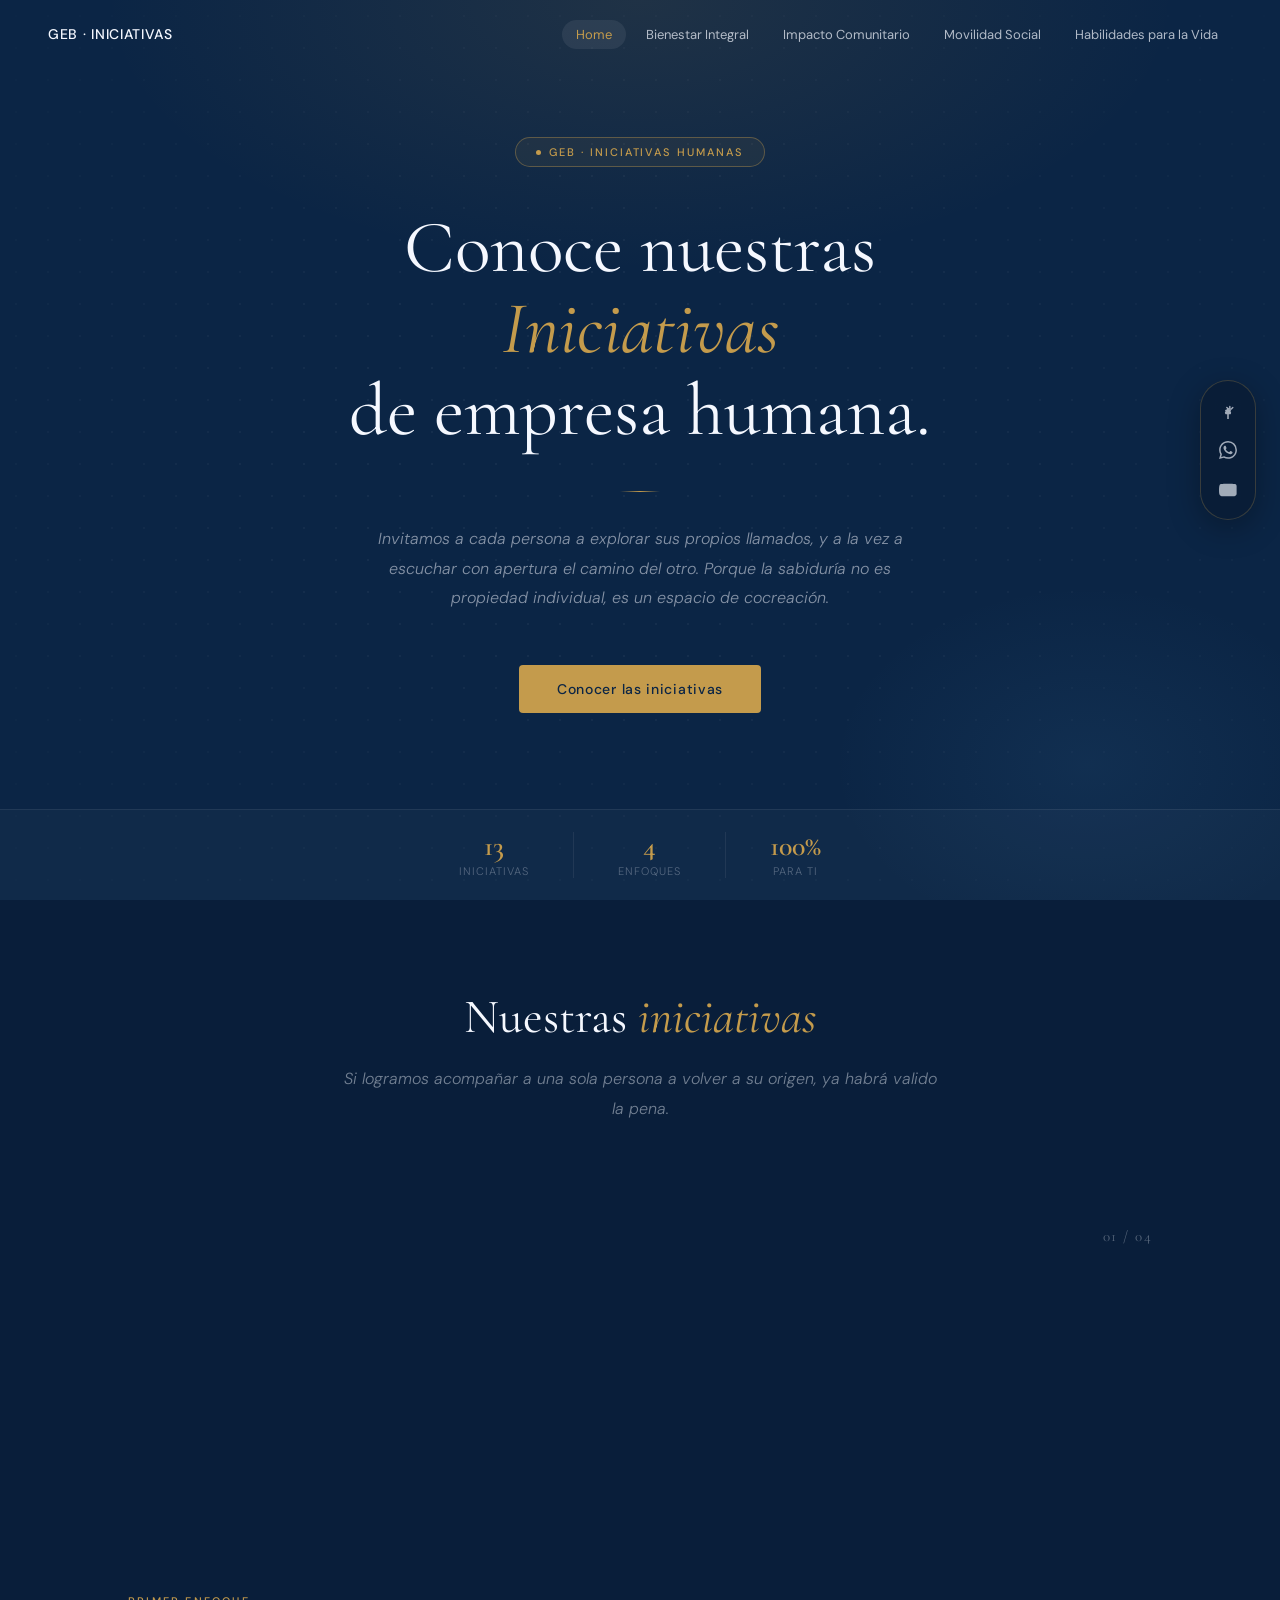
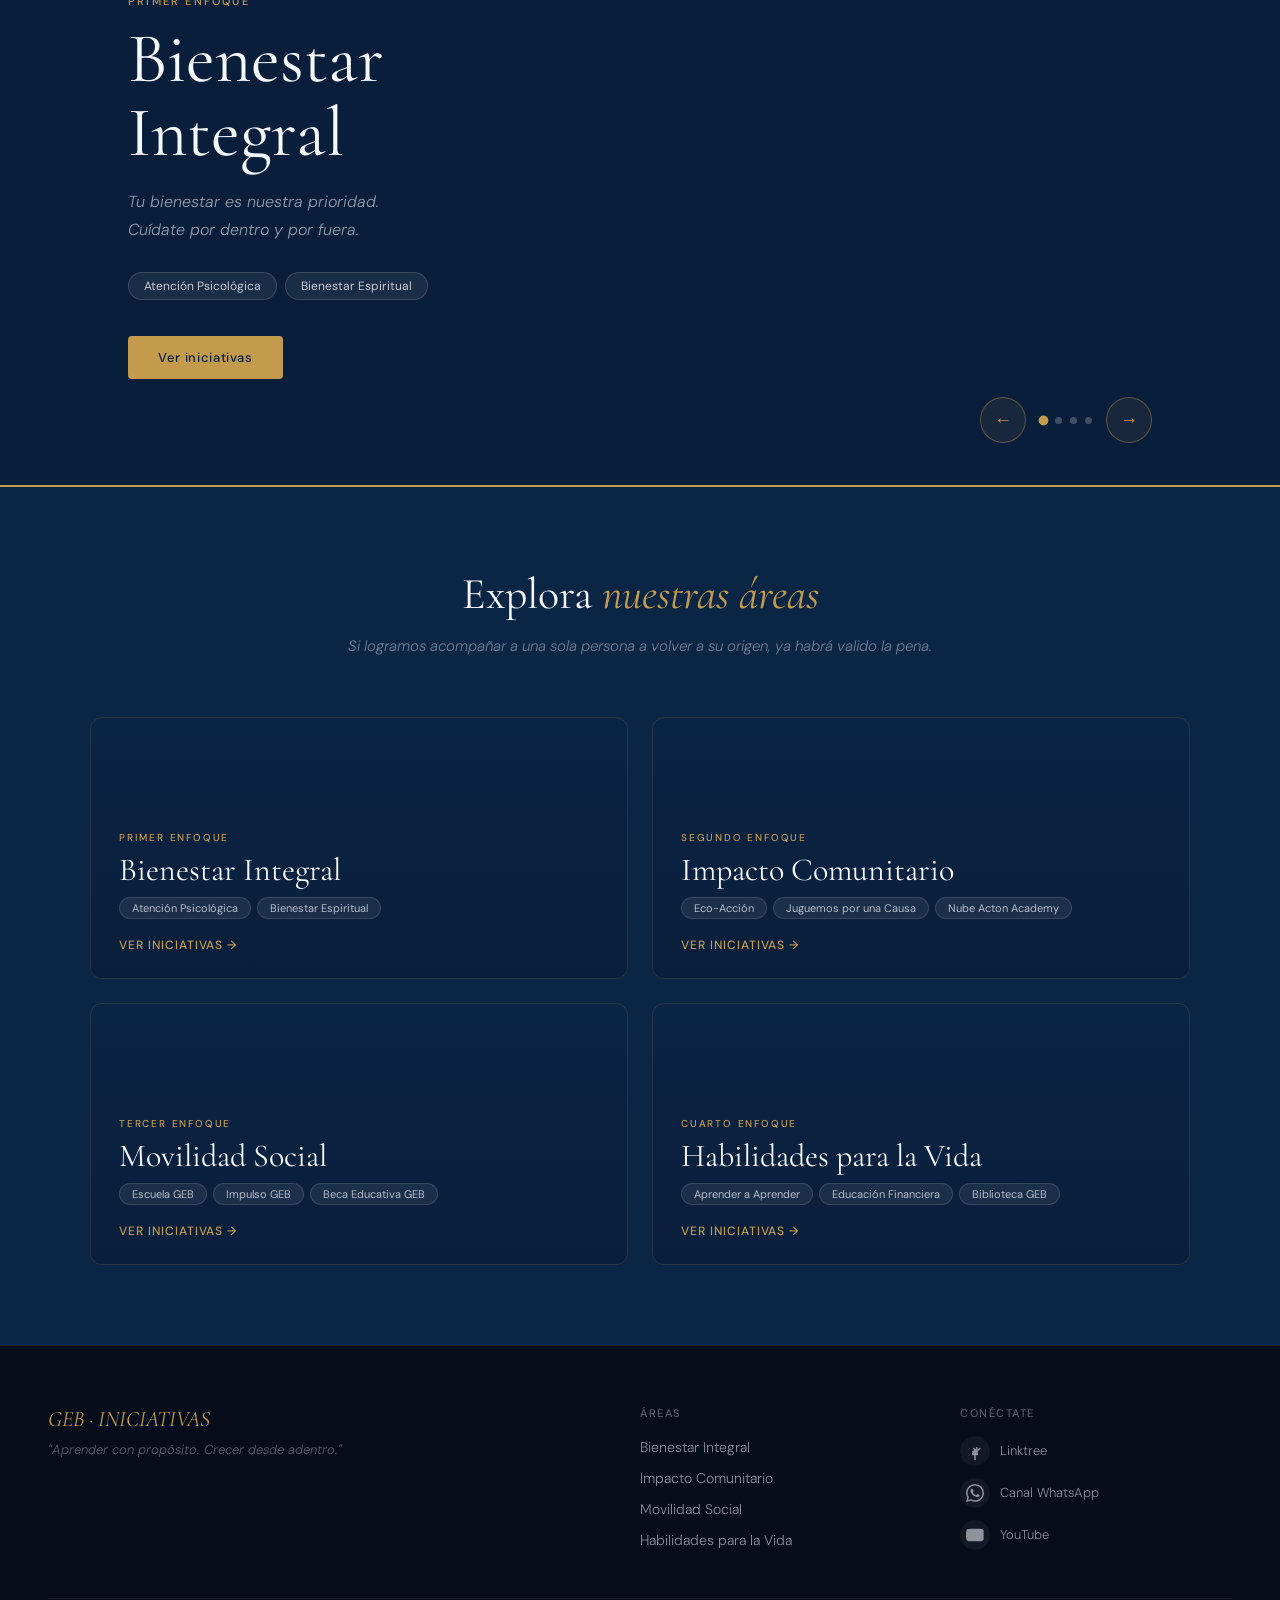
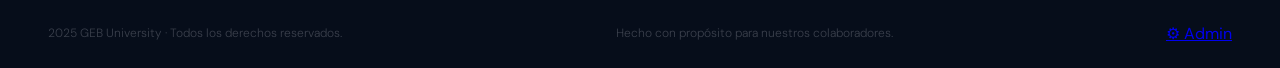
==== index.html @ c319c5b5 "Add files via upload" ====
<!DOCTYPE html>
<html lang="es">
<head>
<meta charset="UTF-8">
<meta name="viewport" content="width=device-width, initial-scale=1.0">
<title>GEB · Iniciativas Humanas</title>
<link href="https://fonts.googleapis.com/css2?family=Cormorant+Garamond:ital,wght@0,400;0,600;1,400&family=DM+Sans:wght@300;400;500&display=swap" rel="stylesheet">
<style>/* ── RESET & BASE ─────────────────────────────────────────── */
*{margin:0;padding:0;box-sizing:border-box}
html{scroll-behavior:smooth}
body{font-family:"DM Sans",sans-serif;background:#0B2545;color:#F5F8FF;overflow-x:hidden}

/* ── NAVBAR ───────────────────────────────────────────────── */
.navbar{position:fixed;top:0;left:0;right:0;z-index:100;padding:0 48px;height:68px;display:flex;align-items:center;justify-content:space-between;background:transparent;border-bottom:.5px solid transparent;transition:background .4s,border-color .4s,transform .35s}
.navbar.scrolled{background:rgba(9,25,48,.96);backdrop-filter:blur(12px);border-bottom-color:rgba(196,155,76,.15)}
.navbar.hidden{transform:translateY(-100%)}
.navbar.visible{transform:translateY(0)}
.nav-logo{display:flex;align-items:center;text-decoration:none}
.nav-logo img{height:44px;width:auto;display:block}
.nav-logo-text{font-size:14px;font-weight:500;color:#F5F8FF;letter-spacing:.05em;text-decoration:none}
.nav-links{display:flex;align-items:center;gap:6px;list-style:none}
.nav-links a{font-size:13px;font-weight:400;color:rgba(245,248,255,.7);text-decoration:none;padding:6px 14px;border-radius:100px;transition:color .2s,background .2s;white-space:nowrap}
.nav-links a:hover,.nav-links a.active{color:#F5F8FF;background:rgba(255,255,255,.07)}
.nav-links a.active{color:#C49B4C}
.nav-toggle{display:none;flex-direction:column;gap:5px;cursor:pointer;padding:4px;background:none;border:none}
.nav-toggle span{display:block;width:22px;height:1.5px;background:rgba(245,248,255,.8);transition:transform .3s,opacity .3s}
.nav-toggle.open span:nth-child(1){transform:translateY(6.5px) rotate(45deg)}
.nav-toggle.open span:nth-child(2){opacity:0}
.nav-toggle.open span:nth-child(3){transform:translateY(-6.5px) rotate(-45deg)}
@media(max-width:860px){
  .navbar{padding:0 24px}
  .nav-toggle{display:flex}
  .nav-links{position:fixed;top:68px;left:0;right:0;background:rgba(9,25,48,.98);backdrop-filter:blur(12px);flex-direction:column;align-items:flex-start;padding:20px 24px 28px;gap:4px;border-bottom:.5px solid rgba(196,155,76,.15);transform:translateY(-110%);opacity:0;transition:transform .35s,opacity .3s;pointer-events:none}
  .nav-links.open{transform:translateY(0);opacity:1;pointer-events:all}
  .nav-links a{padding:10px 16px;width:100%;font-size:15px}
}

/* ── SOCIAL SIDEBAR ───────────────────────────────────────── */
.social-side-bar{position:absolute;right:24px;top:50%;transform:translateY(-50%);z-index:5;display:flex;flex-direction:column;align-items:center;gap:6px;background:rgba(9,25,48,.6);backdrop-filter:blur(12px);border:.5px solid rgba(196,155,76,.25);border-radius:40px;padding:12px 10px;box-shadow:0 8px 32px rgba(0,0,0,.3)}
.side-link{width:34px;height:34px;border-radius:50%;display:flex;align-items:center;justify-content:center;font-size:13px;font-weight:500;color:rgba(245,248,255,.65);text-decoration:none;transition:background .2s,color .2s}
.side-link:hover{background:rgba(196,155,76,.2);color:#C49B4C}
@media(max-width:768px){.social-side-bar{right:8px}}

/* ── HERO ─────────────────────────────────────────────────── */
.hero{position:relative;min-height:100vh;display:flex;flex-direction:column;justify-content:center;align-items:center;text-align:center;padding:80px 32px 130px;overflow:hidden}
.hero::before{content:"";position:absolute;inset:0;background:radial-gradient(ellipse 70% 50% at 50% 0%,rgba(196,155,76,.11) 0%,transparent 60%),radial-gradient(ellipse 40% 40% at 85% 85%,rgba(99,179,237,.07) 0%,transparent 50%);pointer-events:none}
.hero::after{content:"";position:absolute;inset:0;background-image:radial-gradient(circle,rgba(255,255,255,.045) 1px,transparent 1px);background-size:32px 32px;pointer-events:none;mask-image:radial-gradient(ellipse 80% 80% at 50% 50%,black 30%,transparent 100%)}
.hero-content{position:relative;z-index:1;display:flex;flex-direction:column;align-items:center}
.badge{display:inline-flex;align-items:center;gap:8px;border:.5px solid rgba(196,155,76,.38);background:rgba(196,155,76,.07);color:#C49B4C;font-size:11px;font-weight:500;letter-spacing:.18em;text-transform:uppercase;padding:7px 20px;border-radius:100px;margin-bottom:40px;animation:fadeUp .7s ease both}
.badge-dot{width:5px;height:5px;border-radius:50%;background:#C49B4C;animation:pulse 2.2s infinite}
@keyframes pulse{0%,100%{opacity:1}50%{opacity:.3}}
.headline{font-family:"Cormorant Garamond",serif;font-size:clamp(38px,6.5vw,74px);font-weight:400;line-height:1.1;color:#F5F8FF;margin-bottom:40px;max-width:700px;animation:fadeUp .7s .1s ease both}
.headline em{font-style:italic;color:#C49B4C}
.divider{width:40px;height:1px;background:linear-gradient(to right,transparent,#C49B4C,transparent);margin:0 auto 32px;animation:fadeUp .7s .18s ease both}
.description{font-size:16px;font-weight:300;line-height:1.85;font-style:italic;color:rgba(245,248,255,.52);max-width:580px;margin:0 auto 52px;animation:fadeUp .7s .24s ease both}
.cta-primary{background:#C49B4C;color:#0B2545;font-family:"DM Sans",sans-serif;font-size:14px;font-weight:500;letter-spacing:.05em;padding:15px 38px;border:none;border-radius:4px;cursor:pointer;text-decoration:none;display:inline-block;transition:background .2s,transform .15s;animation:fadeUp .7s .3s ease both}
.cta-primary:hover{background:#D4AB5C;transform:translateY(-2px)}
.stats-bar{position:absolute;bottom:0;left:0;right:0;border-top:.5px solid rgba(255,255,255,.07);background:rgba(255,255,255,.025);display:flex;justify-content:center;padding:22px 32px;z-index:1}
.stat{text-align:center;padding:0 44px;border-right:.5px solid rgba(255,255,255,.07)}
.stat:last-child{border-right:none}
.stat-number{font-family:"Cormorant Garamond",serif;font-size:28px;font-weight:600;color:#C49B4C;line-height:1;margin-bottom:4px}
.stat-label{font-size:11px;font-weight:300;color:rgba(245,248,255,.3);letter-spacing:.09em;text-transform:uppercase}
@keyframes fadeUp{from{opacity:0;transform:translateY(20px)}to{opacity:1;transform:translateY(0)}}
@media(max-width:600px){.stats-bar{flex-wrap:wrap;gap:16px;padding:16px}.stat{border-right:none;padding:0 20px}}

/* ── AREAS INTRO ──────────────────────────────────────────── */
.areas-intro{background:#091E3A;padding:88px 48px 64px;text-align:center}
.areas-intro h2{font-family:"Cormorant Garamond",serif;font-size:clamp(30px,4vw,48px);font-weight:400;color:#F5F8FF;margin-bottom:18px}
.areas-intro h2 em{font-style:italic;color:#C49B4C}
.areas-intro p{font-size:16px;font-weight:300;font-style:italic;color:rgba(245,248,255,.45);max-width:600px;margin:0 auto;line-height:1.85}
@media(max-width:600px){.areas-intro{padding:56px 24px 40px}}

/* ── FULLSCREEN CAROUSEL ──────────────────────────────────── */
.fullscreen-carousel{position:relative;width:100%;height:100vh;overflow:hidden;background:#091E3A}
.slides-wrapper{display:flex;width:400%;height:100%;transition:transform .8s cubic-bezier(.77,0,.175,1)}
.slide{position:relative;width:25%;height:100%;flex-shrink:0}
.slide-bg{position:absolute;inset:0;background-size:cover;background-position:center;transition:transform 8s ease}
.slide.is-active .slide-bg{transform:scale(1.06)}
.slide-overlay{position:absolute;inset:0;background:linear-gradient(to top,rgba(9,30,58,.97) 0%,rgba(9,30,58,.72) 35%,rgba(9,30,58,.22) 65%,rgba(9,30,58,.04) 100%)}
.slide-content{position:absolute;bottom:0;left:0;right:0;padding:0 10% 108px;z-index:2;opacity:0;transform:translateY(24px);transition:opacity .6s .3s ease,transform .6s .3s ease}
.slide.is-active .slide-content{opacity:1;transform:translateY(0)}
.slide-area-label{font-size:11px;font-weight:500;letter-spacing:.2em;text-transform:uppercase;color:#C49B4C;margin-bottom:14px;display:block}
.slide-title{font-family:"Cormorant Garamond",serif;font-size:clamp(40px,5.5vw,72px);font-weight:400;line-height:1.05;color:#F5F8FF;margin-bottom:18px}
.slide-phrase{font-size:16px;font-weight:300;font-style:italic;color:rgba(245,248,255,.58);margin-bottom:28px;line-height:1.75;max-width:520px}
.initiatives-list{display:flex;flex-wrap:wrap;gap:8px;margin-bottom:36px}
.init-pill{font-size:12px;font-weight:400;color:rgba(245,248,255,.78);background:rgba(255,255,255,.07);border:.5px solid rgba(255,255,255,.14);padding:5px 15px;border-radius:100px}
.slide-btn{display:inline-block;background:#C49B4C;color:#091E3A;font-family:"DM Sans",sans-serif;font-size:13px;font-weight:500;letter-spacing:.05em;padding:13px 30px;border-radius:4px;text-decoration:none;border:none;cursor:pointer;transition:background .2s,transform .15s}
.slide-btn:hover{background:#D4AB5C;transform:translateY(-1px)}
.carousel-nav{position:absolute;bottom:44px;right:10%;display:flex;align-items:center;gap:14px;z-index:10}
.nav-arrow{width:46px;height:46px;border-radius:50%;border:.5px solid rgba(196,155,76,.4);background:rgba(196,155,76,.08);color:#C49B4C;font-size:18px;cursor:pointer;display:flex;align-items:center;justify-content:center;transition:background .2s,border-color .2s}
.nav-arrow:hover{background:rgba(196,155,76,.22);border-color:rgba(196,155,76,.7)}
.nav-dots{display:flex;gap:8px;align-items:center}
.nav-dot{width:7px;height:7px;border-radius:50%;background:rgba(255,255,255,.22);cursor:pointer;transition:background .25s,transform .25s}
.nav-dot.active{background:#C49B4C;transform:scale(1.4)}
.slide-counter{position:absolute;top:40px;right:10%;font-family:"Cormorant Garamond",serif;font-size:15px;color:rgba(245,248,255,.32);z-index:10;letter-spacing:.1em}
.progress-bar{position:absolute;bottom:0;left:0;height:2px;background:#C49B4C;z-index:10}
@media(max-width:768px){
  .slide-content{padding:0 6% 90px}
  .slide-title{font-size:clamp(32px,9vw,52px)}
  .slide-phrase{font-size:14px}
  .carousel-nav{right:6%;bottom:36px}
  .slide-counter{right:6%;top:32px;font-size:13px}
}

/* ── HOME AREAS GRID ──────────────────────────────────────── */
.home-areas{background:#0B2545;padding:80px 48px}
.home-areas-header{text-align:center;margin-bottom:56px}
.home-areas-header h2{font-family:"Cormorant Garamond",serif;font-size:clamp(28px,3.5vw,44px);font-weight:400;color:#F5F8FF;margin-bottom:12px}
.home-areas-header h2 em{font-style:italic;color:#C49B4C}
.home-areas-header p{font-size:15px;font-weight:300;font-style:italic;color:rgba(245,248,255,.42);line-height:1.85}
.areas-grid{display:grid;grid-template-columns:repeat(2,1fr);gap:24px;max-width:1100px;margin:0 auto}
.area-card{position:relative;border-radius:12px;overflow:hidden;text-decoration:none;display:block;border:.5px solid rgba(196,155,76,.15);transition:transform .3s,border-color .3s,box-shadow .3s}
.area-card:hover{transform:translateY(-4px);border-color:rgba(196,155,76,.4);box-shadow:0 20px 48px rgba(0,0,0,.35)}
.area-card-img{width:100%;height:260px;background-size:cover;background-position:center;position:relative}
.area-card-overlay{position:absolute;inset:0;background:linear-gradient(to top,rgba(9,30,58,.95) 0%,rgba(9,30,58,.45) 55%,rgba(9,30,58,.1) 100%)}
.area-card-content{position:absolute;bottom:0;left:0;right:0;padding:28px 28px 24px}
.area-card-label{font-size:10px;font-weight:500;letter-spacing:.18em;text-transform:uppercase;color:#C49B4C;margin-bottom:8px;display:block}
.area-card-title{font-family:"Cormorant Garamond",serif;font-size:clamp(22px,2.5vw,32px);font-weight:400;color:#F5F8FF;margin-bottom:8px;line-height:1.15}
.area-card-pills{display:flex;flex-wrap:wrap;gap:6px;margin-bottom:14px}
.area-card-pill{font-size:11px;color:rgba(245,248,255,.7);background:rgba(255,255,255,.07);border:.5px solid rgba(255,255,255,.12);padding:3px 12px;border-radius:100px}
.area-card-arrow{display:inline-flex;align-items:center;gap:8px;font-size:12px;font-weight:500;color:#C49B4C;letter-spacing:.08em;text-transform:uppercase}
@media(max-width:860px){.areas-grid{grid-template-columns:1fr}.home-areas{padding:56px 24px}}
@media(max-width:600px){.area-card-img{height:220px}}

/* ── AREA PAGE HERO ───────────────────────────────────────── */
.area-page-hero{position:relative;height:55vh;min-height:340px;display:flex;align-items:flex-end;padding:0 10% 60px;overflow:hidden}
.area-page-hero-bg{position:absolute;inset:0;background-size:cover;background-position:center}
.area-page-hero-overlay{position:absolute;inset:0;background:linear-gradient(to top,rgba(11,37,69,1) 0%,rgba(9,30,58,.8) 40%,rgba(9,30,58,.25) 100%)}
.area-page-hero-content{position:relative;z-index:2}
.area-label-tag{font-size:11px;font-weight:500;letter-spacing:.2em;text-transform:uppercase;color:#C49B4C;margin-bottom:12px;display:block}
.area-title{font-family:"Cormorant Garamond",serif;font-size:clamp(36px,5vw,64px);font-weight:400;color:#F5F8FF;margin-bottom:14px;border-left:3px solid #C49B4C;padding-left:20px;line-height:1.1}
.area-title em{font-style:italic;color:rgba(245,248,255,.5)}
.area-phrase{font-size:15px;font-weight:300;font-style:italic;color:rgba(245,248,255,.42);padding-left:23px;line-height:1.7;max-width:560px}
.back-link{display:inline-flex;align-items:center;gap:8px;font-size:13px;color:rgba(245,248,255,.5);text-decoration:none;padding-left:23px;margin-bottom:20px;transition:color .2s}
.back-link:hover{color:#C49B4C}
@media(max-width:768px){
  .area-page-hero{height:auto;min-height:280px;padding:80px 6% 40px}
  .area-title{font-size:clamp(28px,7vw,44px)}
}

/* ── CARDS SECTION ────────────────────────────────────────── */
.cards-section{background:#091E3A;padding:80px 10%}
.cards-section:nth-of-type(even){background:#0B2545}
.cards-grid{display:grid;gap:24px;justify-content:center;width:100%}
.cards-grid.cols-1{grid-template-columns:minmax(0,500px)}
.cards-grid.cols-2{grid-template-columns:repeat(2,minmax(0,480px))}
/* Última tarjeta sola en su fila → se centra abarcando las 2 columnas */
.cards-grid.cols-2>*:last-child:nth-child(odd){grid-column:1/-1;justify-self:center;max-width:480px;width:100%}
.section-divider{height:.5px;background:linear-gradient(to right,transparent,rgba(196,155,76,.2),transparent)}
.new-initiative-label{text-align:center;padding:40px 0 0;font-size:11px;font-weight:500;letter-spacing:.2em;text-transform:uppercase;color:#C49B4C;display:flex;align-items:center;justify-content:center;gap:16px}
.new-initiative-label::before,.new-initiative-label::after{content:"";height:.5px;width:60px;background:rgba(196,155,76,.3)}
@media(max-width:768px){
  .cards-grid.cols-1,.cards-grid.cols-2{grid-template-columns:1fr}
  .cards-grid.cols-2>*:last-child:nth-child(odd){grid-column:auto;justify-self:auto;max-width:none}
}
@media(max-width:600px){.cards-section{padding:56px 6%}}

/* ── CARD ─────────────────────────────────────────────────── */
.card{background:rgba(255,255,255,.03);border:.5px solid rgba(255,255,255,.08);border-radius:12px;overflow:hidden;transition:transform .3s,box-shadow .3s,border-color .3s}
.card:hover{transform:translateY(-6px);box-shadow:0 20px 48px rgba(0,0,0,.35);border-color:rgba(196,155,76,.25)}
.card.is-new{border-color:rgba(196,155,76,.3);background:rgba(196,155,76,.04)}
.card-img{width:100%;height:200px;background-size:cover;background-position:center;position:relative}
.card-img-overlay{position:absolute;inset:0;background:linear-gradient(to top,rgba(9,30,58,.6) 0%,transparent 60%)}
.card-body{padding:28px 28px 24px}
.card-tag{font-size:10px;font-weight:500;letter-spacing:.14em;text-transform:uppercase;color:#C49B4C;border:.5px solid rgba(196,155,76,.35);padding:3px 11px;border-radius:100px;margin-bottom:14px;display:inline-block}
.card-title{font-family:"Cormorant Garamond",serif;font-size:24px;font-weight:600;color:#F5F8FF;line-height:1.2;margin-bottom:14px}
.card-desc{font-size:14px;font-weight:300;color:rgba(245,248,255,.6);line-height:1.75;margin-bottom:20px;white-space:pre-line}
.card-stats{display:flex;gap:0;margin-bottom:20px;border:.5px solid rgba(196,155,76,.15);border-radius:8px;overflow:hidden}
.card-stat{flex:1;text-align:center;padding:14px 10px;border-right:.5px solid rgba(196,155,76,.15);background:rgba(196,155,76,.04)}
.card-stat:last-child{border-right:none}
.card-stat-num{font-family:"Cormorant Garamond",serif;font-size:20px;font-weight:600;color:#C49B4C;line-height:1;margin-bottom:4px}
.card-stat-label{font-size:10px;font-weight:300;color:rgba(245,248,255,.4);letter-spacing:.06em;text-transform:uppercase;line-height:1.3}
.card-details{margin-bottom:20px;display:flex;flex-direction:column;gap:8px}
.card-detail{display:flex;align-items:flex-start;gap:10px;font-size:13px;font-weight:300;color:rgba(245,248,255,.6);line-height:1.5}
.card-detail::before{content:"—";color:#C49B4C;flex-shrink:0}
.modalidades{margin-bottom:20px;display:flex;flex-direction:column;gap:10px}
.modalidad{background:rgba(255,255,255,.03);border:.5px solid rgba(255,255,255,.08);border-radius:8px;padding:14px 16px}
.modalidad-name{font-size:13px;font-weight:500;color:#C49B4C;margin-bottom:6px}
.modalidad-desc{font-size:13px;font-weight:300;color:rgba(245,248,255,.55);line-height:1.6}
.logros{margin-bottom:20px}
.logros-title{font-size:11px;font-weight:500;letter-spacing:.14em;text-transform:uppercase;color:#C49B4C;margin-bottom:10px}
.logros-grid{display:flex;flex-wrap:wrap;gap:8px}
.logro-pill{font-size:12px;font-weight:300;color:rgba(245,248,255,.65);background:rgba(255,255,255,.04);border:.5px solid rgba(255,255,255,.1);padding:5px 13px;border-radius:100px}
.niveles{margin-bottom:20px}
.niveles-title{font-size:11px;font-weight:500;letter-spacing:.14em;text-transform:uppercase;color:rgba(245,248,255,.4);margin-bottom:10px}
.niveles-grid{display:flex;flex-wrap:wrap;gap:8px}
.nivel-pill{font-size:12px;font-weight:300;color:rgba(245,248,255,.65);background:rgba(255,255,255,.04);border:.5px solid rgba(255,255,255,.1);padding:5px 13px;border-radius:100px}
.nivel-pill.coming{color:rgba(196,155,76,.7);border-color:rgba(196,155,76,.2);background:rgba(196,155,76,.05);font-style:italic}
.objetivos{margin-bottom:20px;display:flex;flex-direction:column;gap:10px}
.objetivo{display:flex;align-items:flex-start;gap:12px;padding:12px 0;border-bottom:.5px solid rgba(255,255,255,.05)}
.objetivo:last-child{border-bottom:none}
.objetivo-num{font-family:"Cormorant Garamond",serif;font-size:20px;font-weight:600;color:rgba(196,155,76,.4);flex-shrink:0;line-height:1.2}
.objetivo-text{font-size:13px;font-weight:300;color:rgba(245,248,255,.65);line-height:1.55;padding-top:3px}
.highlight-phrase{border-left:2px solid #C49B4C;padding:10px 16px;margin-bottom:18px;background:rgba(196,155,76,.05);border-radius:0 6px 6px 0}
.highlight-phrase p{font-family:"Cormorant Garamond",serif;font-size:18px;font-style:italic;color:rgba(245,248,255,.75);line-height:1.5}
.pilares{margin-bottom:20px;display:flex;flex-direction:column;gap:12px}
.pilar{display:flex;gap:14px;padding:12px 0;border-bottom:.5px solid rgba(255,255,255,.05)}
.pilar:last-child{border-bottom:none}
.pilar-num{font-family:"Cormorant Garamond",serif;font-size:22px;font-weight:600;color:rgba(196,155,76,.35);flex-shrink:0;line-height:1.1}
.pilar-name{font-size:13px;font-weight:500;color:#F5F8FF;margin-bottom:2px}
.pilar-desc{font-size:12px;font-weight:300;color:rgba(245,248,255,.45)}
.libros{margin-bottom:20px}
.libros-title{font-size:11px;font-weight:500;letter-spacing:.14em;text-transform:uppercase;color:#C49B4C;margin-bottom:10px}
.libros-grid{display:flex;flex-wrap:wrap;gap:8px}
.libro-pill{font-size:12px;font-weight:300;color:rgba(245,248,255,.65);background:rgba(255,255,255,.04);border:.5px solid rgba(255,255,255,.1);padding:5px 13px;border-radius:100px}
.libro-pill.pronto{color:rgba(196,155,76,.7);border-color:rgba(196,155,76,.2);background:rgba(196,155,76,.05);font-style:italic}
.convenio-badge{display:flex;align-items:center;gap:8px;padding:8px 14px;background:rgba(196,155,76,.08);border:.5px solid rgba(196,155,76,.25);border-radius:6px;margin-bottom:16px;font-size:13px;flex-wrap:wrap}
.convenio-badge strong{color:#C49B4C;font-weight:500}
.convenio-badge span{color:rgba(245,248,255,.5);font-weight:300}
.reto-banner{background:rgba(255,255,255,.03);border:.5px solid rgba(196,155,76,.18);border-radius:10px;padding:20px}
.reto-title{font-size:11px;font-weight:500;letter-spacing:.14em;text-transform:uppercase;color:#C49B4C;margin-bottom:8px}
.reto-meta{font-family:"Cormorant Garamond",serif;font-size:22px;font-weight:600;color:#C49B4C;margin-bottom:6px}
.reto-desc{font-size:13px;font-weight:300;color:rgba(245,248,255,.55);line-height:1.6;margin-bottom:14px}
.masterclass-titulo{font-family:"Cormorant Garamond",serif;font-size:18px;font-weight:400;color:#F5F8FF;margin-bottom:4px}
.masterclass-subtitulo{font-size:12px;font-weight:300;font-style:italic;color:rgba(245,248,255,.45);margin-bottom:12px}
.masterclass-detalles{display:flex;flex-direction:column;gap:6px;margin-bottom:12px}
.masterclass-detalle{font-size:12px;font-weight:300;color:rgba(245,248,255,.55);padding-left:14px;position:relative;line-height:1.5}
.masterclass-detalle::before{content:"—";color:#C49B4C;position:absolute;left:0}
.masterclass-fecha{font-size:12px;font-weight:500;color:#C49B4C;letter-spacing:.04em}

/* ── ESPIRITUAL SUBCARDS ──────────────────────────────────── */
.espiritual-quote{border-left:2px solid #C49B4C;padding-left:12px;margin-bottom:20px}
.espiritual-quote em{font-size:13px;color:rgba(245,248,255,.75);line-height:1.6;display:block;font-style:italic}
.espiritual-quote span{font-size:11px;color:#C49B4C;letter-spacing:.08em;font-weight:500}
.sub-cards{border-top:.5px solid rgba(255,255,255,.08);padding-top:16px;display:flex;gap:16px}
.sub-card{flex:1;background:rgba(255,255,255,.03);border:.5px solid rgba(255,255,255,.08);border-radius:10px;padding:16px;display:flex;flex-direction:column;gap:10px}
.sub-card-label{font-size:10px;font-weight:500;letter-spacing:.12em;text-transform:uppercase;color:#C49B4C}
.sub-card-num{font-family:"Cormorant Garamond",serif;font-size:28px;font-weight:600;color:#C49B4C;line-height:1}
.sub-card-num-label{font-size:10px;color:rgba(245,248,255,.4);text-transform:uppercase;letter-spacing:.06em}
.sub-card-desc{font-size:12px;font-weight:300;color:rgba(245,248,255,.6);line-height:1.65;flex:1}
@media(max-width:500px){.sub-cards{flex-direction:column}}

/* ── PILLS CARD (Nube) ────────────────────────────────────── */
.card-pills{display:flex;flex-wrap:wrap;gap:8px;margin-bottom:20px}
.card-pill{font-size:12px;font-weight:300;color:rgba(245,248,255,.65);background:rgba(255,255,255,.04);border:.5px solid rgba(255,255,255,.1);padding:5px 13px;border-radius:100px}
.instagram-row{display:flex;align-items:center;gap:10px;padding:12px 0 0;border-top:.5px solid rgba(255,255,255,.06);font-size:13px;color:rgba(245,248,255,.5);text-decoration:none;transition:color .2s;margin-top:8px}
.instagram-row:hover{color:#C49B4C}
.instagram-row svg{flex-shrink:0;opacity:.65}

/* ── CONVENIOS CARD (Beca) ────────────────────────────────── */
.convenios-list{display:flex;flex-direction:column;gap:12px;margin-bottom:20px}
.convenio-item{background:rgba(255,255,255,.03);border:.5px solid rgba(255,255,255,.08);border-radius:8px;padding:14px 16px}
.convenio-item-name{font-size:11px;font-weight:500;letter-spacing:.1em;text-transform:uppercase;color:#C49B4C;margin-bottom:4px}
.convenio-item-desc{font-size:13px;font-weight:300;color:rgba(245,248,255,.55);line-height:1.55;margin-bottom:8px}
.convenio-carreras{display:flex;flex-wrap:wrap;gap:6px}
.convenio-carrera{font-size:10px;color:rgba(245,248,255,.45);background:rgba(255,255,255,.04);border:.5px solid rgba(255,255,255,.08);padding:2px 10px;border-radius:100px}

/* ── BIBLIOTECA CARD ──────────────────────────────────────── */
.biblio-modalidades{display:flex;flex-direction:column;gap:12px;margin-bottom:20px}
.biblio-modalidad{background:rgba(255,255,255,.03);border:.5px solid rgba(255,255,255,.08);border-radius:8px;padding:16px}
.biblio-modalidad-name{font-size:11px;font-weight:500;letter-spacing:.1em;text-transform:uppercase;color:#C49B4C;margin-bottom:6px}
.biblio-modalidad-desc{font-size:13px;font-weight:300;color:rgba(245,248,255,.55);line-height:1.55;margin-bottom:12px}

/* ── BUTTONS ──────────────────────────────────────────────── */
.btn-gold{display:block;background:#C49B4C;color:#091E3A;font-family:"DM Sans",sans-serif;font-size:14px;font-weight:500;letter-spacing:.05em;padding:14px 24px;border-radius:4px;text-decoration:none;text-align:center;transition:background .2s,transform .15s;border:none;cursor:pointer;width:100%}
.btn-gold:hover{background:#D4AB5C;transform:translateY(-1px)}
.btn-ghost{display:block;background:transparent;color:#C49B4C;font-family:"DM Sans",sans-serif;font-size:14px;font-weight:500;letter-spacing:.05em;padding:13px 24px;border-radius:4px;text-decoration:none;text-align:center;border:.5px solid rgba(196,155,76,.45);transition:background .2s,border-color .2s;width:100%}
.btn-ghost:hover{background:rgba(196,155,76,.1);border-color:rgba(196,155,76,.7)}
.btn-row-2{display:grid;grid-template-columns:1fr 1fr;gap:12px;margin-top:0}
@media(max-width:400px){.btn-row-2{grid-template-columns:1fr}}

/* ── FOOTER ───────────────────────────────────────────────── */
.footer{background:#060D1A;border-top:.5px solid rgba(196,155,76,.12);padding:60px 48px 0}
.footer-top{display:grid;grid-template-columns:2fr 1fr 1fr;gap:48px;padding-bottom:48px;border-bottom:.5px solid rgba(255,255,255,.06)}
.footer-brand{}
.footer-logo-text{font-family:"Cormorant Garamond",serif;font-size:22px;font-style:italic;color:#C49B4C;margin-bottom:8px}
.footer-tagline{font-size:13px;font-weight:300;font-style:italic;color:rgba(245,248,255,.35);line-height:1.6}
.footer-nav h4,.footer-social h4{font-size:11px;font-weight:500;letter-spacing:.14em;text-transform:uppercase;color:rgba(245,248,255,.35);margin-bottom:16px}
.footer-nav ul{list-style:none;display:flex;flex-direction:column;gap:10px}
.footer-nav a{font-size:14px;font-weight:300;color:rgba(245,248,255,.55);text-decoration:none;transition:color .2s}
.footer-nav a:hover{color:#C49B4C}
.social-links{display:flex;flex-direction:column;gap:12px}
.social-link{display:flex;align-items:center;gap:10px;font-size:13px;font-weight:300;color:rgba(245,248,255,.55);text-decoration:none;transition:color .2s}
.social-link:hover{color:#C49B4C}
.social-icon{width:30px;height:30px;border-radius:50%;background:rgba(255,255,255,.05);display:flex;align-items:center;justify-content:center;flex-shrink:0}
.footer-bottom{padding:24px 0;display:flex;justify-content:space-between;align-items:center;flex-wrap:wrap;gap:8px}
.footer-copy{font-size:12px;font-weight:300;color:rgba(245,248,255,.22)}
.footer-copy span{color:rgba(196,155,76,.6)}
@media(max-width:860px){
  .footer{padding:48px 24px 0}
  .footer-top{grid-template-columns:1fr 1fr;gap:32px}
  .footer-brand{grid-column:1/-1}
}
@media(max-width:500px){.footer-top{grid-template-columns:1fr}}
</style>
</head>
<body><nav class="navbar" id="navbar"><a href="index.html" class="nav-logo-text">GEB · INICIATIVAS</a><button class="nav-toggle" id="navToggle" aria-label="Abrir menú"><span></span><span></span><span></span></button><ul class="nav-links" id="navLinks"><li><a href="index.html" class="active">Home</a></li><li><a href="bienestar.html">Bienestar Integral</a></li><li><a href="comunidad.html">Impacto Comunitario</a></li><li><a href="movilidad.html">Movilidad Social</a></li><li><a href="habilidades.html">Habilidades para la Vida</a></li></ul></nav><section class="hero" id="inicio"><div class="social-side-bar"><a href="https://linktr.ee/gebuniversity" target="_blank" class="side-link" title="Linktree"><svg width="18" height="18" viewBox="0 0 24 24" fill="currentColor"><path d="M7.953 15.066c-.08.163-.08.324-.08.486.08.517.528.897 1.052.897h2.024V24h2.103v-7.551h2.025c.523 0 .971-.38 1.052-.897.08-.163 0-.324-.08-.486l-3.05-5.58a1.008 1.008 0 0 0-1.762-.08zm8.728-3.251l2.347-2.38a.977.977 0 0 0 .08-1.382.985.985 0 0 0-1.375-.08l-2.347 2.38V7.459a.98.98 0 0 0-.972-.98.98.98 0 0 0-.97.98v2.894l-2.348-2.38a.985.985 0 0 0-1.375.08.977.977 0 0 0 .08 1.381l2.347 2.38H9.08a.98.98 0 0 0-.971.98c0 .543.434.98.971.98h2.023v1.866H9.08a.98.98 0 0 0-.971.98c0 .543.434.98.971.98h2.023V24h1.945v-6.38h2.023a.98.98 0 0 0 .971-.98.98.98 0 0 0-.971-.98h-2.023V13.794h2.023a.98.98 0 0 0 .971-.98.98.98 0 0 0-.971-.98h-3.049z"/></svg></a><a href="https://whatsapp.com/channel/0029VbBkSBjISTkDvjKCpf2n" target="_blank" class="side-link" title="Canal WhatsApp"><svg width="18" height="18" viewBox="0 0 24 24" fill="currentColor"><path d="M17.472 14.382c-.297-.149-1.758-.867-2.03-.967-.273-.099-.471-.148-.67.15-.197.297-.767.966-.94 1.164-.173.199-.347.223-.644.075-.297-.15-1.255-.463-2.39-1.475-.883-.788-1.48-1.761-1.653-2.059-.173-.297-.018-.458.13-.606.134-.133.298-.347.446-.52.149-.174.198-.298.298-.497.099-.198.05-.371-.025-.52-.075-.149-.669-1.612-.916-2.207-.242-.579-.487-.5-.669-.51-.173-.008-.371-.01-.57-.01-.198 0-.52.074-.792.372-.272.297-1.04 1.016-1.04 2.479 0 1.462 1.065 2.875 1.213 3.074.149.198 2.096 3.2 5.077 4.487.709.306 1.262.489 1.694.625.712.227 1.36.195 1.871.118.571-.085 1.758-.719 2.006-1.413.248-.694.248-1.289.173-1.413-.074-.124-.272-.198-.57-.347m-5.421 7.403h-.004a9.87 9.87 0 0 1-5.031-1.378l-.361-.214-3.741.982.998-3.648-.235-.374a9.86 9.86 0 0 1-1.51-5.26c.001-5.45 4.436-9.884 9.888-9.884 2.64 0 5.122 1.03 6.988 2.898a9.825 9.825 0 0 1 2.893 6.994c-.003 5.45-4.437 9.884-9.885 9.884m8.413-18.297A11.815 11.815 0 0 0 12.05 0C5.495 0 .16 5.335.157 11.892c0 2.096.547 4.142 1.588 5.945L.057 24l6.305-1.654a11.882 11.882 0 0 0 5.683 1.448h.005c6.554 0 11.89-5.335 11.893-11.893a11.821 11.821 0 0 0-3.48-8.413Z"/></svg></a><a href="https://www.youtube.com/@gebuniversity" target="_blank" class="side-link" title="YouTube"><svg width="18" height="18" viewBox="0 0 24 24" fill="currentColor"><path d="M23.498 6.186a3.016 3.016 0 0 0-2.122-2.136C19.505 3.545 12 3.545 12 3.545s-7.505 0-9.377.505A3.017 3.017 0 0 0 .502 6.186C0 8.07 0 12 0 12s0 3.93.502 5.814a3.016 3.016 0 0 0 2.122 2.136c1.871.505 9.376.505 9.376.505s7.505 0 9.377-.505a3.015 3.015 0 0 0 2.122-2.136C24 15.93 24 12 12s0-3.93-.502-5.814zM9.545 15.568V8.432L15.818 12l-6.273 3.568z"/></svg></a></div><div class="hero-content"><span class="badge"><span class="badge-dot"></span>GEB · Iniciativas Humanas</span><h1 class="headline" data-edit="home.headline">Conoce nuestras <em>Iniciativas</em><br>de empresa humana.</h1><div class="divider"></div><p class="description" data-edit="home.desc">Invitamos a cada persona a explorar sus propios llamados, y a la vez a escuchar con apertura el camino del otro. Porque la sabiduría no es propiedad individual, es un espacio de cocreación.</p><a href="#carousel" class="cta-primary" data-edit="home.cta">Conocer las iniciativas</a></div><div class="stats-bar"><div class="stat"><div class="stat-number" data-edit="home.stat1n">13</div><div class="stat-label" data-edit="home.stat1l">Iniciativas</div></div><div class="stat"><div class="stat-number" data-edit="home.stat2n">4</div><div class="stat-label" data-edit="home.stat2l">Enfoques</div></div><div class="stat"><div class="stat-number" data-edit="home.stat3n">100%</div><div class="stat-label" data-edit="home.stat3l">Para ti</div></div></div></section><div class="areas-intro"><h2>Nuestras <em>iniciativas</em></h2><p>Si logramos acompañar a una sola persona a volver a su origen, ya habrá valido la pena.</p></div><div class="fullscreen-carousel" id="carousel"><div class="slide-counter" id="counter">01 / 04</div><div class="progress-bar" id="progressBar" style="width:0%"></div><div class="slides-wrapper" id="slidesWrapper"><div class="slide is-active"><div class="slide-bg" style="background-image:url('https://images.unsplash.com/photo-1723375386512-2ec2fd44e157?w=1600&amp;q=80');background-position:center 60%;"></div><div class="slide-overlay"></div><div class="slide-content"><span class="slide-area-label">Primer Enfoque</span><h2 class="slide-title" data-edit="sl1.title">Bienestar<br>Integral</h2><p class="slide-phrase" data-edit="sl1.phrase">Tu bienestar es nuestra prioridad.<br>Cuídate por dentro y por fuera.</p><div class="initiatives-list" data-edit-pills="sl1.pills"><span class="init-pill">Atención Psicológica</span><span class="init-pill">Bienestar Espiritual</span></div><a href="bienestar.html" class="slide-btn" data-edit="sl1.btn">Ver iniciativas</a></div></div><div class="slide"><div class="slide-bg" style="background-image:url('https://images.unsplash.com/photo-1582213782179-e0d53f98f2ca?w=1600&amp;q=80');background-position:center;"></div><div class="slide-overlay"></div><div class="slide-content"><span class="slide-area-label">Segundo Enfoque</span><h2 class="slide-title" data-edit="sl2.title">Impacto<br>Comunitario</h2><p class="slide-phrase" data-edit="sl2.phrase">Juntos podemos transformar<br>el mundo que nos rodea.</p><div class="initiatives-list" data-edit-pills="sl2.pills"><span class="init-pill">Eco-Acción</span><span class="init-pill">Juguemos por una Causa</span><span class="init-pill">Nube Acton Academy</span></div><a href="comunidad.html" class="slide-btn" data-edit="sl2.btn">Ver iniciativas</a></div></div><div class="slide"><div class="slide-bg" style="background-image:url('https://images.unsplash.com/photo-1663535022469-6420fa0815b7?w=1600&amp;q=80');background-position:center;"></div><div class="slide-overlay"></div><div class="slide-content"><span class="slide-area-label">Tercer Enfoque</span><h2 class="slide-title" data-edit="sl3.title">Movilidad<br>Social</h2><p class="slide-phrase" data-edit="sl3.phrase">Tu crecimiento es el nuestro.<br>Aquí hay un camino para ti.</p><div class="initiatives-list" data-edit-pills="sl3.pills"><span class="init-pill">Escuela GEB</span><span class="init-pill">Impulso GEB</span><span class="init-pill">Beca Educativa GEB</span></div><a href="movilidad.html" class="slide-btn" data-edit="sl3.btn">Ver iniciativas</a></div></div><div class="slide"><div class="slide-bg" style="background-image:url('https://images.unsplash.com/photo-1434030216411-0b793f4b4173?w=1600&amp;q=80');background-position:center;"></div><div class="slide-overlay"></div><div class="slide-content"><span class="slide-area-label">Cuarto Enfoque</span><h2 class="slide-title" data-edit="sl4.title">Habilidades<br>para la Vida</h2><p class="slide-phrase" data-edit="sl4.phrase">El conocimiento que adquieres hoy<br>transforma tu mañana.</p><div class="initiatives-list" data-edit-pills="sl4.pills"><span class="init-pill">Aprender a Aprender</span><span class="init-pill">Educación Financiera</span><span class="init-pill">Biblioteca GEB</span></div><a href="habilidades.html" class="slide-btn" data-edit="sl4.btn">Ver iniciativas</a></div></div></div><div class="carousel-nav"><button class="nav-arrow" id="prevBtn">&#8592;</button><div class="nav-dots" id="navDots"></div><button class="nav-arrow" id="nextBtn">&#8594;</button></div></div><section class="home-areas"><div class="home-areas-header"><h2>Explora <em>nuestras áreas</em></h2><p>Si logramos acompañar a una sola persona a volver a su origen, ya habrá valido la pena.</p></div><div class="areas-grid"><a href="bienestar.html" class="area-card"><div class="area-card-img" style="background-image:url('https://images.unsplash.com/photo-1723375386512-2ec2fd44e157?w=1600&amp;q=80');background-position:center 60%;"></div><div class="area-card-overlay"></div><div class="area-card-content"><span class="area-card-label">Primer Enfoque</span><h3 class="area-card-title">Bienestar Integral</h3><div class="area-card-pills" data-edit-pills="ac1.pills"><span class="area-card-pill">Atención Psicológica</span><span class="area-card-pill">Bienestar Espiritual</span></div><span class="area-card-arrow">Ver iniciativas →</span></div></a><a href="comunidad.html" class="area-card"><div class="area-card-img" style="background-image:url('https://images.unsplash.com/photo-1582213782179-e0d53f98f2ca?w=1600&amp;q=80');background-position:center;"></div><div class="area-card-overlay"></div><div class="area-card-content"><span class="area-card-label">Segundo Enfoque</span><h3 class="area-card-title">Impacto Comunitario</h3><div class="area-card-pills" data-edit-pills="ac2.pills"><span class="area-card-pill">Eco-Acción</span><span class="area-card-pill">Juguemos por una Causa</span><span class="area-card-pill">Nube Acton Academy</span></div><span class="area-card-arrow">Ver iniciativas →</span></div></a><a href="movilidad.html" class="area-card"><div class="area-card-img" style="background-image:url('https://images.unsplash.com/photo-1663535022469-6420fa0815b7?w=1600&amp;q=80');background-position:center;"></div><div class="area-card-overlay"></div><div class="area-card-content"><span class="area-card-label">Tercer Enfoque</span><h3 class="area-card-title">Movilidad Social</h3><div class="area-card-pills" data-edit-pills="ac3.pills"><span class="area-card-pill">Escuela GEB</span><span class="area-card-pill">Impulso GEB</span><span class="area-card-pill">Beca Educativa GEB</span></div><span class="area-card-arrow">Ver iniciativas →</span></div></a><a href="habilidades.html" class="area-card"><div class="area-card-img" style="background-image:url('https://images.unsplash.com/photo-1434030216411-0b793f4b4173?w=1600&amp;q=80');background-position:center;"></div><div class="area-card-overlay"></div><div class="area-card-content"><span class="area-card-label">Cuarto Enfoque</span><h3 class="area-card-title">Habilidades para la Vida</h3><div class="area-card-pills" data-edit-pills="ac4.pills"><span class="area-card-pill">Aprender a Aprender</span><span class="area-card-pill">Educación Financiera</span><span class="area-card-pill">Biblioteca GEB</span></div><span class="area-card-arrow">Ver iniciativas →</span></div></a></div></section><footer class="footer"><div class="footer-top"><div class="footer-brand"><div class="footer-logo-text">GEB · INICIATIVAS</div><p class="footer-tagline">"Aprender con propósito. Crecer desde adentro."</p></div><div class="footer-nav"><h4>Áreas</h4><ul><li><a href="bienestar.html">Bienestar Integral</a></li><li><a href="comunidad.html">Impacto Comunitario</a></li><li><a href="movilidad.html">Movilidad Social</a></li><li><a href="habilidades.html">Habilidades para la Vida</a></li></ul></div><div class="footer-social"><h4>Conéctate</h4><div class="social-links"><a href="https://linktr.ee/gebuniversity" target="_blank" class="social-link"><span class="social-icon"><svg width="18" height="18" viewBox="0 0 24 24" fill="currentColor"><path d="M7.953 15.066c-.08.163-.08.324-.08.486.08.517.528.897 1.052.897h2.024V24h2.103v-7.551h2.025c.523 0 .971-.38 1.052-.897.08-.163 0-.324-.08-.486l-3.05-5.58a1.008 1.008 0 0 0-1.762-.08zm8.728-3.251l2.347-2.38a.977.977 0 0 0 .08-1.382.985.985 0 0 0-1.375-.08l-2.347 2.38V7.459a.98.98 0 0 0-.972-.98.98.98 0 0 0-.97.98v2.894l-2.348-2.38a.985.985 0 0 0-1.375.08.977.977 0 0 0 .08 1.381l2.347 2.38H9.08a.98.98 0 0 0-.971.98c0 .543.434.98.971.98h2.023v1.866H9.08a.98.98 0 0 0-.971.98c0 .543.434.98.971.98h2.023V24h1.945v-6.38h2.023a.98.98 0 0 0 .971-.98.98.98 0 0 0-.971-.98h-2.023V13.794h2.023a.98.98 0 0 0 .971-.98.98.98 0 0 0-.971-.98h-3.049z"/></svg></span>Linktree</a><a href="https://whatsapp.com/channel/0029VbBkSBjISTkDvjKCpf2n" target="_blank" class="social-link"><span class="social-icon"><svg width="18" height="18" viewBox="0 0 24 24" fill="currentColor"><path d="M17.472 14.382c-.297-.149-1.758-.867-2.03-.967-.273-.099-.471-.148-.67.15-.197.297-.767.966-.94 1.164-.173.199-.347.223-.644.075-.297-.15-1.255-.463-2.39-1.475-.883-.788-1.48-1.761-1.653-2.059-.173-.297-.018-.458.13-.606.134-.133.298-.347.446-.52.149-.174.198-.298.298-.497.099-.198.05-.371-.025-.52-.075-.149-.669-1.612-.916-2.207-.242-.579-.487-.5-.669-.51-.173-.008-.371-.01-.57-.01-.198 0-.52.074-.792.372-.272.297-1.04 1.016-1.04 2.479 0 1.462 1.065 2.875 1.213 3.074.149.198 2.096 3.2 5.077 4.487.709.306 1.262.489 1.694.625.712.227 1.36.195 1.871.118.571-.085 1.758-.719 2.006-1.413.248-.694.248-1.289.173-1.413-.074-.124-.272-.198-.57-.347m-5.421 7.403h-.004a9.87 9.87 0 0 1-5.031-1.378l-.361-.214-3.741.982.998-3.648-.235-.374a9.86 9.86 0 0 1-1.51-5.26c.001-5.45 4.436-9.884 9.888-9.884 2.64 0 5.122 1.03 6.988 2.898a9.825 9.825 0 0 1 2.893 6.994c-.003 5.45-4.437 9.884-9.885 9.884m8.413-18.297A11.815 11.815 0 0 0 12.05 0C5.495 0 .16 5.335.157 11.892c0 2.096.547 4.142 1.588 5.945L.057 24l6.305-1.654a11.882 11.882 0 0 0 5.683 1.448h.005c6.554 0 11.89-5.335 11.893-11.893a11.821 11.821 0 0 0-3.48-8.413Z"/></svg></span>Canal WhatsApp</a><a href="https://www.youtube.com/@gebuniversity" target="_blank" class="social-link"><span class="social-icon"><svg width="18" height="18" viewBox="0 0 24 24" fill="currentColor"><path d="M23.498 6.186a3.016 3.016 0 0 0-2.122-2.136C19.505 3.545 12 3.545 12 3.545s-7.505 0-9.377.505A3.017 3.017 0 0 0 .502 6.186C0 8.07 0 12 0 12s0 3.93.502 5.814a3.016 3.016 0 0 0 2.122 2.136c1.871.505 9.376.505 9.376.505s7.505 0 9.377-.505a3.015 3.015 0 0 0 2.122-2.136C24 15.93 24 12 12s0-3.93-.502-5.814zM9.545 15.568V8.432L15.818 12l-6.273 3.568z"/></svg></span>YouTube</a></div></div></div><div class="footer-bottom"><p class="footer-copy">2025 GEB University · Todos los derechos reservados.</p><p class="footer-copy">Hecho con propósito para nuestros colaboradores.</p><a href="admin.html" class="admin-btn">⚙ Admin</a></div></footer><script>// ── NAVBAR ──────────────────────────────────────────────────
const navbar = document.getElementById("navbar");
const navToggle = document.getElementById("navToggle");
const navLinks = document.getElementById("navLinks");
let lastY = 0;

window.addEventListener("scroll", () => {
  const y = window.scrollY;
  if (y > 80) {
    navbar.classList.add("scrolled");
    if (y > lastY + 8) { navbar.classList.add("hidden"); navbar.classList.remove("visible"); }
    else if (y < lastY - 4) { navbar.classList.remove("hidden"); navbar.classList.add("visible"); }
  } else {
    navbar.classList.remove("scrolled", "hidden", "visible");
  }
  lastY = y;
});

if (navToggle) {
  navToggle.addEventListener("click", () => {
    navToggle.classList.toggle("open");
    navLinks.classList.toggle("open");
  });
}

// Mark active nav link
document.querySelectorAll(".nav-links a").forEach(a => {
  if (a.getAttribute("href") === window.location.pathname.split("/").pop() ||
      (window.location.pathname.endsWith("/") && a.getAttribute("href") === "index.html")) {
    a.classList.add("active");
  }
});

// ── FULLSCREEN CAROUSEL ─────────────────────────────────────
const carousel = document.getElementById("carousel");
if (carousel) {
  const wrapper   = document.getElementById("slidesWrapper");
  const dotsWrap  = document.getElementById("navDots");
  const prevBtn   = document.getElementById("prevBtn");
  const nextBtn   = document.getElementById("nextBtn");
  const counter   = document.getElementById("counter");
  const progress  = document.getElementById("progressBar");
  const slides    = document.querySelectorAll(".slide");
  const total     = slides.length;
  let current     = 0;
  let autoTimer   = null;
  const AUTO_MS   = 5500;

  // Build dots
  slides.forEach((_, i) => {
    const d = document.createElement("div");
    d.className = "nav-dot" + (i === 0 ? " active" : "");
    d.addEventListener("click", () => goTo(i));
    dotsWrap.appendChild(d);
  });

  function goTo(n) {
    slides[current].classList.remove("is-active");
    dotsWrap.children[current].classList.remove("active");
    current = (n + total) % total;
    slides[current].classList.add("is-active");
    dotsWrap.children[current].classList.add("active");
    wrapper.style.transform = `translateX(-${current * (100 / total)}%)`;
    counter.textContent = String(current + 1).padStart(2, "0") + " / " + String(total).padStart(2, "0");
    animateProgress();
  }

  function animateProgress() {
    progress.style.transition = "none";
    progress.style.width = "0%";
    requestAnimationFrame(() => {
      requestAnimationFrame(() => {
        progress.style.transition = `width ${AUTO_MS}ms linear`;
        progress.style.width = "100%";
      });
    });
  }

  function startAuto() {
    clearInterval(autoTimer);
    autoTimer = setInterval(() => goTo(current + 1), AUTO_MS);
  }

  prevBtn.addEventListener("click", () => { goTo(current - 1); startAuto(); });
  nextBtn.addEventListener("click", () => { goTo(current + 1); startAuto(); });

  // Touch / swipe
  let touchX = 0;
  carousel.addEventListener("touchstart", e => { touchX = e.touches[0].clientX; }, { passive: true });
  carousel.addEventListener("touchend", e => {
    const dx = e.changedTouches[0].clientX - touchX;
    if (Math.abs(dx) > 50) { goTo(dx < 0 ? current + 1 : current - 1); startAuto(); }
  }, { passive: true });

  goTo(0);
  startAuto();
}
</script><script>
(function(){
  var S=localStorage.getItem('geb_edit');
  if(!S)return;
  var d;try{d=JSON.parse(S);}catch(e){return;}

  // Textos simples
  document.querySelectorAll('[data-edit]').forEach(function(el){
    var k=el.getAttribute('data-edit');
    if(d[k]!==undefined)el.innerHTML=d[k];
  });

  // Pills
  document.querySelectorAll('[data-edit-pills]').forEach(function(el){
    var k=el.getAttribute('data-edit-pills');
    if(d[k]===undefined)return;
    var cls='init-pill';
    if(el.classList.contains('area-card-pills'))cls='area-card-pill';
    else if(el.classList.contains('convenio-carreras'))cls='convenio-carrera';
    else if(el.classList.contains('libros-grid'))cls='libro-pill';
    el.innerHTML=d[k].split(',').map(function(t){
      return'<span class="'+cls+'">'+t.trim()+'</span>';
    }).join('');
  });

  // Botones: texto + href
  // Para botones que arrancan con display:none (presentación convenios):
  // se muestran si tienen URL configurada
  document.querySelectorAll('[data-edit-id]').forEach(function(el){
    var bk=el.getAttribute('data-edit-id');
    var hk=el.getAttribute('data-edit-href');
    if(d[bk]!==undefined)el.innerHTML=d[bk];
    if(hk&&d[hk])el.setAttribute('href',d[hk]);
    // Si el botón arranca oculto y ahora tiene URL → mostrarlo
    if(el.style.display==='none'&&hk&&d[hk]&&d[hk]!=='#'){
      el.style.removeProperty('display');
    }
  });
})();
</script>
</body></html>
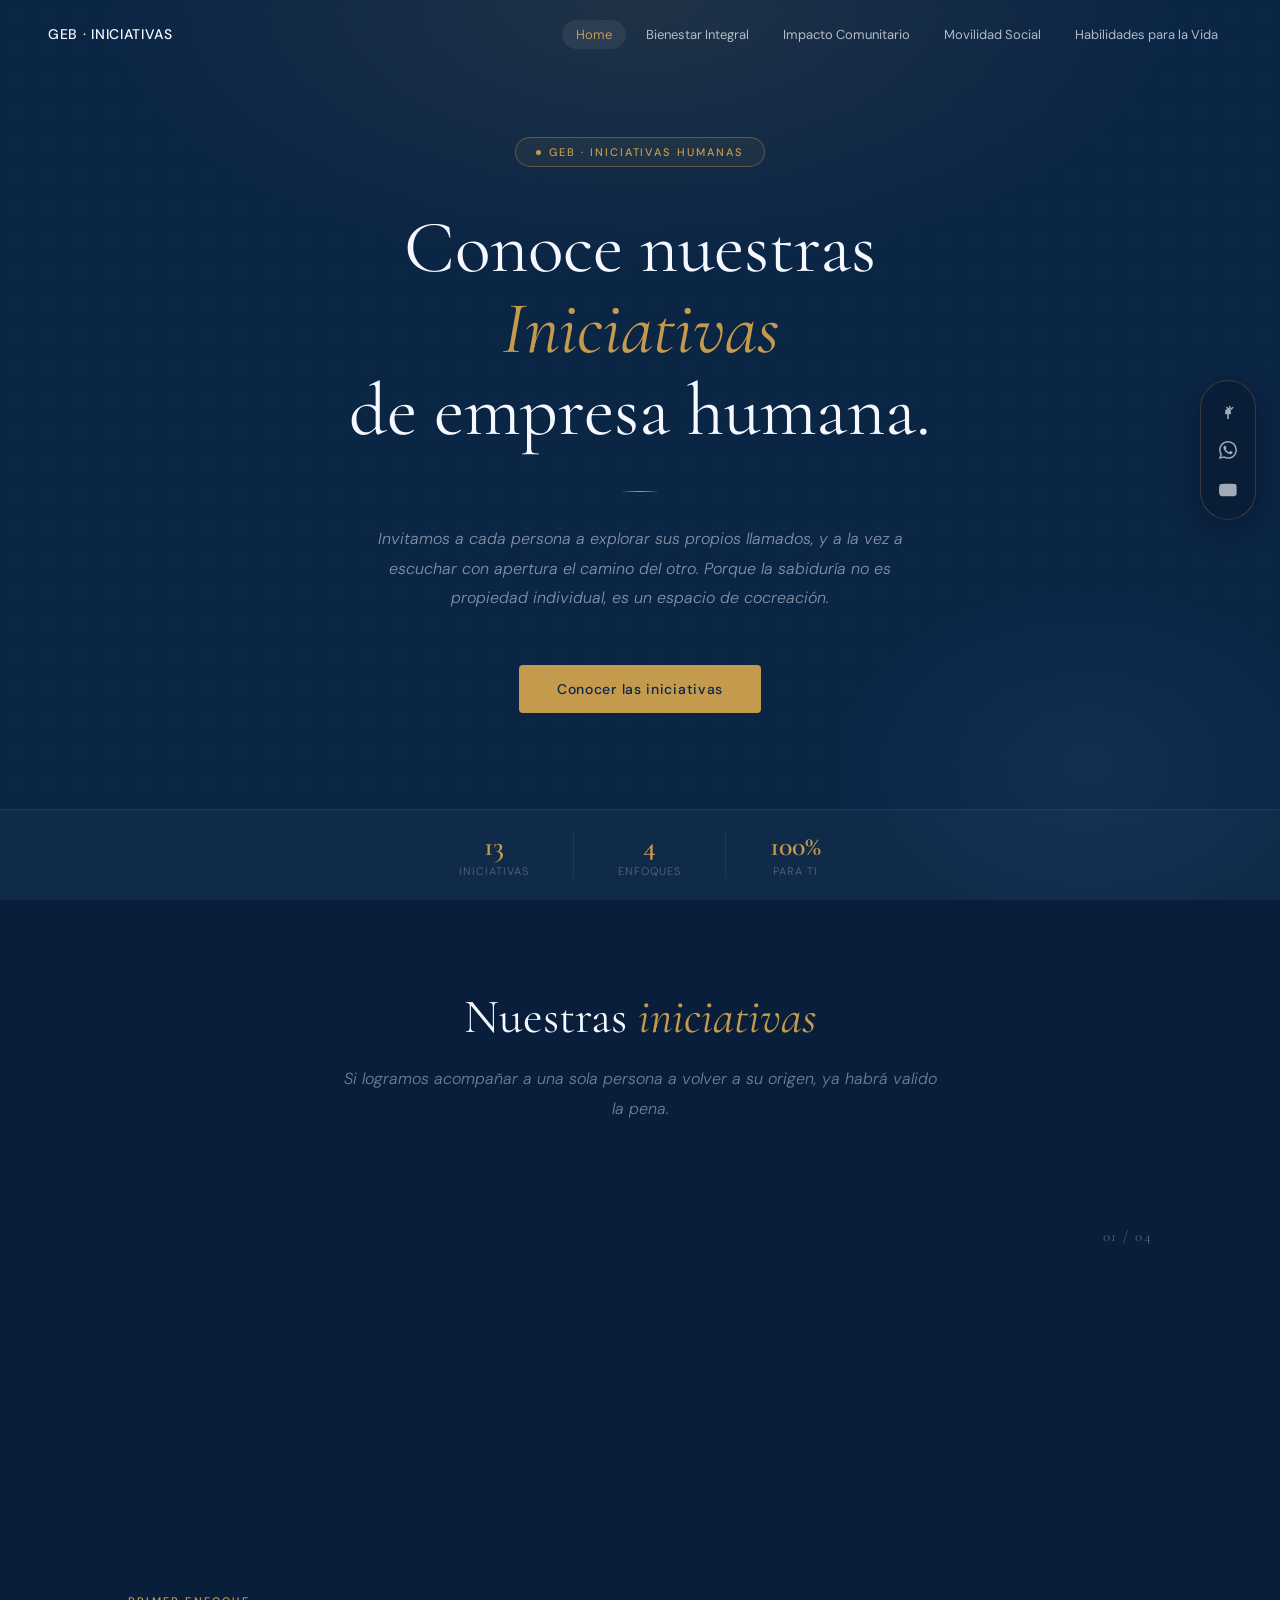
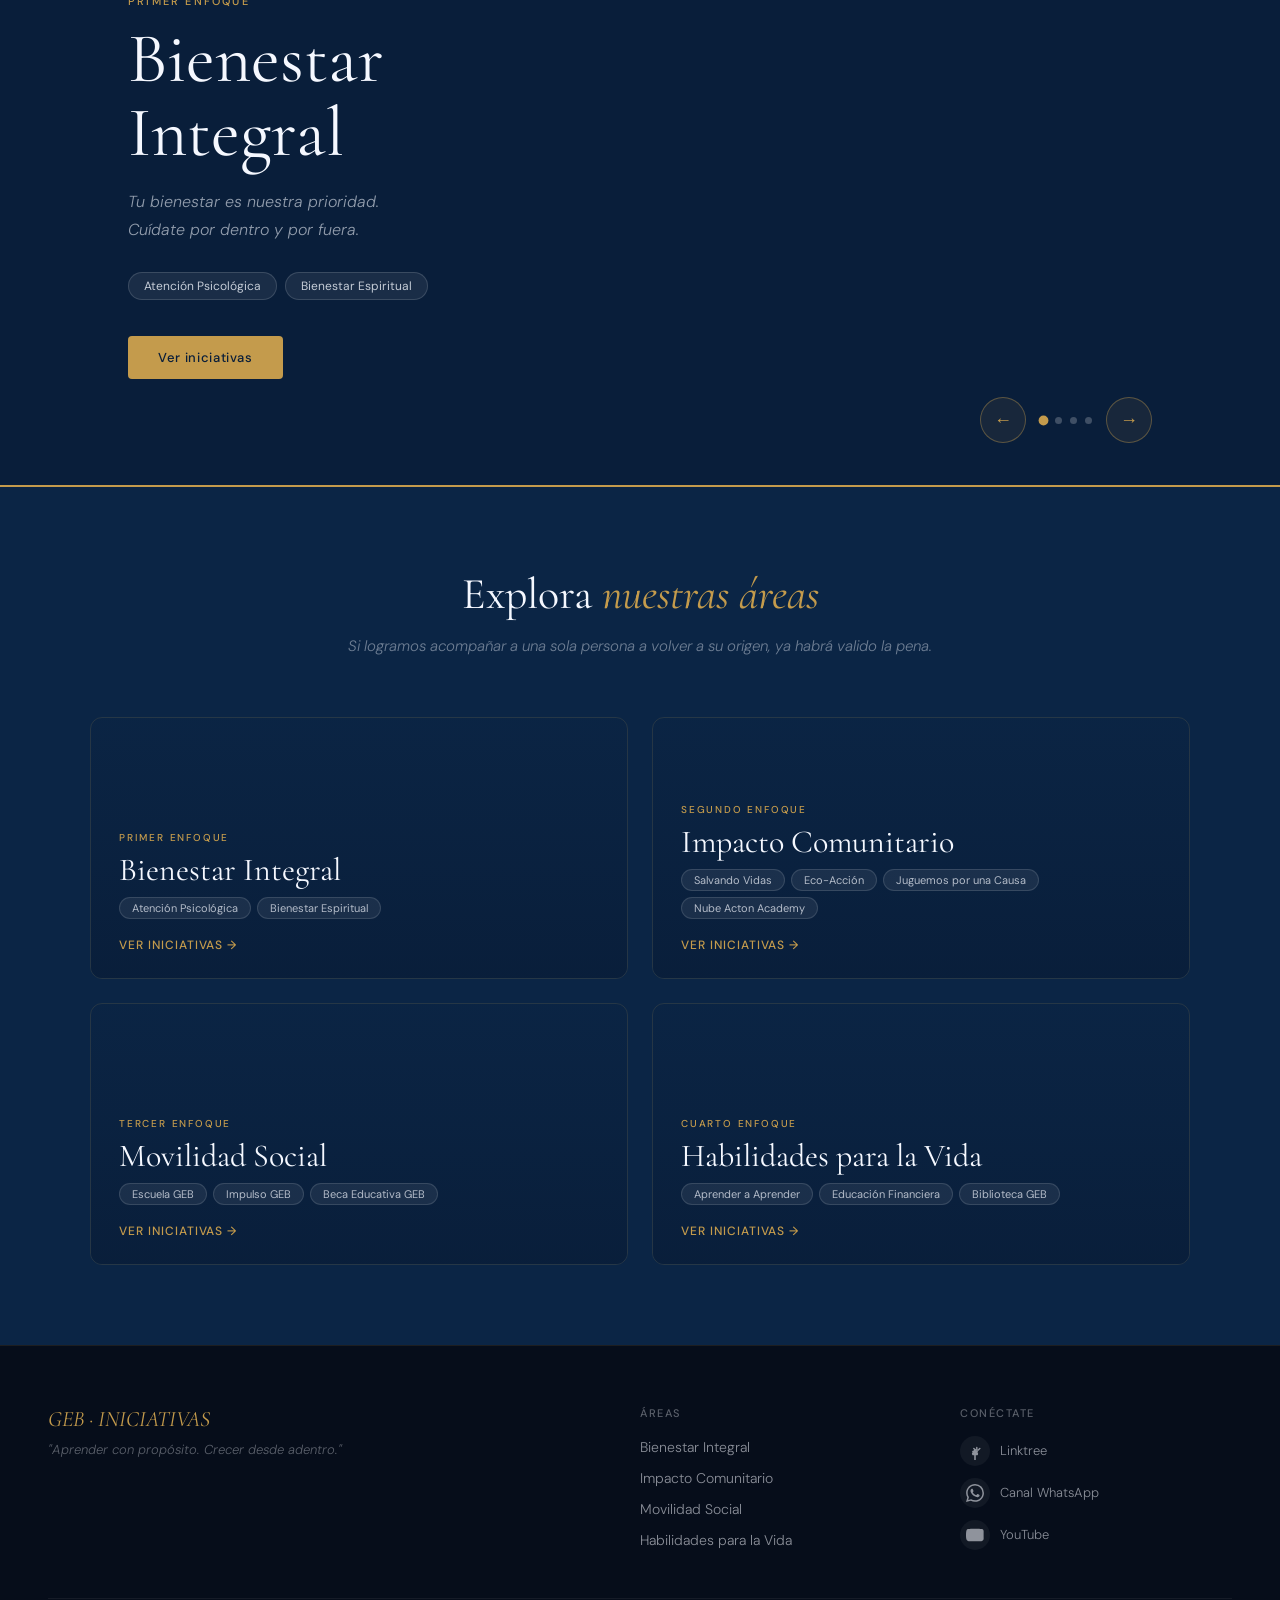
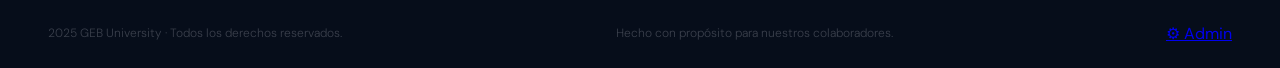
==== commit 57b2695b: "Add Salvando Vidas to home pills, update biblioteca digital link, add admin export button - index.ht" ====
--- a/index.html
+++ b/index.html
@@ -284,7 +284,7 @@
 @media(max-width:500px){.footer-top{grid-template-columns:1fr}}
 </style>
 </head>
-<body><nav class="navbar" id="navbar"><a href="index.html" class="nav-logo-text">GEB · INICIATIVAS</a><button class="nav-toggle" id="navToggle" aria-label="Abrir menú"><span></span><span></span><span></span></button><ul class="nav-links" id="navLinks"><li><a href="index.html" class="active">Home</a></li><li><a href="bienestar.html">Bienestar Integral</a></li><li><a href="comunidad.html">Impacto Comunitario</a></li><li><a href="movilidad.html">Movilidad Social</a></li><li><a href="habilidades.html">Habilidades para la Vida</a></li></ul></nav><section class="hero" id="inicio"><div class="social-side-bar"><a href="https://linktr.ee/gebuniversity" target="_blank" class="side-link" title="Linktree"><svg width="18" height="18" viewBox="0 0 24 24" fill="currentColor"><path d="M7.953 15.066c-.08.163-.08.324-.08.486.08.517.528.897 1.052.897h2.024V24h2.103v-7.551h2.025c.523 0 .971-.38 1.052-.897.08-.163 0-.324-.08-.486l-3.05-5.58a1.008 1.008 0 0 0-1.762-.08zm8.728-3.251l2.347-2.38a.977.977 0 0 0 .08-1.382.985.985 0 0 0-1.375-.08l-2.347 2.38V7.459a.98.98 0 0 0-.972-.98.98.98 0 0 0-.97.98v2.894l-2.348-2.38a.985.985 0 0 0-1.375.08.977.977 0 0 0 .08 1.381l2.347 2.38H9.08a.98.98 0 0 0-.971.98c0 .543.434.98.971.98h2.023v1.866H9.08a.98.98 0 0 0-.971.98c0 .543.434.98.971.98h2.023V24h1.945v-6.38h2.023a.98.98 0 0 0 .971-.98.98.98 0 0 0-.971-.98h-2.023V13.794h2.023a.98.98 0 0 0 .971-.98.98.98 0 0 0-.971-.98h-3.049z"/></svg></a><a href="https://whatsapp.com/channel/0029VbBkSBjISTkDvjKCpf2n" target="_blank" class="side-link" title="Canal WhatsApp"><svg width="18" height="18" viewBox="0 0 24 24" fill="currentColor"><path d="M17.472 14.382c-.297-.149-1.758-.867-2.03-.967-.273-.099-.471-.148-.67.15-.197.297-.767.966-.94 1.164-.173.199-.347.223-.644.075-.297-.15-1.255-.463-2.39-1.475-.883-.788-1.48-1.761-1.653-2.059-.173-.297-.018-.458.13-.606.134-.133.298-.347.446-.52.149-.174.198-.298.298-.497.099-.198.05-.371-.025-.52-.075-.149-.669-1.612-.916-2.207-.242-.579-.487-.5-.669-.51-.173-.008-.371-.01-.57-.01-.198 0-.52.074-.792.372-.272.297-1.04 1.016-1.04 2.479 0 1.462 1.065 2.875 1.213 3.074.149.198 2.096 3.2 5.077 4.487.709.306 1.262.489 1.694.625.712.227 1.36.195 1.871.118.571-.085 1.758-.719 2.006-1.413.248-.694.248-1.289.173-1.413-.074-.124-.272-.198-.57-.347m-5.421 7.403h-.004a9.87 9.87 0 0 1-5.031-1.378l-.361-.214-3.741.982.998-3.648-.235-.374a9.86 9.86 0 0 1-1.51-5.26c.001-5.45 4.436-9.884 9.888-9.884 2.64 0 5.122 1.03 6.988 2.898a9.825 9.825 0 0 1 2.893 6.994c-.003 5.45-4.437 9.884-9.885 9.884m8.413-18.297A11.815 11.815 0 0 0 12.05 0C5.495 0 .16 5.335.157 11.892c0 2.096.547 4.142 1.588 5.945L.057 24l6.305-1.654a11.882 11.882 0 0 0 5.683 1.448h.005c6.554 0 11.89-5.335 11.893-11.893a11.821 11.821 0 0 0-3.48-8.413Z"/></svg></a><a href="https://www.youtube.com/@gebuniversity" target="_blank" class="side-link" title="YouTube"><svg width="18" height="18" viewBox="0 0 24 24" fill="currentColor"><path d="M23.498 6.186a3.016 3.016 0 0 0-2.122-2.136C19.505 3.545 12 3.545 12 3.545s-7.505 0-9.377.505A3.017 3.017 0 0 0 .502 6.186C0 8.07 0 12 0 12s0 3.93.502 5.814a3.016 3.016 0 0 0 2.122 2.136c1.871.505 9.376.505 9.376.505s7.505 0 9.377-.505a3.015 3.015 0 0 0 2.122-2.136C24 15.93 24 12 12s0-3.93-.502-5.814zM9.545 15.568V8.432L15.818 12l-6.273 3.568z"/></svg></a></div><div class="hero-content"><span class="badge"><span class="badge-dot"></span>GEB · Iniciativas Humanas</span><h1 class="headline" data-edit="home.headline">Conoce nuestras <em>Iniciativas</em><br>de empresa humana.</h1><div class="divider"></div><p class="description" data-edit="home.desc">Invitamos a cada persona a explorar sus propios llamados, y a la vez a escuchar con apertura el camino del otro. Porque la sabiduría no es propiedad individual, es un espacio de cocreación.</p><a href="#carousel" class="cta-primary" data-edit="home.cta">Conocer las iniciativas</a></div><div class="stats-bar"><div class="stat"><div class="stat-number" data-edit="home.stat1n">13</div><div class="stat-label" data-edit="home.stat1l">Iniciativas</div></div><div class="stat"><div class="stat-number" data-edit="home.stat2n">4</div><div class="stat-label" data-edit="home.stat2l">Enfoques</div></div><div class="stat"><div class="stat-number" data-edit="home.stat3n">100%</div><div class="stat-label" data-edit="home.stat3l">Para ti</div></div></div></section><div class="areas-intro"><h2>Nuestras <em>iniciativas</em></h2><p>Si logramos acompañar a una sola persona a volver a su origen, ya habrá valido la pena.</p></div><div class="fullscreen-carousel" id="carousel"><div class="slide-counter" id="counter">01 / 04</div><div class="progress-bar" id="progressBar" style="width:0%"></div><div class="slides-wrapper" id="slidesWrapper"><div class="slide is-active"><div class="slide-bg" style="background-image:url('https://images.unsplash.com/photo-1723375386512-2ec2fd44e157?w=1600&amp;q=80');background-position:center 60%;"></div><div class="slide-overlay"></div><div class="slide-content"><span class="slide-area-label">Primer Enfoque</span><h2 class="slide-title" data-edit="sl1.title">Bienestar<br>Integral</h2><p class="slide-phrase" data-edit="sl1.phrase">Tu bienestar es nuestra prioridad.<br>Cuídate por dentro y por fuera.</p><div class="initiatives-list" data-edit-pills="sl1.pills"><span class="init-pill">Atención Psicológica</span><span class="init-pill">Bienestar Espiritual</span></div><a href="bienestar.html" class="slide-btn" data-edit="sl1.btn">Ver iniciativas</a></div></div><div class="slide"><div class="slide-bg" style="background-image:url('https://images.unsplash.com/photo-1582213782179-e0d53f98f2ca?w=1600&amp;q=80');background-position:center;"></div><div class="slide-overlay"></div><div class="slide-content"><span class="slide-area-label">Segundo Enfoque</span><h2 class="slide-title" data-edit="sl2.title">Impacto<br>Comunitario</h2><p class="slide-phrase" data-edit="sl2.phrase">Juntos podemos transformar<br>el mundo que nos rodea.</p><div class="initiatives-list" data-edit-pills="sl2.pills"><span class="init-pill">Eco-Acción</span><span class="init-pill">Juguemos por una Causa</span><span class="init-pill">Nube Acton Academy</span></div><a href="comunidad.html" class="slide-btn" data-edit="sl2.btn">Ver iniciativas</a></div></div><div class="slide"><div class="slide-bg" style="background-image:url('https://images.unsplash.com/photo-1663535022469-6420fa0815b7?w=1600&amp;q=80');background-position:center;"></div><div class="slide-overlay"></div><div class="slide-content"><span class="slide-area-label">Tercer Enfoque</span><h2 class="slide-title" data-edit="sl3.title">Movilidad<br>Social</h2><p class="slide-phrase" data-edit="sl3.phrase">Tu crecimiento es el nuestro.<br>Aquí hay un camino para ti.</p><div class="initiatives-list" data-edit-pills="sl3.pills"><span class="init-pill">Escuela GEB</span><span class="init-pill">Impulso GEB</span><span class="init-pill">Beca Educativa GEB</span></div><a href="movilidad.html" class="slide-btn" data-edit="sl3.btn">Ver iniciativas</a></div></div><div class="slide"><div class="slide-bg" style="background-image:url('https://images.unsplash.com/photo-1434030216411-0b793f4b4173?w=1600&amp;q=80');background-position:center;"></div><div class="slide-overlay"></div><div class="slide-content"><span class="slide-area-label">Cuarto Enfoque</span><h2 class="slide-title" data-edit="sl4.title">Habilidades<br>para la Vida</h2><p class="slide-phrase" data-edit="sl4.phrase">El conocimiento que adquieres hoy<br>transforma tu mañana.</p><div class="initiatives-list" data-edit-pills="sl4.pills"><span class="init-pill">Aprender a Aprender</span><span class="init-pill">Educación Financiera</span><span class="init-pill">Biblioteca GEB</span></div><a href="habilidades.html" class="slide-btn" data-edit="sl4.btn">Ver iniciativas</a></div></div></div><div class="carousel-nav"><button class="nav-arrow" id="prevBtn">&#8592;</button><div class="nav-dots" id="navDots"></div><button class="nav-arrow" id="nextBtn">&#8594;</button></div></div><section class="home-areas"><div class="home-areas-header"><h2>Explora <em>nuestras áreas</em></h2><p>Si logramos acompañar a una sola persona a volver a su origen, ya habrá valido la pena.</p></div><div class="areas-grid"><a href="bienestar.html" class="area-card"><div class="area-card-img" style="background-image:url('https://images.unsplash.com/photo-1723375386512-2ec2fd44e157?w=1600&amp;q=80');background-position:center 60%;"></div><div class="area-card-overlay"></div><div class="area-card-content"><span class="area-card-label">Primer Enfoque</span><h3 class="area-card-title">Bienestar Integral</h3><div class="area-card-pills" data-edit-pills="ac1.pills"><span class="area-card-pill">Atención Psicológica</span><span class="area-card-pill">Bienestar Espiritual</span></div><span class="area-card-arrow">Ver iniciativas →</span></div></a><a href="comunidad.html" class="area-card"><div class="area-card-img" style="background-image:url('https://images.unsplash.com/photo-1582213782179-e0d53f98f2ca?w=1600&amp;q=80');background-position:center;"></div><div class="area-card-overlay"></div><div class="area-card-content"><span class="area-card-label">Segundo Enfoque</span><h3 class="area-card-title">Impacto Comunitario</h3><div class="area-card-pills" data-edit-pills="ac2.pills"><span class="area-card-pill">Eco-Acción</span><span class="area-card-pill">Juguemos por una Causa</span><span class="area-card-pill">Nube Acton Academy</span></div><span class="area-card-arrow">Ver iniciativas →</span></div></a><a href="movilidad.html" class="area-card"><div class="area-card-img" style="background-image:url('https://images.unsplash.com/photo-1663535022469-6420fa0815b7?w=1600&amp;q=80');background-position:center;"></div><div class="area-card-overlay"></div><div class="area-card-content"><span class="area-card-label">Tercer Enfoque</span><h3 class="area-card-title">Movilidad Social</h3><div class="area-card-pills" data-edit-pills="ac3.pills"><span class="area-card-pill">Escuela GEB</span><span class="area-card-pill">Impulso GEB</span><span class="area-card-pill">Beca Educativa GEB</span></div><span class="area-card-arrow">Ver iniciativas →</span></div></a><a href="habilidades.html" class="area-card"><div class="area-card-img" style="background-image:url('https://images.unsplash.com/photo-1434030216411-0b793f4b4173?w=1600&amp;q=80');background-position:center;"></div><div class="area-card-overlay"></div><div class="area-card-content"><span class="area-card-label">Cuarto Enfoque</span><h3 class="area-card-title">Habilidades para la Vida</h3><div class="area-card-pills" data-edit-pills="ac4.pills"><span class="area-card-pill">Aprender a Aprender</span><span class="area-card-pill">Educación Financiera</span><span class="area-card-pill">Biblioteca GEB</span></div><span class="area-card-arrow">Ver iniciativas →</span></div></a></div></section><footer class="footer"><div class="footer-top"><div class="footer-brand"><div class="footer-logo-text">GEB · INICIATIVAS</div><p class="footer-tagline">"Aprender con propósito. Crecer desde adentro."</p></div><div class="footer-nav"><h4>Áreas</h4><ul><li><a href="bienestar.html">Bienestar Integral</a></li><li><a href="comunidad.html">Impacto Comunitario</a></li><li><a href="movilidad.html">Movilidad Social</a></li><li><a href="habilidades.html">Habilidades para la Vida</a></li></ul></div><div class="footer-social"><h4>Conéctate</h4><div class="social-links"><a href="https://linktr.ee/gebuniversity" target="_blank" class="social-link"><span class="social-icon"><svg width="18" height="18" viewBox="0 0 24 24" fill="currentColor"><path d="M7.953 15.066c-.08.163-.08.324-.08.486.08.517.528.897 1.052.897h2.024V24h2.103v-7.551h2.025c.523 0 .971-.38 1.052-.897.08-.163 0-.324-.08-.486l-3.05-5.58a1.008 1.008 0 0 0-1.762-.08zm8.728-3.251l2.347-2.38a.977.977 0 0 0 .08-1.382.985.985 0 0 0-1.375-.08l-2.347 2.38V7.459a.98.98 0 0 0-.972-.98.98.98 0 0 0-.97.98v2.894l-2.348-2.38a.985.985 0 0 0-1.375.08.977.977 0 0 0 .08 1.381l2.347 2.38H9.08a.98.98 0 0 0-.971.98c0 .543.434.98.971.98h2.023v1.866H9.08a.98.98 0 0 0-.971.98c0 .543.434.98.971.98h2.023V24h1.945v-6.38h2.023a.98.98 0 0 0 .971-.98.98.98 0 0 0-.971-.98h-2.023V13.794h2.023a.98.98 0 0 0 .971-.98.98.98 0 0 0-.971-.98h-3.049z"/></svg></span>Linktree</a><a href="https://whatsapp.com/channel/0029VbBkSBjISTkDvjKCpf2n" target="_blank" class="social-link"><span class="social-icon"><svg width="18" height="18" viewBox="0 0 24 24" fill="currentColor"><path d="M17.472 14.382c-.297-.149-1.758-.867-2.03-.967-.273-.099-.471-.148-.67.15-.197.297-.767.966-.94 1.164-.173.199-.347.223-.644.075-.297-.15-1.255-.463-2.39-1.475-.883-.788-1.48-1.761-1.653-2.059-.173-.297-.018-.458.13-.606.134-.133.298-.347.446-.52.149-.174.198-.298.298-.497.099-.198.05-.371-.025-.52-.075-.149-.669-1.612-.916-2.207-.242-.579-.487-.5-.669-.51-.173-.008-.371-.01-.57-.01-.198 0-.52.074-.792.372-.272.297-1.04 1.016-1.04 2.479 0 1.462 1.065 2.875 1.213 3.074.149.198 2.096 3.2 5.077 4.487.709.306 1.262.489 1.694.625.712.227 1.36.195 1.871.118.571-.085 1.758-.719 2.006-1.413.248-.694.248-1.289.173-1.413-.074-.124-.272-.198-.57-.347m-5.421 7.403h-.004a9.87 9.87 0 0 1-5.031-1.378l-.361-.214-3.741.982.998-3.648-.235-.374a9.86 9.86 0 0 1-1.51-5.26c.001-5.45 4.436-9.884 9.888-9.884 2.64 0 5.122 1.03 6.988 2.898a9.825 9.825 0 0 1 2.893 6.994c-.003 5.45-4.437 9.884-9.885 9.884m8.413-18.297A11.815 11.815 0 0 0 12.05 0C5.495 0 .16 5.335.157 11.892c0 2.096.547 4.142 1.588 5.945L.057 24l6.305-1.654a11.882 11.882 0 0 0 5.683 1.448h.005c6.554 0 11.89-5.335 11.893-11.893a11.821 11.821 0 0 0-3.48-8.413Z"/></svg></span>Canal WhatsApp</a><a href="https://www.youtube.com/@gebuniversity" target="_blank" class="social-link"><span class="social-icon"><svg width="18" height="18" viewBox="0 0 24 24" fill="currentColor"><path d="M23.498 6.186a3.016 3.016 0 0 0-2.122-2.136C19.505 3.545 12 3.545 12 3.545s-7.505 0-9.377.505A3.017 3.017 0 0 0 .502 6.186C0 8.07 0 12 0 12s0 3.93.502 5.814a3.016 3.016 0 0 0 2.122 2.136c1.871.505 9.376.505 9.376.505s7.505 0 9.377-.505a3.015 3.015 0 0 0 2.122-2.136C24 15.93 24 12 12s0-3.93-.502-5.814zM9.545 15.568V8.432L15.818 12l-6.273 3.568z"/></svg></span>YouTube</a></div></div></div><div class="footer-bottom"><p class="footer-copy">2025 GEB University · Todos los derechos reservados.</p><p class="footer-copy">Hecho con propósito para nuestros colaboradores.</p><a href="admin.html" class="admin-btn">⚙ Admin</a></div></footer><script>// ── NAVBAR ──────────────────────────────────────────────────
+<body><nav class="navbar" id="navbar"><a href="index.html" class="nav-logo-text">GEB · INICIATIVAS</a><button class="nav-toggle" id="navToggle" aria-label="Abrir menú"><span></span><span></span><span></span></button><ul class="nav-links" id="navLinks"><li><a href="index.html" class="active">Home</a></li><li><a href="bienestar.html">Bienestar Integral</a></li><li><a href="comunidad.html">Impacto Comunitario</a></li><li><a href="movilidad.html">Movilidad Social</a></li><li><a href="habilidades.html">Habilidades para la Vida</a></li></ul></nav><section class="hero" id="inicio"><div class="social-side-bar"><a href="https://linktr.ee/gebuniversity" target="_blank" class="side-link" title="Linktree"><svg width="18" height="18" viewBox="0 0 24 24" fill="currentColor"><path d="M7.953 15.066c-.08.163-.08.324-.08.486.08.517.528.897 1.052.897h2.024V24h2.103v-7.551h2.025c.523 0 .971-.38 1.052-.897.08-.163 0-.324-.08-.486l-3.05-5.58a1.008 1.008 0 0 0-1.762-.08zm8.728-3.251l2.347-2.38a.977.977 0 0 0 .08-1.382.985.985 0 0 0-1.375-.08l-2.347 2.38V7.459a.98.98 0 0 0-.972-.98.98.98 0 0 0-.97.98v2.894l-2.348-2.38a.985.985 0 0 0-1.375.08.977.977 0 0 0 .08 1.381l2.347 2.38H9.08a.98.98 0 0 0-.971.98c0 .543.434.98.971.98h2.023v1.866H9.08a.98.98 0 0 0-.971.98c0 .543.434.98.971.98h2.023V24h1.945v-6.38h2.023a.98.98 0 0 0 .971-.98.98.98 0 0 0-.971-.98h-2.023V13.794h2.023a.98.98 0 0 0 .971-.98.98.98 0 0 0-.971-.98h-3.049z"/></svg></a><a href="https://whatsapp.com/channel/0029VbBkSBjISTkDvjKCpf2n" target="_blank" class="side-link" title="Canal WhatsApp"><svg width="18" height="18" viewBox="0 0 24 24" fill="currentColor"><path d="M17.472 14.382c-.297-.149-1.758-.867-2.03-.967-.273-.099-.471-.148-.67.15-.197.297-.767.966-.94 1.164-.173.199-.347.223-.644.075-.297-.15-1.255-.463-2.39-1.475-.883-.788-1.48-1.761-1.653-2.059-.173-.297-.018-.458.13-.606.134-.133.298-.347.446-.52.149-.174.198-.298.298-.497.099-.198.05-.371-.025-.52-.075-.149-.669-1.612-.916-2.207-.242-.579-.487-.5-.669-.51-.173-.008-.371-.01-.57-.01-.198 0-.52.074-.792.372-.272.297-1.04 1.016-1.04 2.479 0 1.462 1.065 2.875 1.213 3.074.149.198 2.096 3.2 5.077 4.487.709.306 1.262.489 1.694.625.712.227 1.36.195 1.871.118.571-.085 1.758-.719 2.006-1.413.248-.694.248-1.289.173-1.413-.074-.124-.272-.198-.57-.347m-5.421 7.403h-.004a9.87 9.87 0 0 1-5.031-1.378l-.361-.214-3.741.982.998-3.648-.235-.374a9.86 9.86 0 0 1-1.51-5.26c.001-5.45 4.436-9.884 9.888-9.884 2.64 0 5.122 1.03 6.988 2.898a9.825 9.825 0 0 1 2.893 6.994c-.003 5.45-4.437 9.884-9.885 9.884m8.413-18.297A11.815 11.815 0 0 0 12.05 0C5.495 0 .16 5.335.157 11.892c0 2.096.547 4.142 1.588 5.945L.057 24l6.305-1.654a11.882 11.882 0 0 0 5.683 1.448h.005c6.554 0 11.89-5.335 11.893-11.893a11.821 11.821 0 0 0-3.48-8.413Z"/></svg></a><a href="https://www.youtube.com/@gebuniversity" target="_blank" class="side-link" title="YouTube"><svg width="18" height="18" viewBox="0 0 24 24" fill="currentColor"><path d="M23.498 6.186a3.016 3.016 0 0 0-2.122-2.136C19.505 3.545 12 3.545 12 3.545s-7.505 0-9.377.505A3.017 3.017 0 0 0 .502 6.186C0 8.07 0 12 0 12s0 3.93.502 5.814a3.016 3.016 0 0 0 2.122 2.136c1.871.505 9.376.505 9.376.505s7.505 0 9.377-.505a3.015 3.015 0 0 0 2.122-2.136C24 15.93 24 12 12s0-3.93-.502-5.814zM9.545 15.568V8.432L15.818 12l-6.273 3.568z"/></svg></a></div><div class="hero-content"><span class="badge"><span class="badge-dot"></span>GEB · Iniciativas Humanas</span><h1 class="headline" data-edit="home.headline">Conoce nuestras <em>Iniciativas</em><br>de empresa humana.</h1><div class="divider"></div><p class="description" data-edit="home.desc">Invitamos a cada persona a explorar sus propios llamados, y a la vez a escuchar con apertura el camino del otro. Porque la sabiduría no es propiedad individual, es un espacio de cocreación.</p><a href="#carousel" class="cta-primary" data-edit="home.cta">Conocer las iniciativas</a></div><div class="stats-bar"><div class="stat"><div class="stat-number" data-edit="home.stat1n">13</div><div class="stat-label" data-edit="home.stat1l">Iniciativas</div></div><div class="stat"><div class="stat-number" data-edit="home.stat2n">4</div><div class="stat-label" data-edit="home.stat2l">Enfoques</div></div><div class="stat"><div class="stat-number" data-edit="home.stat3n">100%</div><div class="stat-label" data-edit="home.stat3l">Para ti</div></div></div></section><div class="areas-intro"><h2>Nuestras <em>iniciativas</em></h2><p>Si logramos acompañar a una sola persona a volver a su origen, ya habrá valido la pena.</p></div><div class="fullscreen-carousel" id="carousel"><div class="slide-counter" id="counter">01 / 04</div><div class="progress-bar" id="progressBar" style="width:0%"></div><div class="slides-wrapper" id="slidesWrapper"><div class="slide is-active"><div class="slide-bg" style="background-image:url('https://images.unsplash.com/photo-1723375386512-2ec2fd44e157?w=1600&amp;q=80');background-position:center 60%;"></div><div class="slide-overlay"></div><div class="slide-content"><span class="slide-area-label">Primer Enfoque</span><h2 class="slide-title" data-edit="sl1.title">Bienestar<br>Integral</h2><p class="slide-phrase" data-edit="sl1.phrase">Tu bienestar es nuestra prioridad.<br>Cuídate por dentro y por fuera.</p><div class="initiatives-list" data-edit-pills="sl1.pills"><span class="init-pill">Atención Psicológica</span><span class="init-pill">Bienestar Espiritual</span></div><a href="bienestar.html" class="slide-btn" data-edit="sl1.btn">Ver iniciativas</a></div></div><div class="slide"><div class="slide-bg" style="background-image:url('https://images.unsplash.com/photo-1582213782179-e0d53f98f2ca?w=1600&amp;q=80');background-position:center;"></div><div class="slide-overlay"></div><div class="slide-content"><span class="slide-area-label">Segundo Enfoque</span><h2 class="slide-title" data-edit="sl2.title">Impacto<br>Comunitario</h2><p class="slide-phrase" data-edit="sl2.phrase">Juntos podemos transformar<br>el mundo que nos rodea.</p><div class="initiatives-list" data-edit-pills="sl2.pills"><span class="init-pill">Salvando Vidas</span><span class="init-pill">Eco-Acción</span><span class="init-pill">Juguemos por una Causa</span><span class="init-pill">Nube Acton Academy</span></div><a href="comunidad.html" class="slide-btn" data-edit="sl2.btn">Ver iniciativas</a></div></div><div class="slide"><div class="slide-bg" style="background-image:url('https://images.unsplash.com/photo-1663535022469-6420fa0815b7?w=1600&amp;q=80');background-position:center;"></div><div class="slide-overlay"></div><div class="slide-content"><span class="slide-area-label">Tercer Enfoque</span><h2 class="slide-title" data-edit="sl3.title">Movilidad<br>Social</h2><p class="slide-phrase" data-edit="sl3.phrase">Tu crecimiento es el nuestro.<br>Aquí hay un camino para ti.</p><div class="initiatives-list" data-edit-pills="sl3.pills"><span class="init-pill">Escuela GEB</span><span class="init-pill">Impulso GEB</span><span class="init-pill">Beca Educativa GEB</span></div><a href="movilidad.html" class="slide-btn" data-edit="sl3.btn">Ver iniciativas</a></div></div><div class="slide"><div class="slide-bg" style="background-image:url('https://images.unsplash.com/photo-1434030216411-0b793f4b4173?w=1600&amp;q=80');background-position:center;"></div><div class="slide-overlay"></div><div class="slide-content"><span class="slide-area-label">Cuarto Enfoque</span><h2 class="slide-title" data-edit="sl4.title">Habilidades<br>para la Vida</h2><p class="slide-phrase" data-edit="sl4.phrase">El conocimiento que adquieres hoy<br>transforma tu mañana.</p><div class="initiatives-list" data-edit-pills="sl4.pills"><span class="init-pill">Aprender a Aprender</span><span class="init-pill">Educación Financiera</span><span class="init-pill">Biblioteca GEB</span></div><a href="habilidades.html" class="slide-btn" data-edit="sl4.btn">Ver iniciativas</a></div></div></div><div class="carousel-nav"><button class="nav-arrow" id="prevBtn">&#8592;</button><div class="nav-dots" id="navDots"></div><button class="nav-arrow" id="nextBtn">&#8594;</button></div></div><section class="home-areas"><div class="home-areas-header"><h2>Explora <em>nuestras áreas</em></h2><p>Si logramos acompañar a una sola persona a volver a su origen, ya habrá valido la pena.</p></div><div class="areas-grid"><a href="bienestar.html" class="area-card"><div class="area-card-img" style="background-image:url('https://images.unsplash.com/photo-1723375386512-2ec2fd44e157?w=1600&amp;q=80');background-position:center 60%;"></div><div class="area-card-overlay"></div><div class="area-card-content"><span class="area-card-label">Primer Enfoque</span><h3 class="area-card-title">Bienestar Integral</h3><div class="area-card-pills" data-edit-pills="ac1.pills"><span class="area-card-pill">Atención Psicológica</span><span class="area-card-pill">Bienestar Espiritual</span></div><span class="area-card-arrow">Ver iniciativas →</span></div></a><a href="comunidad.html" class="area-card"><div class="area-card-img" style="background-image:url('https://images.unsplash.com/photo-1582213782179-e0d53f98f2ca?w=1600&amp;q=80');background-position:center;"></div><div class="area-card-overlay"></div><div class="area-card-content"><span class="area-card-label">Segundo Enfoque</span><h3 class="area-card-title">Impacto Comunitario</h3><div class="area-card-pills" data-edit-pills="ac2.pills"><span class="area-card-pill">Salvando Vidas</span><span class="area-card-pill">Eco-Acción</span><span class="area-card-pill">Juguemos por una Causa</span><span class="area-card-pill">Nube Acton Academy</span></div><span class="area-card-arrow">Ver iniciativas →</span></div></a><a href="movilidad.html" class="area-card"><div class="area-card-img" style="background-image:url('https://images.unsplash.com/photo-1663535022469-6420fa0815b7?w=1600&amp;q=80');background-position:center;"></div><div class="area-card-overlay"></div><div class="area-card-content"><span class="area-card-label">Tercer Enfoque</span><h3 class="area-card-title">Movilidad Social</h3><div class="area-card-pills" data-edit-pills="ac3.pills"><span class="area-card-pill">Escuela GEB</span><span class="area-card-pill">Impulso GEB</span><span class="area-card-pill">Beca Educativa GEB</span></div><span class="area-card-arrow">Ver iniciativas →</span></div></a><a href="habilidades.html" class="area-card"><div class="area-card-img" style="background-image:url('https://images.unsplash.com/photo-1434030216411-0b793f4b4173?w=1600&amp;q=80');background-position:center;"></div><div class="area-card-overlay"></div><div class="area-card-content"><span class="area-card-label">Cuarto Enfoque</span><h3 class="area-card-title">Habilidades para la Vida</h3><div class="area-card-pills" data-edit-pills="ac4.pills"><span class="area-card-pill">Aprender a Aprender</span><span class="area-card-pill">Educación Financiera</span><span class="area-card-pill">Biblioteca GEB</span></div><span class="area-card-arrow">Ver iniciativas →</span></div></a></div></section><footer class="footer"><div class="footer-top"><div class="footer-brand"><div class="footer-logo-text">GEB · INICIATIVAS</div><p class="footer-tagline">"Aprender con propósito. Crecer desde adentro."</p></div><div class="footer-nav"><h4>Áreas</h4><ul><li><a href="bienestar.html">Bienestar Integral</a></li><li><a href="comunidad.html">Impacto Comunitario</a></li><li><a href="movilidad.html">Movilidad Social</a></li><li><a href="habilidades.html">Habilidades para la Vida</a></li></ul></div><div class="footer-social"><h4>Conéctate</h4><div class="social-links"><a href="https://linktr.ee/gebuniversity" target="_blank" class="social-link"><span class="social-icon"><svg width="18" height="18" viewBox="0 0 24 24" fill="currentColor"><path d="M7.953 15.066c-.08.163-.08.324-.08.486.08.517.528.897 1.052.897h2.024V24h2.103v-7.551h2.025c.523 0 .971-.38 1.052-.897.08-.163 0-.324-.08-.486l-3.05-5.58a1.008 1.008 0 0 0-1.762-.08zm8.728-3.251l2.347-2.38a.977.977 0 0 0 .08-1.382.985.985 0 0 0-1.375-.08l-2.347 2.38V7.459a.98.98 0 0 0-.972-.98.98.98 0 0 0-.97.98v2.894l-2.348-2.38a.985.985 0 0 0-1.375.08.977.977 0 0 0 .08 1.381l2.347 2.38H9.08a.98.98 0 0 0-.971.98c0 .543.434.98.971.98h2.023v1.866H9.08a.98.98 0 0 0-.971.98c0 .543.434.98.971.98h2.023V24h1.945v-6.38h2.023a.98.98 0 0 0 .971-.98.98.98 0 0 0-.971-.98h-2.023V13.794h2.023a.98.98 0 0 0 .971-.98.98.98 0 0 0-.971-.98h-3.049z"/></svg></span>Linktree</a><a href="https://whatsapp.com/channel/0029VbBkSBjISTkDvjKCpf2n" target="_blank" class="social-link"><span class="social-icon"><svg width="18" height="18" viewBox="0 0 24 24" fill="currentColor"><path d="M17.472 14.382c-.297-.149-1.758-.867-2.03-.967-.273-.099-.471-.148-.67.15-.197.297-.767.966-.94 1.164-.173.199-.347.223-.644.075-.297-.15-1.255-.463-2.39-1.475-.883-.788-1.48-1.761-1.653-2.059-.173-.297-.018-.458.13-.606.134-.133.298-.347.446-.52.149-.174.198-.298.298-.497.099-.198.05-.371-.025-.52-.075-.149-.669-1.612-.916-2.207-.242-.579-.487-.5-.669-.51-.173-.008-.371-.01-.57-.01-.198 0-.52.074-.792.372-.272.297-1.04 1.016-1.04 2.479 0 1.462 1.065 2.875 1.213 3.074.149.198 2.096 3.2 5.077 4.487.709.306 1.262.489 1.694.625.712.227 1.36.195 1.871.118.571-.085 1.758-.719 2.006-1.413.248-.694.248-1.289.173-1.413-.074-.124-.272-.198-.57-.347m-5.421 7.403h-.004a9.87 9.87 0 0 1-5.031-1.378l-.361-.214-3.741.982.998-3.648-.235-.374a9.86 9.86 0 0 1-1.51-5.26c.001-5.45 4.436-9.884 9.888-9.884 2.64 0 5.122 1.03 6.988 2.898a9.825 9.825 0 0 1 2.893 6.994c-.003 5.45-4.437 9.884-9.885 9.884m8.413-18.297A11.815 11.815 0 0 0 12.05 0C5.495 0 .16 5.335.157 11.892c0 2.096.547 4.142 1.588 5.945L.057 24l6.305-1.654a11.882 11.882 0 0 0 5.683 1.448h.005c6.554 0 11.89-5.335 11.893-11.893a11.821 11.821 0 0 0-3.48-8.413Z"/></svg></span>Canal WhatsApp</a><a href="https://www.youtube.com/@gebuniversity" target="_blank" class="social-link"><span class="social-icon"><svg width="18" height="18" viewBox="0 0 24 24" fill="currentColor"><path d="M23.498 6.186a3.016 3.016 0 0 0-2.122-2.136C19.505 3.545 12 3.545 12 3.545s-7.505 0-9.377.505A3.017 3.017 0 0 0 .502 6.186C0 8.07 0 12 0 12s0 3.93.502 5.814a3.016 3.016 0 0 0 2.122 2.136c1.871.505 9.376.505 9.376.505s7.505 0 9.377-.505a3.015 3.015 0 0 0 2.122-2.136C24 15.93 24 12 12s0-3.93-.502-5.814zM9.545 15.568V8.432L15.818 12l-6.273 3.568z"/></svg></span>YouTube</a></div></div></div><div class="footer-bottom"><p class="footer-copy">2025 GEB University · Todos los derechos reservados.</p><p class="footer-copy">Hecho con propósito para nuestros colaboradores.</p><a href="admin.html" class="admin-btn">⚙ Admin</a></div></footer><script>// ── NAVBAR ──────────────────────────────────────────────────
 const navbar = document.getElementById("navbar");
 const navToggle = document.getElementById("navToggle");
 const navLinks = document.getElementById("navLinks");
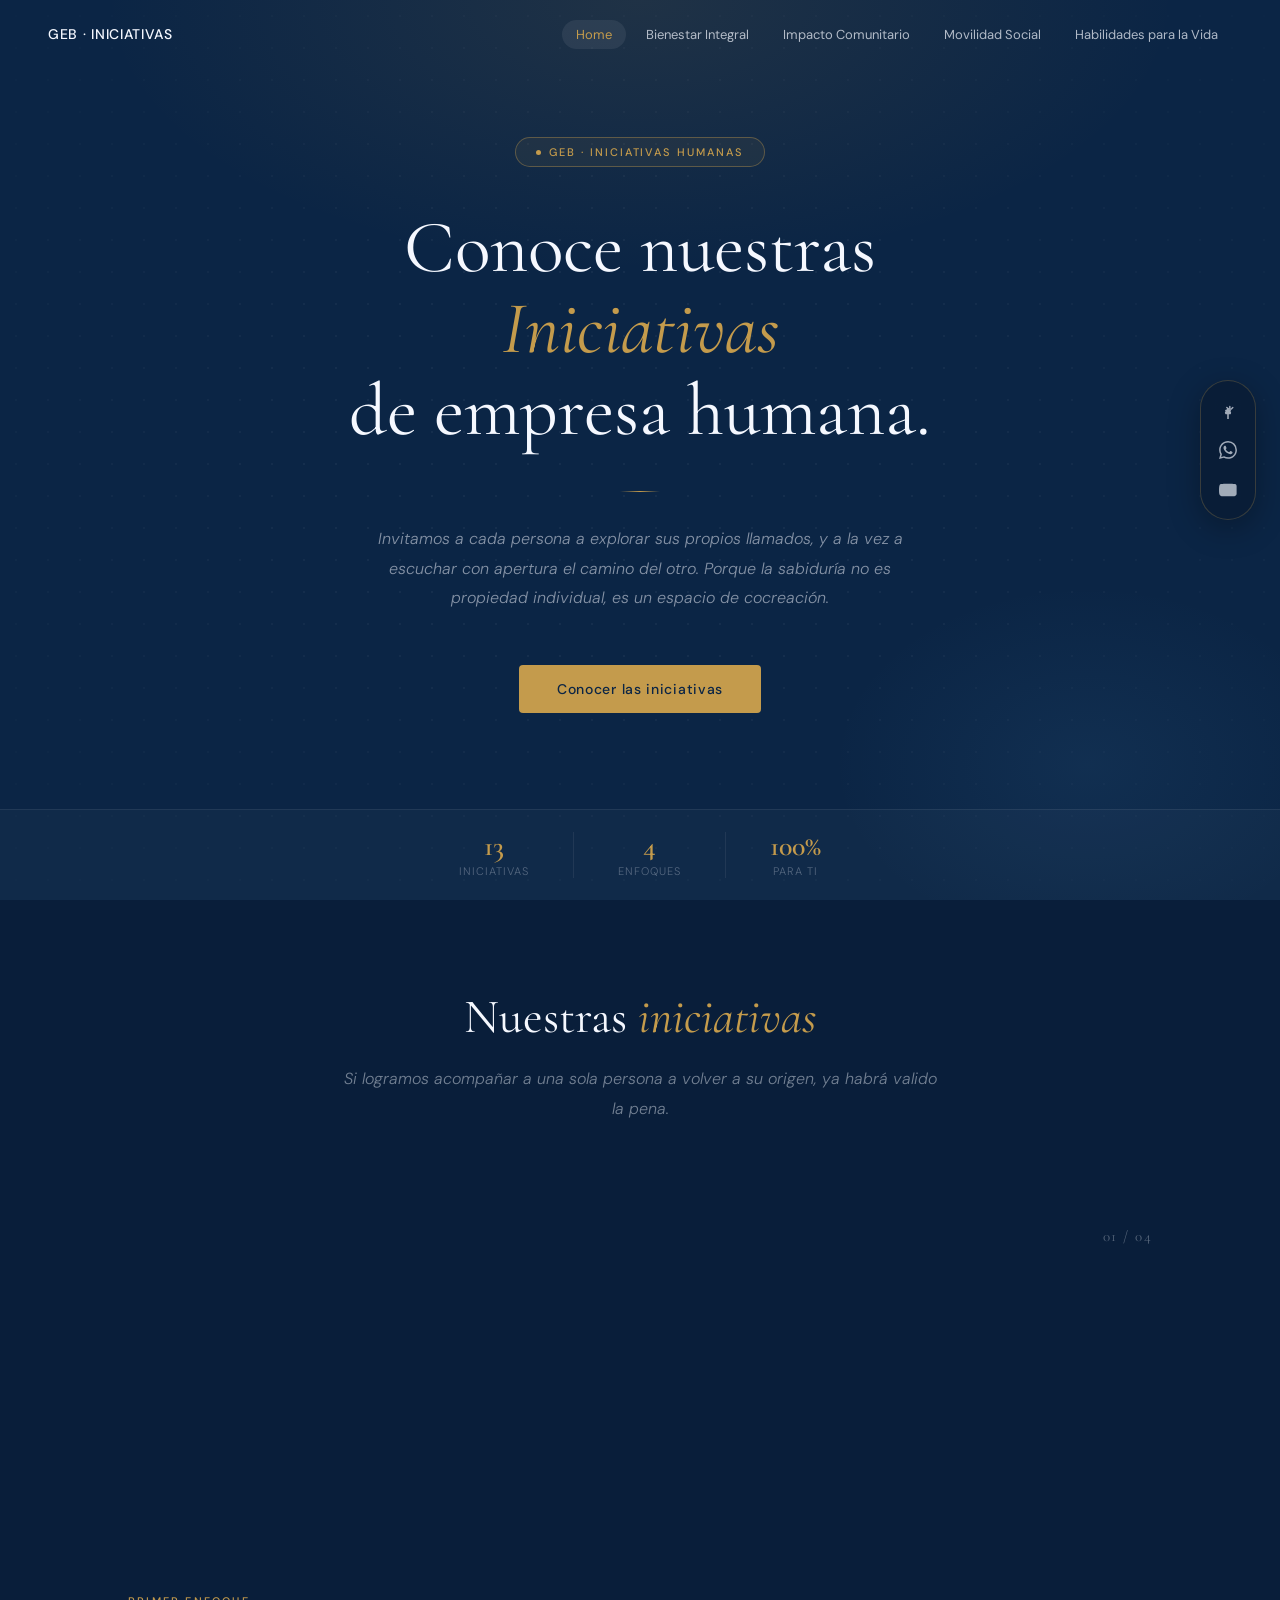
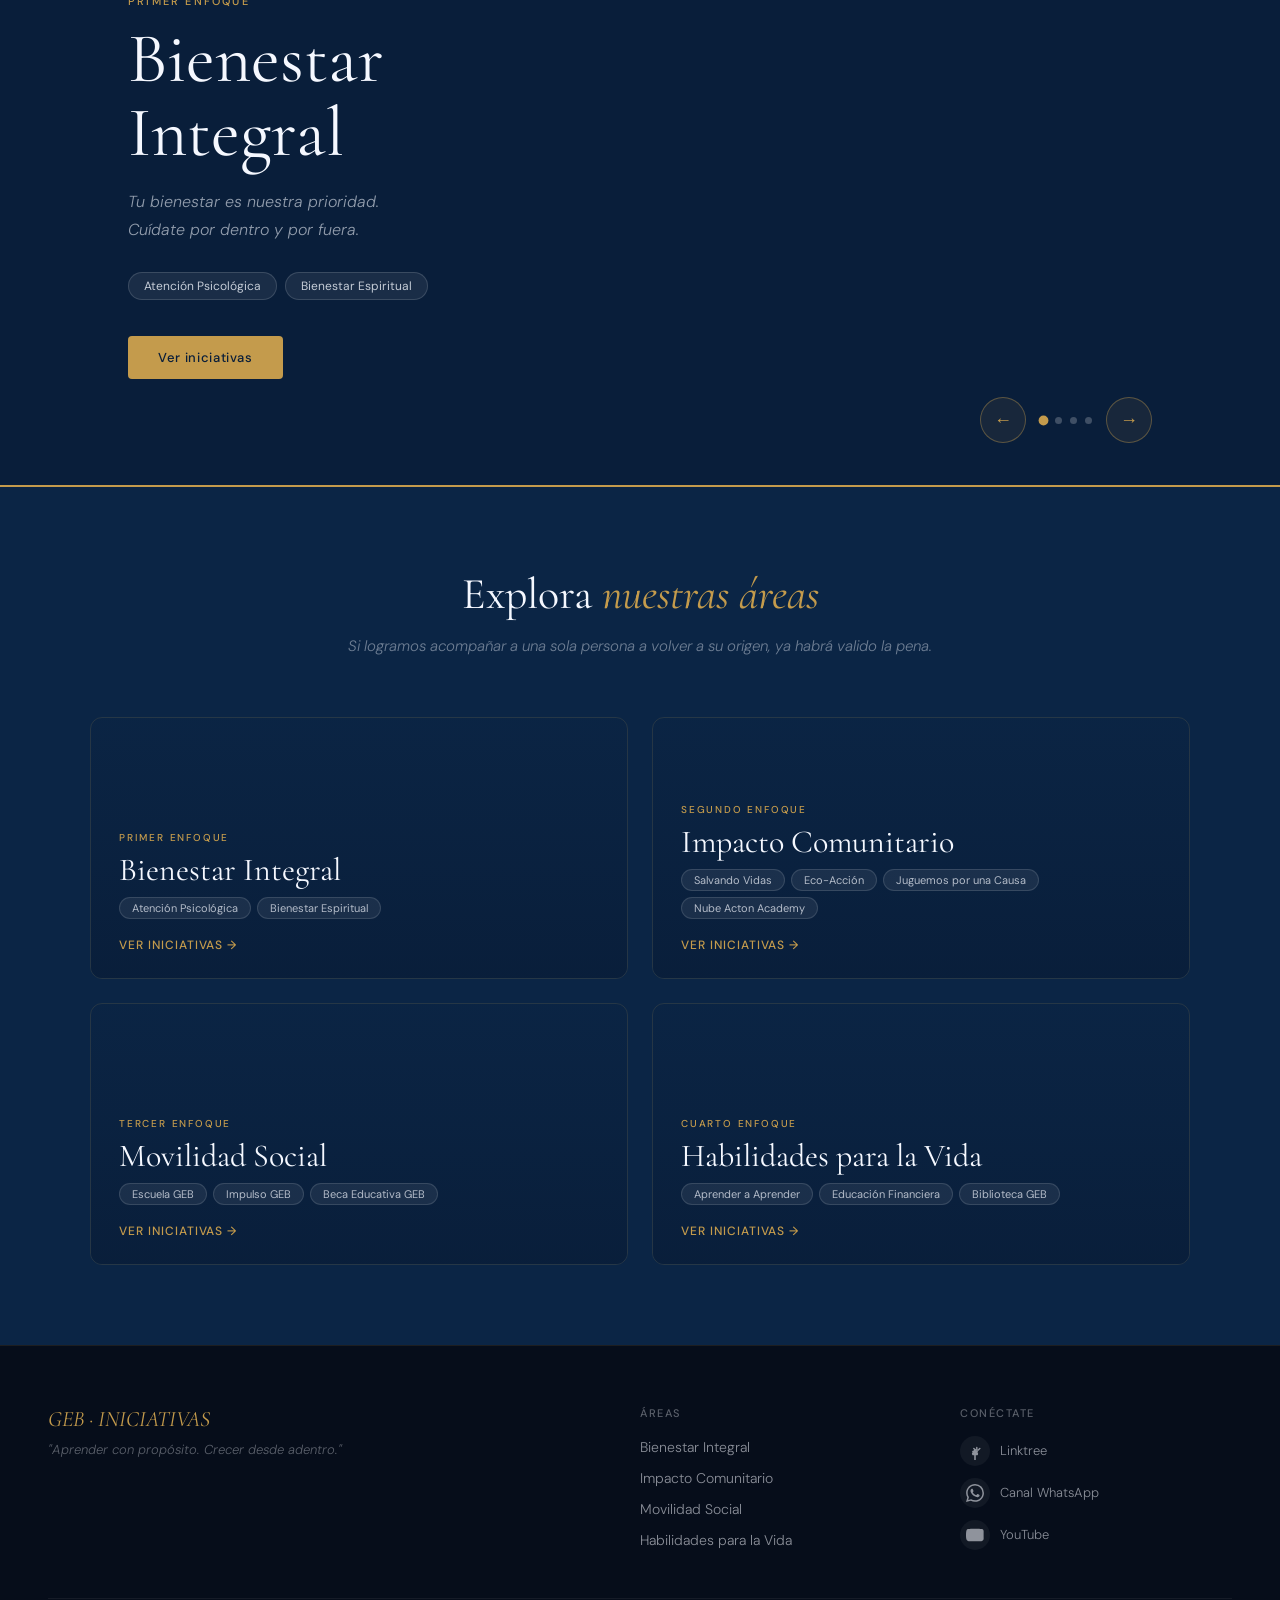
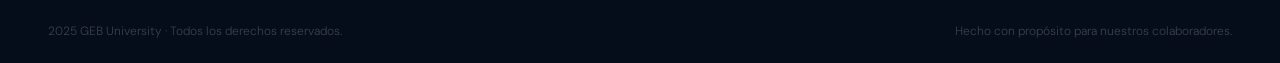
==== commit 22ba3ded: "Remove admin panel and localStorage editing system; apply latest content The admin.html + localStora" ====
--- a/index.html
+++ b/index.html
@@ -284,7 +284,7 @@
 @media(max-width:500px){.footer-top{grid-template-columns:1fr}}
 </style>
 </head>
-<body><nav class="navbar" id="navbar"><a href="index.html" class="nav-logo-text">GEB · INICIATIVAS</a><button class="nav-toggle" id="navToggle" aria-label="Abrir menú"><span></span><span></span><span></span></button><ul class="nav-links" id="navLinks"><li><a href="index.html" class="active">Home</a></li><li><a href="bienestar.html">Bienestar Integral</a></li><li><a href="comunidad.html">Impacto Comunitario</a></li><li><a href="movilidad.html">Movilidad Social</a></li><li><a href="habilidades.html">Habilidades para la Vida</a></li></ul></nav><section class="hero" id="inicio"><div class="social-side-bar"><a href="https://linktr.ee/gebuniversity" target="_blank" class="side-link" title="Linktree"><svg width="18" height="18" viewBox="0 0 24 24" fill="currentColor"><path d="M7.953 15.066c-.08.163-.08.324-.08.486.08.517.528.897 1.052.897h2.024V24h2.103v-7.551h2.025c.523 0 .971-.38 1.052-.897.08-.163 0-.324-.08-.486l-3.05-5.58a1.008 1.008 0 0 0-1.762-.08zm8.728-3.251l2.347-2.38a.977.977 0 0 0 .08-1.382.985.985 0 0 0-1.375-.08l-2.347 2.38V7.459a.98.98 0 0 0-.972-.98.98.98 0 0 0-.97.98v2.894l-2.348-2.38a.985.985 0 0 0-1.375.08.977.977 0 0 0 .08 1.381l2.347 2.38H9.08a.98.98 0 0 0-.971.98c0 .543.434.98.971.98h2.023v1.866H9.08a.98.98 0 0 0-.971.98c0 .543.434.98.971.98h2.023V24h1.945v-6.38h2.023a.98.98 0 0 0 .971-.98.98.98 0 0 0-.971-.98h-2.023V13.794h2.023a.98.98 0 0 0 .971-.98.98.98 0 0 0-.971-.98h-3.049z"/></svg></a><a href="https://whatsapp.com/channel/0029VbBkSBjISTkDvjKCpf2n" target="_blank" class="side-link" title="Canal WhatsApp"><svg width="18" height="18" viewBox="0 0 24 24" fill="currentColor"><path d="M17.472 14.382c-.297-.149-1.758-.867-2.03-.967-.273-.099-.471-.148-.67.15-.197.297-.767.966-.94 1.164-.173.199-.347.223-.644.075-.297-.15-1.255-.463-2.39-1.475-.883-.788-1.48-1.761-1.653-2.059-.173-.297-.018-.458.13-.606.134-.133.298-.347.446-.52.149-.174.198-.298.298-.497.099-.198.05-.371-.025-.52-.075-.149-.669-1.612-.916-2.207-.242-.579-.487-.5-.669-.51-.173-.008-.371-.01-.57-.01-.198 0-.52.074-.792.372-.272.297-1.04 1.016-1.04 2.479 0 1.462 1.065 2.875 1.213 3.074.149.198 2.096 3.2 5.077 4.487.709.306 1.262.489 1.694.625.712.227 1.36.195 1.871.118.571-.085 1.758-.719 2.006-1.413.248-.694.248-1.289.173-1.413-.074-.124-.272-.198-.57-.347m-5.421 7.403h-.004a9.87 9.87 0 0 1-5.031-1.378l-.361-.214-3.741.982.998-3.648-.235-.374a9.86 9.86 0 0 1-1.51-5.26c.001-5.45 4.436-9.884 9.888-9.884 2.64 0 5.122 1.03 6.988 2.898a9.825 9.825 0 0 1 2.893 6.994c-.003 5.45-4.437 9.884-9.885 9.884m8.413-18.297A11.815 11.815 0 0 0 12.05 0C5.495 0 .16 5.335.157 11.892c0 2.096.547 4.142 1.588 5.945L.057 24l6.305-1.654a11.882 11.882 0 0 0 5.683 1.448h.005c6.554 0 11.89-5.335 11.893-11.893a11.821 11.821 0 0 0-3.48-8.413Z"/></svg></a><a href="https://www.youtube.com/@gebuniversity" target="_blank" class="side-link" title="YouTube"><svg width="18" height="18" viewBox="0 0 24 24" fill="currentColor"><path d="M23.498 6.186a3.016 3.016 0 0 0-2.122-2.136C19.505 3.545 12 3.545 12 3.545s-7.505 0-9.377.505A3.017 3.017 0 0 0 .502 6.186C0 8.07 0 12 0 12s0 3.93.502 5.814a3.016 3.016 0 0 0 2.122 2.136c1.871.505 9.376.505 9.376.505s7.505 0 9.377-.505a3.015 3.015 0 0 0 2.122-2.136C24 15.93 24 12 12s0-3.93-.502-5.814zM9.545 15.568V8.432L15.818 12l-6.273 3.568z"/></svg></a></div><div class="hero-content"><span class="badge"><span class="badge-dot"></span>GEB · Iniciativas Humanas</span><h1 class="headline" data-edit="home.headline">Conoce nuestras <em>Iniciativas</em><br>de empresa humana.</h1><div class="divider"></div><p class="description" data-edit="home.desc">Invitamos a cada persona a explorar sus propios llamados, y a la vez a escuchar con apertura el camino del otro. Porque la sabiduría no es propiedad individual, es un espacio de cocreación.</p><a href="#carousel" class="cta-primary" data-edit="home.cta">Conocer las iniciativas</a></div><div class="stats-bar"><div class="stat"><div class="stat-number" data-edit="home.stat1n">13</div><div class="stat-label" data-edit="home.stat1l">Iniciativas</div></div><div class="stat"><div class="stat-number" data-edit="home.stat2n">4</div><div class="stat-label" data-edit="home.stat2l">Enfoques</div></div><div class="stat"><div class="stat-number" data-edit="home.stat3n">100%</div><div class="stat-label" data-edit="home.stat3l">Para ti</div></div></div></section><div class="areas-intro"><h2>Nuestras <em>iniciativas</em></h2><p>Si logramos acompañar a una sola persona a volver a su origen, ya habrá valido la pena.</p></div><div class="fullscreen-carousel" id="carousel"><div class="slide-counter" id="counter">01 / 04</div><div class="progress-bar" id="progressBar" style="width:0%"></div><div class="slides-wrapper" id="slidesWrapper"><div class="slide is-active"><div class="slide-bg" style="background-image:url('https://images.unsplash.com/photo-1723375386512-2ec2fd44e157?w=1600&amp;q=80');background-position:center 60%;"></div><div class="slide-overlay"></div><div class="slide-content"><span class="slide-area-label">Primer Enfoque</span><h2 class="slide-title" data-edit="sl1.title">Bienestar<br>Integral</h2><p class="slide-phrase" data-edit="sl1.phrase">Tu bienestar es nuestra prioridad.<br>Cuídate por dentro y por fuera.</p><div class="initiatives-list" data-edit-pills="sl1.pills"><span class="init-pill">Atención Psicológica</span><span class="init-pill">Bienestar Espiritual</span></div><a href="bienestar.html" class="slide-btn" data-edit="sl1.btn">Ver iniciativas</a></div></div><div class="slide"><div class="slide-bg" style="background-image:url('https://images.unsplash.com/photo-1582213782179-e0d53f98f2ca?w=1600&amp;q=80');background-position:center;"></div><div class="slide-overlay"></div><div class="slide-content"><span class="slide-area-label">Segundo Enfoque</span><h2 class="slide-title" data-edit="sl2.title">Impacto<br>Comunitario</h2><p class="slide-phrase" data-edit="sl2.phrase">Juntos podemos transformar<br>el mundo que nos rodea.</p><div class="initiatives-list" data-edit-pills="sl2.pills"><span class="init-pill">Salvando Vidas</span><span class="init-pill">Eco-Acción</span><span class="init-pill">Juguemos por una Causa</span><span class="init-pill">Nube Acton Academy</span></div><a href="comunidad.html" class="slide-btn" data-edit="sl2.btn">Ver iniciativas</a></div></div><div class="slide"><div class="slide-bg" style="background-image:url('https://images.unsplash.com/photo-1663535022469-6420fa0815b7?w=1600&amp;q=80');background-position:center;"></div><div class="slide-overlay"></div><div class="slide-content"><span class="slide-area-label">Tercer Enfoque</span><h2 class="slide-title" data-edit="sl3.title">Movilidad<br>Social</h2><p class="slide-phrase" data-edit="sl3.phrase">Tu crecimiento es el nuestro.<br>Aquí hay un camino para ti.</p><div class="initiatives-list" data-edit-pills="sl3.pills"><span class="init-pill">Escuela GEB</span><span class="init-pill">Impulso GEB</span><span class="init-pill">Beca Educativa GEB</span></div><a href="movilidad.html" class="slide-btn" data-edit="sl3.btn">Ver iniciativas</a></div></div><div class="slide"><div class="slide-bg" style="background-image:url('https://images.unsplash.com/photo-1434030216411-0b793f4b4173?w=1600&amp;q=80');background-position:center;"></div><div class="slide-overlay"></div><div class="slide-content"><span class="slide-area-label">Cuarto Enfoque</span><h2 class="slide-title" data-edit="sl4.title">Habilidades<br>para la Vida</h2><p class="slide-phrase" data-edit="sl4.phrase">El conocimiento que adquieres hoy<br>transforma tu mañana.</p><div class="initiatives-list" data-edit-pills="sl4.pills"><span class="init-pill">Aprender a Aprender</span><span class="init-pill">Educación Financiera</span><span class="init-pill">Biblioteca GEB</span></div><a href="habilidades.html" class="slide-btn" data-edit="sl4.btn">Ver iniciativas</a></div></div></div><div class="carousel-nav"><button class="nav-arrow" id="prevBtn">&#8592;</button><div class="nav-dots" id="navDots"></div><button class="nav-arrow" id="nextBtn">&#8594;</button></div></div><section class="home-areas"><div class="home-areas-header"><h2>Explora <em>nuestras áreas</em></h2><p>Si logramos acompañar a una sola persona a volver a su origen, ya habrá valido la pena.</p></div><div class="areas-grid"><a href="bienestar.html" class="area-card"><div class="area-card-img" style="background-image:url('https://images.unsplash.com/photo-1723375386512-2ec2fd44e157?w=1600&amp;q=80');background-position:center 60%;"></div><div class="area-card-overlay"></div><div class="area-card-content"><span class="area-card-label">Primer Enfoque</span><h3 class="area-card-title">Bienestar Integral</h3><div class="area-card-pills" data-edit-pills="ac1.pills"><span class="area-card-pill">Atención Psicológica</span><span class="area-card-pill">Bienestar Espiritual</span></div><span class="area-card-arrow">Ver iniciativas →</span></div></a><a href="comunidad.html" class="area-card"><div class="area-card-img" style="background-image:url('https://images.unsplash.com/photo-1582213782179-e0d53f98f2ca?w=1600&amp;q=80');background-position:center;"></div><div class="area-card-overlay"></div><div class="area-card-content"><span class="area-card-label">Segundo Enfoque</span><h3 class="area-card-title">Impacto Comunitario</h3><div class="area-card-pills" data-edit-pills="ac2.pills"><span class="area-card-pill">Salvando Vidas</span><span class="area-card-pill">Eco-Acción</span><span class="area-card-pill">Juguemos por una Causa</span><span class="area-card-pill">Nube Acton Academy</span></div><span class="area-card-arrow">Ver iniciativas →</span></div></a><a href="movilidad.html" class="area-card"><div class="area-card-img" style="background-image:url('https://images.unsplash.com/photo-1663535022469-6420fa0815b7?w=1600&amp;q=80');background-position:center;"></div><div class="area-card-overlay"></div><div class="area-card-content"><span class="area-card-label">Tercer Enfoque</span><h3 class="area-card-title">Movilidad Social</h3><div class="area-card-pills" data-edit-pills="ac3.pills"><span class="area-card-pill">Escuela GEB</span><span class="area-card-pill">Impulso GEB</span><span class="area-card-pill">Beca Educativa GEB</span></div><span class="area-card-arrow">Ver iniciativas →</span></div></a><a href="habilidades.html" class="area-card"><div class="area-card-img" style="background-image:url('https://images.unsplash.com/photo-1434030216411-0b793f4b4173?w=1600&amp;q=80');background-position:center;"></div><div class="area-card-overlay"></div><div class="area-card-content"><span class="area-card-label">Cuarto Enfoque</span><h3 class="area-card-title">Habilidades para la Vida</h3><div class="area-card-pills" data-edit-pills="ac4.pills"><span class="area-card-pill">Aprender a Aprender</span><span class="area-card-pill">Educación Financiera</span><span class="area-card-pill">Biblioteca GEB</span></div><span class="area-card-arrow">Ver iniciativas →</span></div></a></div></section><footer class="footer"><div class="footer-top"><div class="footer-brand"><div class="footer-logo-text">GEB · INICIATIVAS</div><p class="footer-tagline">"Aprender con propósito. Crecer desde adentro."</p></div><div class="footer-nav"><h4>Áreas</h4><ul><li><a href="bienestar.html">Bienestar Integral</a></li><li><a href="comunidad.html">Impacto Comunitario</a></li><li><a href="movilidad.html">Movilidad Social</a></li><li><a href="habilidades.html">Habilidades para la Vida</a></li></ul></div><div class="footer-social"><h4>Conéctate</h4><div class="social-links"><a href="https://linktr.ee/gebuniversity" target="_blank" class="social-link"><span class="social-icon"><svg width="18" height="18" viewBox="0 0 24 24" fill="currentColor"><path d="M7.953 15.066c-.08.163-.08.324-.08.486.08.517.528.897 1.052.897h2.024V24h2.103v-7.551h2.025c.523 0 .971-.38 1.052-.897.08-.163 0-.324-.08-.486l-3.05-5.58a1.008 1.008 0 0 0-1.762-.08zm8.728-3.251l2.347-2.38a.977.977 0 0 0 .08-1.382.985.985 0 0 0-1.375-.08l-2.347 2.38V7.459a.98.98 0 0 0-.972-.98.98.98 0 0 0-.97.98v2.894l-2.348-2.38a.985.985 0 0 0-1.375.08.977.977 0 0 0 .08 1.381l2.347 2.38H9.08a.98.98 0 0 0-.971.98c0 .543.434.98.971.98h2.023v1.866H9.08a.98.98 0 0 0-.971.98c0 .543.434.98.971.98h2.023V24h1.945v-6.38h2.023a.98.98 0 0 0 .971-.98.98.98 0 0 0-.971-.98h-2.023V13.794h2.023a.98.98 0 0 0 .971-.98.98.98 0 0 0-.971-.98h-3.049z"/></svg></span>Linktree</a><a href="https://whatsapp.com/channel/0029VbBkSBjISTkDvjKCpf2n" target="_blank" class="social-link"><span class="social-icon"><svg width="18" height="18" viewBox="0 0 24 24" fill="currentColor"><path d="M17.472 14.382c-.297-.149-1.758-.867-2.03-.967-.273-.099-.471-.148-.67.15-.197.297-.767.966-.94 1.164-.173.199-.347.223-.644.075-.297-.15-1.255-.463-2.39-1.475-.883-.788-1.48-1.761-1.653-2.059-.173-.297-.018-.458.13-.606.134-.133.298-.347.446-.52.149-.174.198-.298.298-.497.099-.198.05-.371-.025-.52-.075-.149-.669-1.612-.916-2.207-.242-.579-.487-.5-.669-.51-.173-.008-.371-.01-.57-.01-.198 0-.52.074-.792.372-.272.297-1.04 1.016-1.04 2.479 0 1.462 1.065 2.875 1.213 3.074.149.198 2.096 3.2 5.077 4.487.709.306 1.262.489 1.694.625.712.227 1.36.195 1.871.118.571-.085 1.758-.719 2.006-1.413.248-.694.248-1.289.173-1.413-.074-.124-.272-.198-.57-.347m-5.421 7.403h-.004a9.87 9.87 0 0 1-5.031-1.378l-.361-.214-3.741.982.998-3.648-.235-.374a9.86 9.86 0 0 1-1.51-5.26c.001-5.45 4.436-9.884 9.888-9.884 2.64 0 5.122 1.03 6.988 2.898a9.825 9.825 0 0 1 2.893 6.994c-.003 5.45-4.437 9.884-9.885 9.884m8.413-18.297A11.815 11.815 0 0 0 12.05 0C5.495 0 .16 5.335.157 11.892c0 2.096.547 4.142 1.588 5.945L.057 24l6.305-1.654a11.882 11.882 0 0 0 5.683 1.448h.005c6.554 0 11.89-5.335 11.893-11.893a11.821 11.821 0 0 0-3.48-8.413Z"/></svg></span>Canal WhatsApp</a><a href="https://www.youtube.com/@gebuniversity" target="_blank" class="social-link"><span class="social-icon"><svg width="18" height="18" viewBox="0 0 24 24" fill="currentColor"><path d="M23.498 6.186a3.016 3.016 0 0 0-2.122-2.136C19.505 3.545 12 3.545 12 3.545s-7.505 0-9.377.505A3.017 3.017 0 0 0 .502 6.186C0 8.07 0 12 0 12s0 3.93.502 5.814a3.016 3.016 0 0 0 2.122 2.136c1.871.505 9.376.505 9.376.505s7.505 0 9.377-.505a3.015 3.015 0 0 0 2.122-2.136C24 15.93 24 12 12s0-3.93-.502-5.814zM9.545 15.568V8.432L15.818 12l-6.273 3.568z"/></svg></span>YouTube</a></div></div></div><div class="footer-bottom"><p class="footer-copy">2025 GEB University · Todos los derechos reservados.</p><p class="footer-copy">Hecho con propósito para nuestros colaboradores.</p><a href="admin.html" class="admin-btn">⚙ Admin</a></div></footer><script>// ── NAVBAR ──────────────────────────────────────────────────
+<body><nav class="navbar" id="navbar"><a href="index.html" class="nav-logo-text">GEB · INICIATIVAS</a><button class="nav-toggle" id="navToggle" aria-label="Abrir menú"><span></span><span></span><span></span></button><ul class="nav-links" id="navLinks"><li><a href="index.html" class="active">Home</a></li><li><a href="bienestar.html">Bienestar Integral</a></li><li><a href="comunidad.html">Impacto Comunitario</a></li><li><a href="movilidad.html">Movilidad Social</a></li><li><a href="habilidades.html">Habilidades para la Vida</a></li></ul></nav><section class="hero" id="inicio"><div class="social-side-bar"><a href="https://linktr.ee/gebuniversity" target="_blank" class="side-link" title="Linktree"><svg width="18" height="18" viewBox="0 0 24 24" fill="currentColor"><path d="M7.953 15.066c-.08.163-.08.324-.08.486.08.517.528.897 1.052.897h2.024V24h2.103v-7.551h2.025c.523 0 .971-.38 1.052-.897.08-.163 0-.324-.08-.486l-3.05-5.58a1.008 1.008 0 0 0-1.762-.08zm8.728-3.251l2.347-2.38a.977.977 0 0 0 .08-1.382.985.985 0 0 0-1.375-.08l-2.347 2.38V7.459a.98.98 0 0 0-.972-.98.98.98 0 0 0-.97.98v2.894l-2.348-2.38a.985.985 0 0 0-1.375.08.977.977 0 0 0 .08 1.381l2.347 2.38H9.08a.98.98 0 0 0-.971.98c0 .543.434.98.971.98h2.023v1.866H9.08a.98.98 0 0 0-.971.98c0 .543.434.98.971.98h2.023V24h1.945v-6.38h2.023a.98.98 0 0 0 .971-.98.98.98 0 0 0-.971-.98h-2.023V13.794h2.023a.98.98 0 0 0 .971-.98.98.98 0 0 0-.971-.98h-3.049z"/></svg></a><a href="https://whatsapp.com/channel/0029VbBkSBjISTkDvjKCpf2n" target="_blank" class="side-link" title="Canal WhatsApp"><svg width="18" height="18" viewBox="0 0 24 24" fill="currentColor"><path d="M17.472 14.382c-.297-.149-1.758-.867-2.03-.967-.273-.099-.471-.148-.67.15-.197.297-.767.966-.94 1.164-.173.199-.347.223-.644.075-.297-.15-1.255-.463-2.39-1.475-.883-.788-1.48-1.761-1.653-2.059-.173-.297-.018-.458.13-.606.134-.133.298-.347.446-.52.149-.174.198-.298.298-.497.099-.198.05-.371-.025-.52-.075-.149-.669-1.612-.916-2.207-.242-.579-.487-.5-.669-.51-.173-.008-.371-.01-.57-.01-.198 0-.52.074-.792.372-.272.297-1.04 1.016-1.04 2.479 0 1.462 1.065 2.875 1.213 3.074.149.198 2.096 3.2 5.077 4.487.709.306 1.262.489 1.694.625.712.227 1.36.195 1.871.118.571-.085 1.758-.719 2.006-1.413.248-.694.248-1.289.173-1.413-.074-.124-.272-.198-.57-.347m-5.421 7.403h-.004a9.87 9.87 0 0 1-5.031-1.378l-.361-.214-3.741.982.998-3.648-.235-.374a9.86 9.86 0 0 1-1.51-5.26c.001-5.45 4.436-9.884 9.888-9.884 2.64 0 5.122 1.03 6.988 2.898a9.825 9.825 0 0 1 2.893 6.994c-.003 5.45-4.437 9.884-9.885 9.884m8.413-18.297A11.815 11.815 0 0 0 12.05 0C5.495 0 .16 5.335.157 11.892c0 2.096.547 4.142 1.588 5.945L.057 24l6.305-1.654a11.882 11.882 0 0 0 5.683 1.448h.005c6.554 0 11.89-5.335 11.893-11.893a11.821 11.821 0 0 0-3.48-8.413Z"/></svg></a><a href="https://www.youtube.com/@gebuniversity" target="_blank" class="side-link" title="YouTube"><svg width="18" height="18" viewBox="0 0 24 24" fill="currentColor"><path d="M23.498 6.186a3.016 3.016 0 0 0-2.122-2.136C19.505 3.545 12 3.545 12 3.545s-7.505 0-9.377.505A3.017 3.017 0 0 0 .502 6.186C0 8.07 0 12 0 12s0 3.93.502 5.814a3.016 3.016 0 0 0 2.122 2.136c1.871.505 9.376.505 9.376.505s7.505 0 9.377-.505a3.015 3.015 0 0 0 2.122-2.136C24 15.93 24 12 12s0-3.93-.502-5.814zM9.545 15.568V8.432L15.818 12l-6.273 3.568z"/></svg></a></div><div class="hero-content"><span class="badge"><span class="badge-dot"></span>GEB · Iniciativas Humanas</span><h1 class="headline">Conoce nuestras <em>Iniciativas</em><br>de empresa humana.</h1><div class="divider"></div><p class="description">Invitamos a cada persona a explorar sus propios llamados, y a la vez a escuchar con apertura el camino del otro. Porque la sabiduría no es propiedad individual, es un espacio de cocreación.</p><a href="#carousel" class="cta-primary">Conocer las iniciativas</a></div><div class="stats-bar"><div class="stat"><div class="stat-number">13</div><div class="stat-label">Iniciativas</div></div><div class="stat"><div class="stat-number">4</div><div class="stat-label">Enfoques</div></div><div class="stat"><div class="stat-number">100%</div><div class="stat-label">Para ti</div></div></div></section><div class="areas-intro"><h2>Nuestras <em>iniciativas</em></h2><p>Si logramos acompañar a una sola persona a volver a su origen, ya habrá valido la pena.</p></div><div class="fullscreen-carousel" id="carousel"><div class="slide-counter" id="counter">01 / 04</div><div class="progress-bar" id="progressBar" style="width:0%"></div><div class="slides-wrapper" id="slidesWrapper"><div class="slide is-active"><div class="slide-bg" style="background-image:url('https://images.unsplash.com/photo-1723375386512-2ec2fd44e157?w=1600&amp;q=80');background-position:center 60%;"></div><div class="slide-overlay"></div><div class="slide-content"><span class="slide-area-label">Primer Enfoque</span><h2 class="slide-title">Bienestar<br>Integral</h2><p class="slide-phrase">Tu bienestar es nuestra prioridad.<br>Cuídate por dentro y por fuera.</p><div class="initiatives-list"><span class="init-pill">Atención Psicológica</span><span class="init-pill">Bienestar Espiritual</span></div><a href="bienestar.html" class="slide-btn">Ver iniciativas</a></div></div><div class="slide"><div class="slide-bg" style="background-image:url('https://images.unsplash.com/photo-1582213782179-e0d53f98f2ca?w=1600&amp;q=80');background-position:center;"></div><div class="slide-overlay"></div><div class="slide-content"><span class="slide-area-label">Segundo Enfoque</span><h2 class="slide-title">Impacto<br>Comunitario</h2><p class="slide-phrase">Juntos podemos transformar<br>el mundo que nos rodea.</p><div class="initiatives-list"><span class="init-pill">Salvando Vidas</span><span class="init-pill">Eco-Acción</span><span class="init-pill">Juguemos por una Causa</span><span class="init-pill">Nube Acton Academy</span></div><a href="comunidad.html" class="slide-btn">Ver iniciativas</a></div></div><div class="slide"><div class="slide-bg" style="background-image:url('https://images.unsplash.com/photo-1663535022469-6420fa0815b7?w=1600&amp;q=80');background-position:center;"></div><div class="slide-overlay"></div><div class="slide-content"><span class="slide-area-label">Tercer Enfoque</span><h2 class="slide-title">Movilidad<br>Social</h2><p class="slide-phrase">Tu crecimiento es el nuestro.<br>Aquí hay un camino para ti.</p><div class="initiatives-list"><span class="init-pill">Escuela GEB</span><span class="init-pill">Impulso GEB</span><span class="init-pill">Beca Educativa GEB</span></div><a href="movilidad.html" class="slide-btn">Ver iniciativas</a></div></div><div class="slide"><div class="slide-bg" style="background-image:url('https://images.unsplash.com/photo-1434030216411-0b793f4b4173?w=1600&amp;q=80');background-position:center;"></div><div class="slide-overlay"></div><div class="slide-content"><span class="slide-area-label">Cuarto Enfoque</span><h2 class="slide-title">Habilidades<br>para la Vida</h2><p class="slide-phrase">El conocimiento que adquieres hoy<br>transforma tu mañana.</p><div class="initiatives-list"><span class="init-pill">Aprender a Aprender</span><span class="init-pill">Educación Financiera</span><span class="init-pill">Biblioteca GEB</span></div><a href="habilidades.html" class="slide-btn">Ver iniciativas</a></div></div></div><div class="carousel-nav"><button class="nav-arrow" id="prevBtn">&#8592;</button><div class="nav-dots" id="navDots"></div><button class="nav-arrow" id="nextBtn">&#8594;</button></div></div><section class="home-areas"><div class="home-areas-header"><h2>Explora <em>nuestras áreas</em></h2><p>Si logramos acompañar a una sola persona a volver a su origen, ya habrá valido la pena.</p></div><div class="areas-grid"><a href="bienestar.html" class="area-card"><div class="area-card-img" style="background-image:url('https://images.unsplash.com/photo-1723375386512-2ec2fd44e157?w=1600&amp;q=80');background-position:center 60%;"></div><div class="area-card-overlay"></div><div class="area-card-content"><span class="area-card-label">Primer Enfoque</span><h3 class="area-card-title">Bienestar Integral</h3><div class="area-card-pills"><span class="area-card-pill">Atención Psicológica</span><span class="area-card-pill">Bienestar Espiritual</span></div><span class="area-card-arrow">Ver iniciativas →</span></div></a><a href="comunidad.html" class="area-card"><div class="area-card-img" style="background-image:url('https://images.unsplash.com/photo-1582213782179-e0d53f98f2ca?w=1600&amp;q=80');background-position:center;"></div><div class="area-card-overlay"></div><div class="area-card-content"><span class="area-card-label">Segundo Enfoque</span><h3 class="area-card-title">Impacto Comunitario</h3><div class="area-card-pills"><span class="area-card-pill">Salvando Vidas</span><span class="area-card-pill">Eco-Acción</span><span class="area-card-pill">Juguemos por una Causa</span><span class="area-card-pill">Nube Acton Academy</span></div><span class="area-card-arrow">Ver iniciativas →</span></div></a><a href="movilidad.html" class="area-card"><div class="area-card-img" style="background-image:url('https://images.unsplash.com/photo-1663535022469-6420fa0815b7?w=1600&amp;q=80');background-position:center;"></div><div class="area-card-overlay"></div><div class="area-card-content"><span class="area-card-label">Tercer Enfoque</span><h3 class="area-card-title">Movilidad Social</h3><div class="area-card-pills"><span class="area-card-pill">Escuela GEB</span><span class="area-card-pill">Impulso GEB</span><span class="area-card-pill">Beca Educativa GEB</span></div><span class="area-card-arrow">Ver iniciativas →</span></div></a><a href="habilidades.html" class="area-card"><div class="area-card-img" style="background-image:url('https://images.unsplash.com/photo-1434030216411-0b793f4b4173?w=1600&amp;q=80');background-position:center;"></div><div class="area-card-overlay"></div><div class="area-card-content"><span class="area-card-label">Cuarto Enfoque</span><h3 class="area-card-title">Habilidades para la Vida</h3><div class="area-card-pills"><span class="area-card-pill">Aprender a Aprender</span><span class="area-card-pill">Educación Financiera</span><span class="area-card-pill">Biblioteca GEB</span></div><span class="area-card-arrow">Ver iniciativas →</span></div></a></div></section><footer class="footer"><div class="footer-top"><div class="footer-brand"><div class="footer-logo-text">GEB · INICIATIVAS</div><p class="footer-tagline">"Aprender con propósito. Crecer desde adentro."</p></div><div class="footer-nav"><h4>Áreas</h4><ul><li><a href="bienestar.html">Bienestar Integral</a></li><li><a href="comunidad.html">Impacto Comunitario</a></li><li><a href="movilidad.html">Movilidad Social</a></li><li><a href="habilidades.html">Habilidades para la Vida</a></li></ul></div><div class="footer-social"><h4>Conéctate</h4><div class="social-links"><a href="https://linktr.ee/gebuniversity" target="_blank" class="social-link"><span class="social-icon"><svg width="18" height="18" viewBox="0 0 24 24" fill="currentColor"><path d="M7.953 15.066c-.08.163-.08.324-.08.486.08.517.528.897 1.052.897h2.024V24h2.103v-7.551h2.025c.523 0 .971-.38 1.052-.897.08-.163 0-.324-.08-.486l-3.05-5.58a1.008 1.008 0 0 0-1.762-.08zm8.728-3.251l2.347-2.38a.977.977 0 0 0 .08-1.382.985.985 0 0 0-1.375-.08l-2.347 2.38V7.459a.98.98 0 0 0-.972-.98.98.98 0 0 0-.97.98v2.894l-2.348-2.38a.985.985 0 0 0-1.375.08.977.977 0 0 0 .08 1.381l2.347 2.38H9.08a.98.98 0 0 0-.971.98c0 .543.434.98.971.98h2.023v1.866H9.08a.98.98 0 0 0-.971.98c0 .543.434.98.971.98h2.023V24h1.945v-6.38h2.023a.98.98 0 0 0 .971-.98.98.98 0 0 0-.971-.98h-2.023V13.794h2.023a.98.98 0 0 0 .971-.98.98.98 0 0 0-.971-.98h-3.049z"/></svg></span>Linktree</a><a href="https://whatsapp.com/channel/0029VbBkSBjISTkDvjKCpf2n" target="_blank" class="social-link"><span class="social-icon"><svg width="18" height="18" viewBox="0 0 24 24" fill="currentColor"><path d="M17.472 14.382c-.297-.149-1.758-.867-2.03-.967-.273-.099-.471-.148-.67.15-.197.297-.767.966-.94 1.164-.173.199-.347.223-.644.075-.297-.15-1.255-.463-2.39-1.475-.883-.788-1.48-1.761-1.653-2.059-.173-.297-.018-.458.13-.606.134-.133.298-.347.446-.52.149-.174.198-.298.298-.497.099-.198.05-.371-.025-.52-.075-.149-.669-1.612-.916-2.207-.242-.579-.487-.5-.669-.51-.173-.008-.371-.01-.57-.01-.198 0-.52.074-.792.372-.272.297-1.04 1.016-1.04 2.479 0 1.462 1.065 2.875 1.213 3.074.149.198 2.096 3.2 5.077 4.487.709.306 1.262.489 1.694.625.712.227 1.36.195 1.871.118.571-.085 1.758-.719 2.006-1.413.248-.694.248-1.289.173-1.413-.074-.124-.272-.198-.57-.347m-5.421 7.403h-.004a9.87 9.87 0 0 1-5.031-1.378l-.361-.214-3.741.982.998-3.648-.235-.374a9.86 9.86 0 0 1-1.51-5.26c.001-5.45 4.436-9.884 9.888-9.884 2.64 0 5.122 1.03 6.988 2.898a9.825 9.825 0 0 1 2.893 6.994c-.003 5.45-4.437 9.884-9.885 9.884m8.413-18.297A11.815 11.815 0 0 0 12.05 0C5.495 0 .16 5.335.157 11.892c0 2.096.547 4.142 1.588 5.945L.057 24l6.305-1.654a11.882 11.882 0 0 0 5.683 1.448h.005c6.554 0 11.89-5.335 11.893-11.893a11.821 11.821 0 0 0-3.48-8.413Z"/></svg></span>Canal WhatsApp</a><a href="https://www.youtube.com/@gebuniversity" target="_blank" class="social-link"><span class="social-icon"><svg width="18" height="18" viewBox="0 0 24 24" fill="currentColor"><path d="M23.498 6.186a3.016 3.016 0 0 0-2.122-2.136C19.505 3.545 12 3.545 12 3.545s-7.505 0-9.377.505A3.017 3.017 0 0 0 .502 6.186C0 8.07 0 12 0 12s0 3.93.502 5.814a3.016 3.016 0 0 0 2.122 2.136c1.871.505 9.376.505 9.376.505s7.505 0 9.377-.505a3.015 3.015 0 0 0 2.122-2.136C24 15.93 24 12 12s0-3.93-.502-5.814zM9.545 15.568V8.432L15.818 12l-6.273 3.568z"/></svg></span>YouTube</a></div></div></div><div class="footer-bottom"><p class="footer-copy">2025 GEB University · Todos los derechos reservados.</p><p class="footer-copy">Hecho con propósito para nuestros colaboradores.</p></div></footer><script>// ── NAVBAR ──────────────────────────────────────────────────
 const navbar = document.getElementById("navbar");
 const navToggle = document.getElementById("navToggle");
 const navLinks = document.getElementById("navLinks");
@@ -381,44 +381,5 @@
   goTo(0);
   startAuto();
 }
-</script><script>
-(function(){
-  var S=localStorage.getItem('geb_edit');
-  if(!S)return;
-  var d;try{d=JSON.parse(S);}catch(e){return;}
-
-  // Textos simples
-  document.querySelectorAll('[data-edit]').forEach(function(el){
-    var k=el.getAttribute('data-edit');
-    if(d[k]!==undefined)el.innerHTML=d[k];
-  });
-
-  // Pills
-  document.querySelectorAll('[data-edit-pills]').forEach(function(el){
-    var k=el.getAttribute('data-edit-pills');
-    if(d[k]===undefined)return;
-    var cls='init-pill';
-    if(el.classList.contains('area-card-pills'))cls='area-card-pill';
-    else if(el.classList.contains('convenio-carreras'))cls='convenio-carrera';
-    else if(el.classList.contains('libros-grid'))cls='libro-pill';
-    el.innerHTML=d[k].split(',').map(function(t){
-      return'<span class="'+cls+'">'+t.trim()+'</span>';
-    }).join('');
-  });
-
-  // Botones: texto + href
-  // Para botones que arrancan con display:none (presentación convenios):
-  // se muestran si tienen URL configurada
-  document.querySelectorAll('[data-edit-id]').forEach(function(el){
-    var bk=el.getAttribute('data-edit-id');
-    var hk=el.getAttribute('data-edit-href');
-    if(d[bk]!==undefined)el.innerHTML=d[bk];
-    if(hk&&d[hk])el.setAttribute('href',d[hk]);
-    // Si el botón arranca oculto y ahora tiene URL → mostrarlo
-    if(el.style.display==='none'&&hk&&d[hk]&&d[hk]!=='#'){
-      el.style.removeProperty('display');
-    }
-  });
-})();
 </script>
 </body></html>
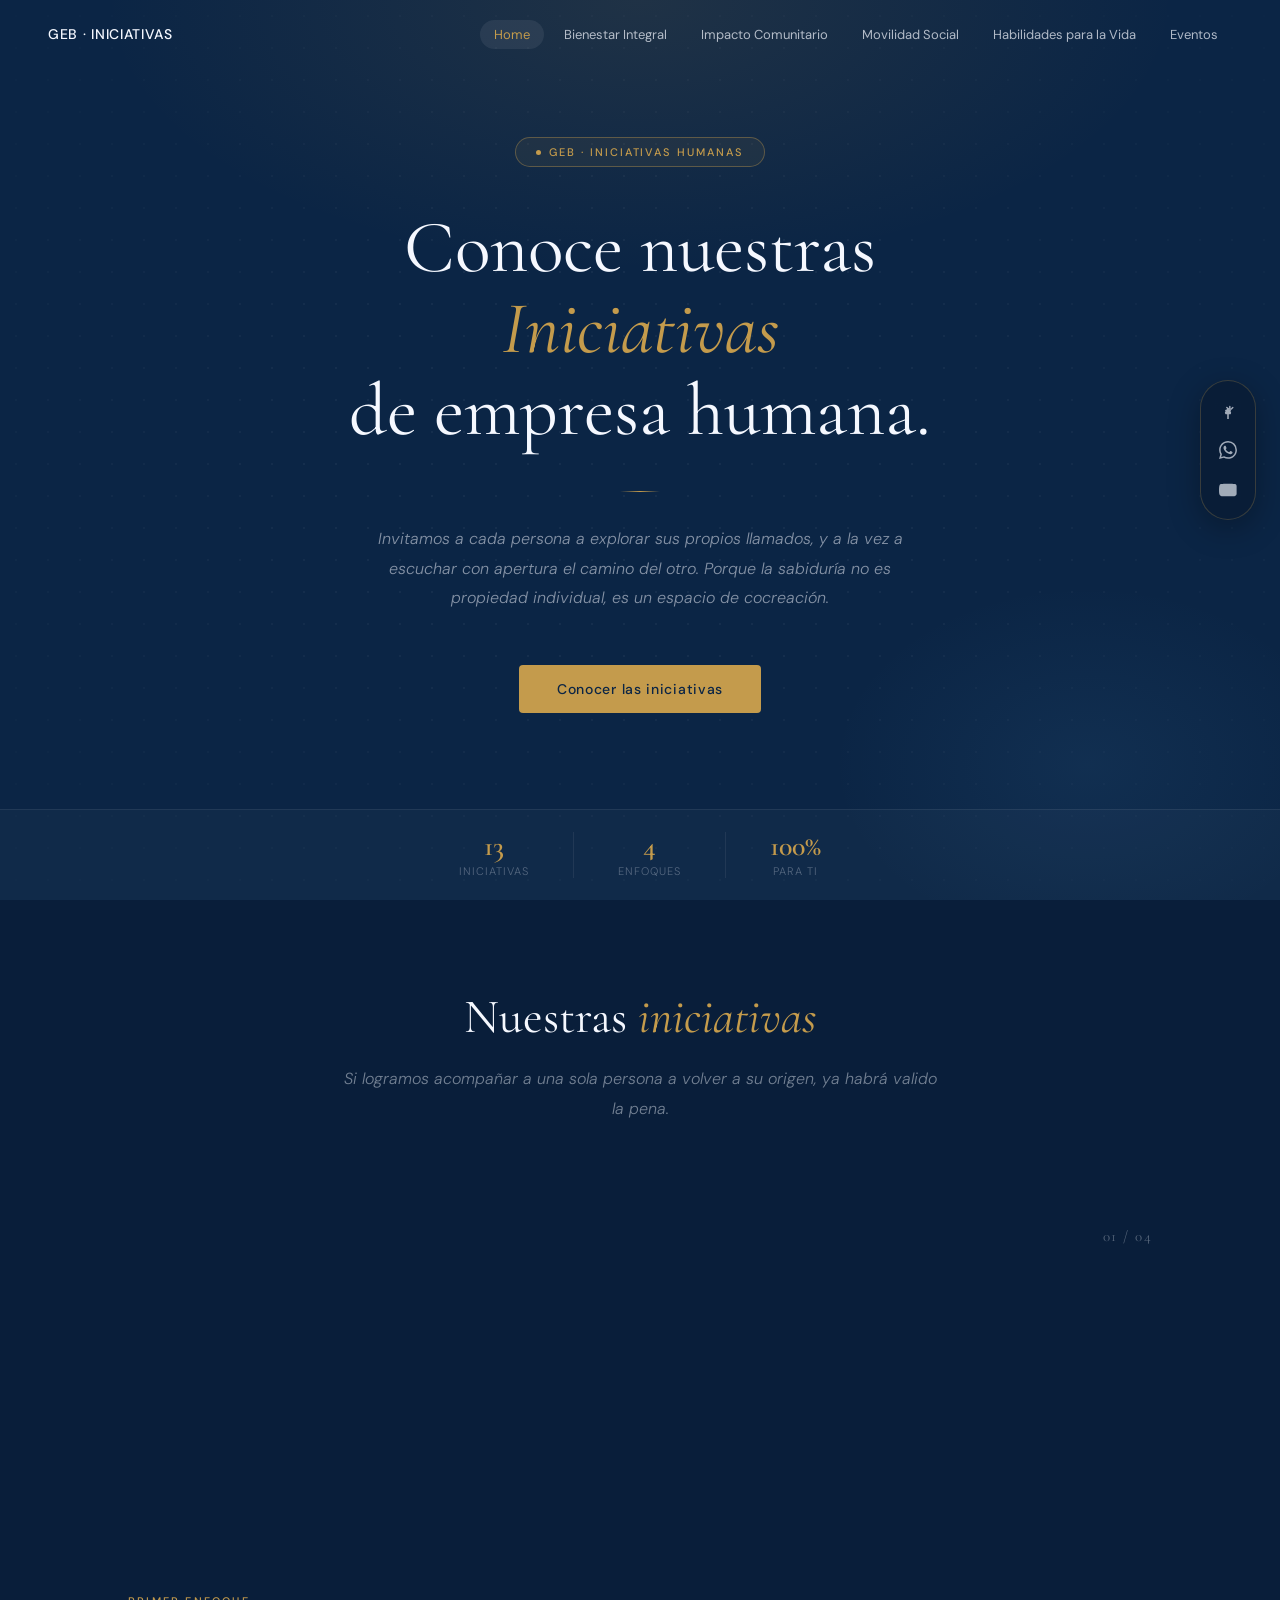
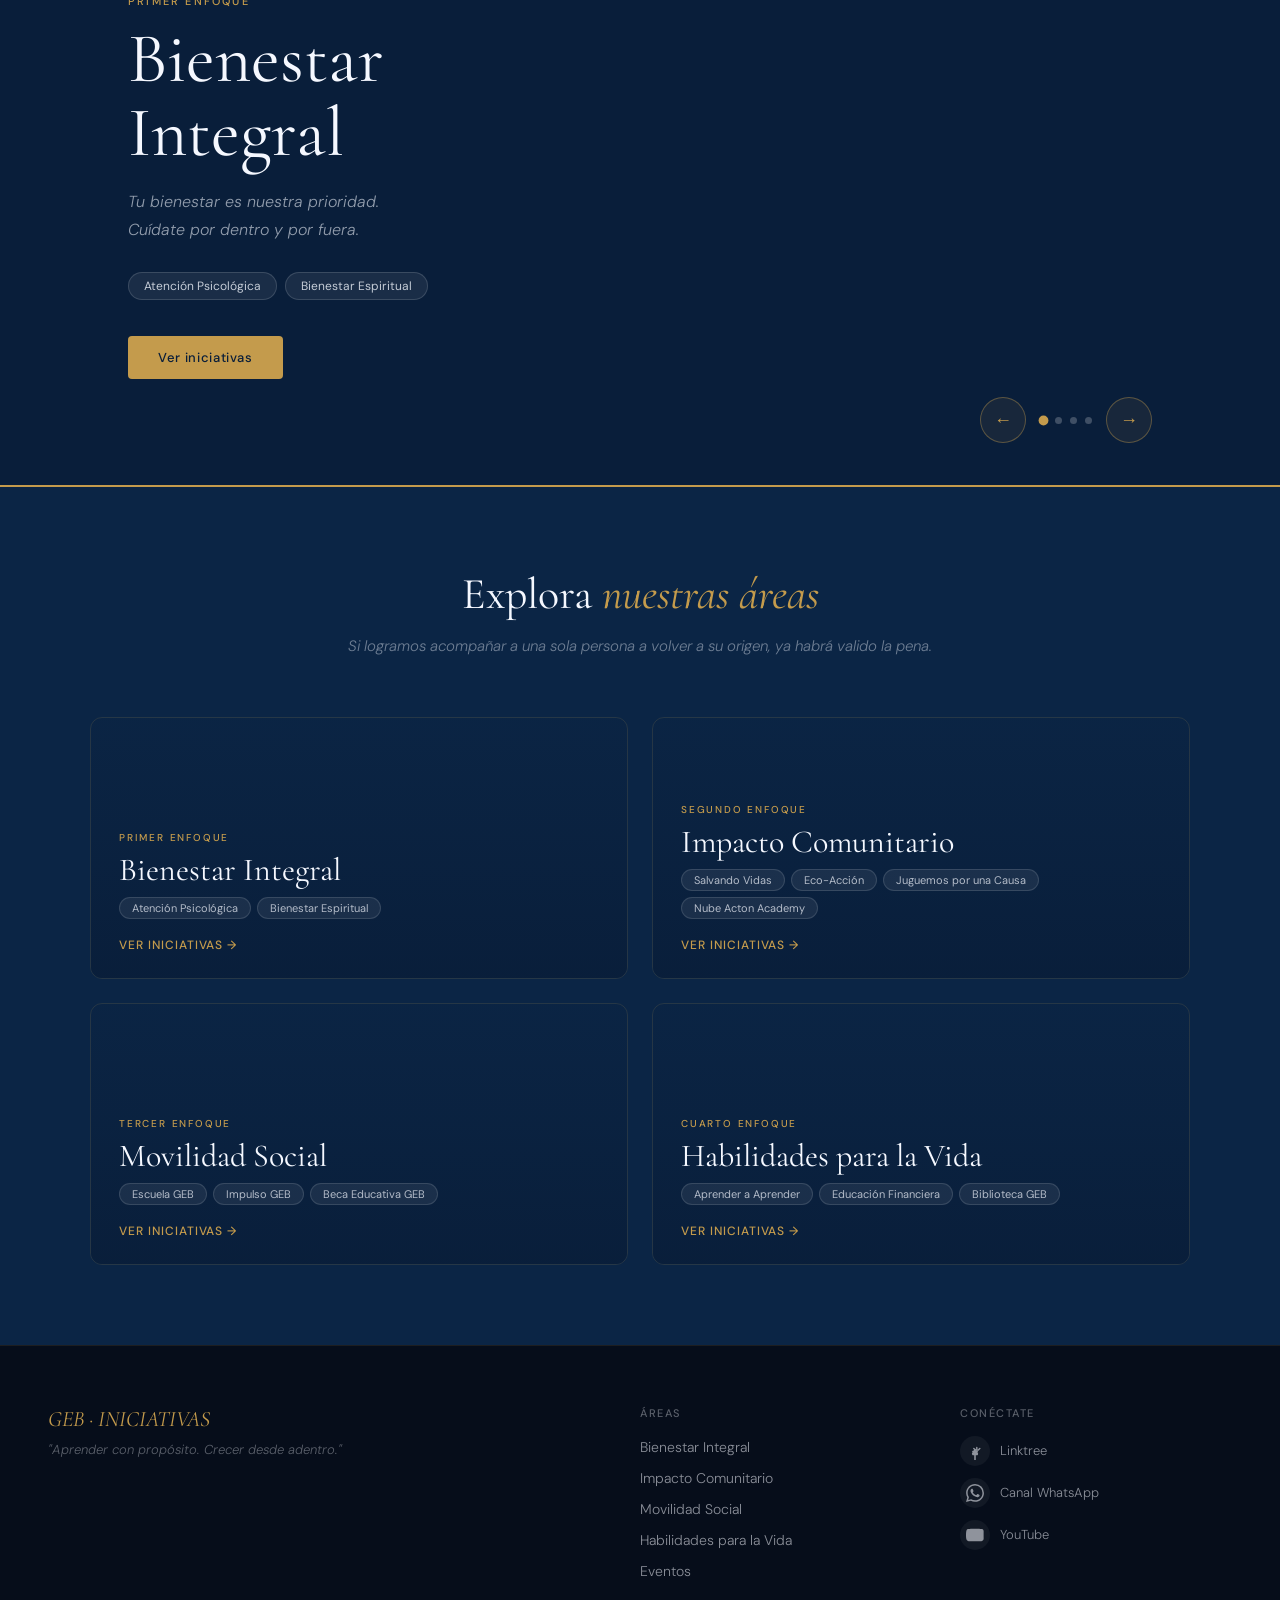
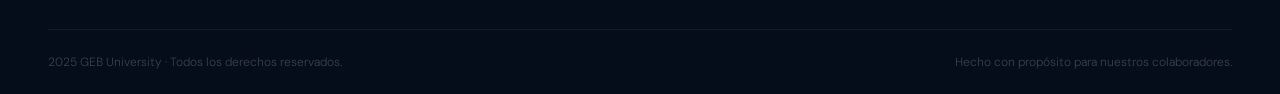
==== commit c587b57a: "Add new Eventos tab, separate from the human initiatives Eventos is not one of the 4 core areas, so " ====
--- a/index.html
+++ b/index.html
@@ -284,7 +284,7 @@
 @media(max-width:500px){.footer-top{grid-template-columns:1fr}}
 </style>
 </head>
-<body><nav class="navbar" id="navbar"><a href="index.html" class="nav-logo-text">GEB · INICIATIVAS</a><button class="nav-toggle" id="navToggle" aria-label="Abrir menú"><span></span><span></span><span></span></button><ul class="nav-links" id="navLinks"><li><a href="index.html" class="active">Home</a></li><li><a href="bienestar.html">Bienestar Integral</a></li><li><a href="comunidad.html">Impacto Comunitario</a></li><li><a href="movilidad.html">Movilidad Social</a></li><li><a href="habilidades.html">Habilidades para la Vida</a></li></ul></nav><section class="hero" id="inicio"><div class="social-side-bar"><a href="https://linktr.ee/gebuniversity" target="_blank" class="side-link" title="Linktree"><svg width="18" height="18" viewBox="0 0 24 24" fill="currentColor"><path d="M7.953 15.066c-.08.163-.08.324-.08.486.08.517.528.897 1.052.897h2.024V24h2.103v-7.551h2.025c.523 0 .971-.38 1.052-.897.08-.163 0-.324-.08-.486l-3.05-5.58a1.008 1.008 0 0 0-1.762-.08zm8.728-3.251l2.347-2.38a.977.977 0 0 0 .08-1.382.985.985 0 0 0-1.375-.08l-2.347 2.38V7.459a.98.98 0 0 0-.972-.98.98.98 0 0 0-.97.98v2.894l-2.348-2.38a.985.985 0 0 0-1.375.08.977.977 0 0 0 .08 1.381l2.347 2.38H9.08a.98.98 0 0 0-.971.98c0 .543.434.98.971.98h2.023v1.866H9.08a.98.98 0 0 0-.971.98c0 .543.434.98.971.98h2.023V24h1.945v-6.38h2.023a.98.98 0 0 0 .971-.98.98.98 0 0 0-.971-.98h-2.023V13.794h2.023a.98.98 0 0 0 .971-.98.98.98 0 0 0-.971-.98h-3.049z"/></svg></a><a href="https://whatsapp.com/channel/0029VbBkSBjISTkDvjKCpf2n" target="_blank" class="side-link" title="Canal WhatsApp"><svg width="18" height="18" viewBox="0 0 24 24" fill="currentColor"><path d="M17.472 14.382c-.297-.149-1.758-.867-2.03-.967-.273-.099-.471-.148-.67.15-.197.297-.767.966-.94 1.164-.173.199-.347.223-.644.075-.297-.15-1.255-.463-2.39-1.475-.883-.788-1.48-1.761-1.653-2.059-.173-.297-.018-.458.13-.606.134-.133.298-.347.446-.52.149-.174.198-.298.298-.497.099-.198.05-.371-.025-.52-.075-.149-.669-1.612-.916-2.207-.242-.579-.487-.5-.669-.51-.173-.008-.371-.01-.57-.01-.198 0-.52.074-.792.372-.272.297-1.04 1.016-1.04 2.479 0 1.462 1.065 2.875 1.213 3.074.149.198 2.096 3.2 5.077 4.487.709.306 1.262.489 1.694.625.712.227 1.36.195 1.871.118.571-.085 1.758-.719 2.006-1.413.248-.694.248-1.289.173-1.413-.074-.124-.272-.198-.57-.347m-5.421 7.403h-.004a9.87 9.87 0 0 1-5.031-1.378l-.361-.214-3.741.982.998-3.648-.235-.374a9.86 9.86 0 0 1-1.51-5.26c.001-5.45 4.436-9.884 9.888-9.884 2.64 0 5.122 1.03 6.988 2.898a9.825 9.825 0 0 1 2.893 6.994c-.003 5.45-4.437 9.884-9.885 9.884m8.413-18.297A11.815 11.815 0 0 0 12.05 0C5.495 0 .16 5.335.157 11.892c0 2.096.547 4.142 1.588 5.945L.057 24l6.305-1.654a11.882 11.882 0 0 0 5.683 1.448h.005c6.554 0 11.89-5.335 11.893-11.893a11.821 11.821 0 0 0-3.48-8.413Z"/></svg></a><a href="https://www.youtube.com/@gebuniversity" target="_blank" class="side-link" title="YouTube"><svg width="18" height="18" viewBox="0 0 24 24" fill="currentColor"><path d="M23.498 6.186a3.016 3.016 0 0 0-2.122-2.136C19.505 3.545 12 3.545 12 3.545s-7.505 0-9.377.505A3.017 3.017 0 0 0 .502 6.186C0 8.07 0 12 0 12s0 3.93.502 5.814a3.016 3.016 0 0 0 2.122 2.136c1.871.505 9.376.505 9.376.505s7.505 0 9.377-.505a3.015 3.015 0 0 0 2.122-2.136C24 15.93 24 12 12s0-3.93-.502-5.814zM9.545 15.568V8.432L15.818 12l-6.273 3.568z"/></svg></a></div><div class="hero-content"><span class="badge"><span class="badge-dot"></span>GEB · Iniciativas Humanas</span><h1 class="headline">Conoce nuestras <em>Iniciativas</em><br>de empresa humana.</h1><div class="divider"></div><p class="description">Invitamos a cada persona a explorar sus propios llamados, y a la vez a escuchar con apertura el camino del otro. Porque la sabiduría no es propiedad individual, es un espacio de cocreación.</p><a href="#carousel" class="cta-primary">Conocer las iniciativas</a></div><div class="stats-bar"><div class="stat"><div class="stat-number">13</div><div class="stat-label">Iniciativas</div></div><div class="stat"><div class="stat-number">4</div><div class="stat-label">Enfoques</div></div><div class="stat"><div class="stat-number">100%</div><div class="stat-label">Para ti</div></div></div></section><div class="areas-intro"><h2>Nuestras <em>iniciativas</em></h2><p>Si logramos acompañar a una sola persona a volver a su origen, ya habrá valido la pena.</p></div><div class="fullscreen-carousel" id="carousel"><div class="slide-counter" id="counter">01 / 04</div><div class="progress-bar" id="progressBar" style="width:0%"></div><div class="slides-wrapper" id="slidesWrapper"><div class="slide is-active"><div class="slide-bg" style="background-image:url('https://images.unsplash.com/photo-1723375386512-2ec2fd44e157?w=1600&amp;q=80');background-position:center 60%;"></div><div class="slide-overlay"></div><div class="slide-content"><span class="slide-area-label">Primer Enfoque</span><h2 class="slide-title">Bienestar<br>Integral</h2><p class="slide-phrase">Tu bienestar es nuestra prioridad.<br>Cuídate por dentro y por fuera.</p><div class="initiatives-list"><span class="init-pill">Atención Psicológica</span><span class="init-pill">Bienestar Espiritual</span></div><a href="bienestar.html" class="slide-btn">Ver iniciativas</a></div></div><div class="slide"><div class="slide-bg" style="background-image:url('https://images.unsplash.com/photo-1582213782179-e0d53f98f2ca?w=1600&amp;q=80');background-position:center;"></div><div class="slide-overlay"></div><div class="slide-content"><span class="slide-area-label">Segundo Enfoque</span><h2 class="slide-title">Impacto<br>Comunitario</h2><p class="slide-phrase">Juntos podemos transformar<br>el mundo que nos rodea.</p><div class="initiatives-list"><span class="init-pill">Salvando Vidas</span><span class="init-pill">Eco-Acción</span><span class="init-pill">Juguemos por una Causa</span><span class="init-pill">Nube Acton Academy</span></div><a href="comunidad.html" class="slide-btn">Ver iniciativas</a></div></div><div class="slide"><div class="slide-bg" style="background-image:url('https://images.unsplash.com/photo-1663535022469-6420fa0815b7?w=1600&amp;q=80');background-position:center;"></div><div class="slide-overlay"></div><div class="slide-content"><span class="slide-area-label">Tercer Enfoque</span><h2 class="slide-title">Movilidad<br>Social</h2><p class="slide-phrase">Tu crecimiento es el nuestro.<br>Aquí hay un camino para ti.</p><div class="initiatives-list"><span class="init-pill">Escuela GEB</span><span class="init-pill">Impulso GEB</span><span class="init-pill">Beca Educativa GEB</span></div><a href="movilidad.html" class="slide-btn">Ver iniciativas</a></div></div><div class="slide"><div class="slide-bg" style="background-image:url('https://images.unsplash.com/photo-1434030216411-0b793f4b4173?w=1600&amp;q=80');background-position:center;"></div><div class="slide-overlay"></div><div class="slide-content"><span class="slide-area-label">Cuarto Enfoque</span><h2 class="slide-title">Habilidades<br>para la Vida</h2><p class="slide-phrase">El conocimiento que adquieres hoy<br>transforma tu mañana.</p><div class="initiatives-list"><span class="init-pill">Aprender a Aprender</span><span class="init-pill">Educación Financiera</span><span class="init-pill">Biblioteca GEB</span></div><a href="habilidades.html" class="slide-btn">Ver iniciativas</a></div></div></div><div class="carousel-nav"><button class="nav-arrow" id="prevBtn">&#8592;</button><div class="nav-dots" id="navDots"></div><button class="nav-arrow" id="nextBtn">&#8594;</button></div></div><section class="home-areas"><div class="home-areas-header"><h2>Explora <em>nuestras áreas</em></h2><p>Si logramos acompañar a una sola persona a volver a su origen, ya habrá valido la pena.</p></div><div class="areas-grid"><a href="bienestar.html" class="area-card"><div class="area-card-img" style="background-image:url('https://images.unsplash.com/photo-1723375386512-2ec2fd44e157?w=1600&amp;q=80');background-position:center 60%;"></div><div class="area-card-overlay"></div><div class="area-card-content"><span class="area-card-label">Primer Enfoque</span><h3 class="area-card-title">Bienestar Integral</h3><div class="area-card-pills"><span class="area-card-pill">Atención Psicológica</span><span class="area-card-pill">Bienestar Espiritual</span></div><span class="area-card-arrow">Ver iniciativas →</span></div></a><a href="comunidad.html" class="area-card"><div class="area-card-img" style="background-image:url('https://images.unsplash.com/photo-1582213782179-e0d53f98f2ca?w=1600&amp;q=80');background-position:center;"></div><div class="area-card-overlay"></div><div class="area-card-content"><span class="area-card-label">Segundo Enfoque</span><h3 class="area-card-title">Impacto Comunitario</h3><div class="area-card-pills"><span class="area-card-pill">Salvando Vidas</span><span class="area-card-pill">Eco-Acción</span><span class="area-card-pill">Juguemos por una Causa</span><span class="area-card-pill">Nube Acton Academy</span></div><span class="area-card-arrow">Ver iniciativas →</span></div></a><a href="movilidad.html" class="area-card"><div class="area-card-img" style="background-image:url('https://images.unsplash.com/photo-1663535022469-6420fa0815b7?w=1600&amp;q=80');background-position:center;"></div><div class="area-card-overlay"></div><div class="area-card-content"><span class="area-card-label">Tercer Enfoque</span><h3 class="area-card-title">Movilidad Social</h3><div class="area-card-pills"><span class="area-card-pill">Escuela GEB</span><span class="area-card-pill">Impulso GEB</span><span class="area-card-pill">Beca Educativa GEB</span></div><span class="area-card-arrow">Ver iniciativas →</span></div></a><a href="habilidades.html" class="area-card"><div class="area-card-img" style="background-image:url('https://images.unsplash.com/photo-1434030216411-0b793f4b4173?w=1600&amp;q=80');background-position:center;"></div><div class="area-card-overlay"></div><div class="area-card-content"><span class="area-card-label">Cuarto Enfoque</span><h3 class="area-card-title">Habilidades para la Vida</h3><div class="area-card-pills"><span class="area-card-pill">Aprender a Aprender</span><span class="area-card-pill">Educación Financiera</span><span class="area-card-pill">Biblioteca GEB</span></div><span class="area-card-arrow">Ver iniciativas →</span></div></a></div></section><footer class="footer"><div class="footer-top"><div class="footer-brand"><div class="footer-logo-text">GEB · INICIATIVAS</div><p class="footer-tagline">"Aprender con propósito. Crecer desde adentro."</p></div><div class="footer-nav"><h4>Áreas</h4><ul><li><a href="bienestar.html">Bienestar Integral</a></li><li><a href="comunidad.html">Impacto Comunitario</a></li><li><a href="movilidad.html">Movilidad Social</a></li><li><a href="habilidades.html">Habilidades para la Vida</a></li></ul></div><div class="footer-social"><h4>Conéctate</h4><div class="social-links"><a href="https://linktr.ee/gebuniversity" target="_blank" class="social-link"><span class="social-icon"><svg width="18" height="18" viewBox="0 0 24 24" fill="currentColor"><path d="M7.953 15.066c-.08.163-.08.324-.08.486.08.517.528.897 1.052.897h2.024V24h2.103v-7.551h2.025c.523 0 .971-.38 1.052-.897.08-.163 0-.324-.08-.486l-3.05-5.58a1.008 1.008 0 0 0-1.762-.08zm8.728-3.251l2.347-2.38a.977.977 0 0 0 .08-1.382.985.985 0 0 0-1.375-.08l-2.347 2.38V7.459a.98.98 0 0 0-.972-.98.98.98 0 0 0-.97.98v2.894l-2.348-2.38a.985.985 0 0 0-1.375.08.977.977 0 0 0 .08 1.381l2.347 2.38H9.08a.98.98 0 0 0-.971.98c0 .543.434.98.971.98h2.023v1.866H9.08a.98.98 0 0 0-.971.98c0 .543.434.98.971.98h2.023V24h1.945v-6.38h2.023a.98.98 0 0 0 .971-.98.98.98 0 0 0-.971-.98h-2.023V13.794h2.023a.98.98 0 0 0 .971-.98.98.98 0 0 0-.971-.98h-3.049z"/></svg></span>Linktree</a><a href="https://whatsapp.com/channel/0029VbBkSBjISTkDvjKCpf2n" target="_blank" class="social-link"><span class="social-icon"><svg width="18" height="18" viewBox="0 0 24 24" fill="currentColor"><path d="M17.472 14.382c-.297-.149-1.758-.867-2.03-.967-.273-.099-.471-.148-.67.15-.197.297-.767.966-.94 1.164-.173.199-.347.223-.644.075-.297-.15-1.255-.463-2.39-1.475-.883-.788-1.48-1.761-1.653-2.059-.173-.297-.018-.458.13-.606.134-.133.298-.347.446-.52.149-.174.198-.298.298-.497.099-.198.05-.371-.025-.52-.075-.149-.669-1.612-.916-2.207-.242-.579-.487-.5-.669-.51-.173-.008-.371-.01-.57-.01-.198 0-.52.074-.792.372-.272.297-1.04 1.016-1.04 2.479 0 1.462 1.065 2.875 1.213 3.074.149.198 2.096 3.2 5.077 4.487.709.306 1.262.489 1.694.625.712.227 1.36.195 1.871.118.571-.085 1.758-.719 2.006-1.413.248-.694.248-1.289.173-1.413-.074-.124-.272-.198-.57-.347m-5.421 7.403h-.004a9.87 9.87 0 0 1-5.031-1.378l-.361-.214-3.741.982.998-3.648-.235-.374a9.86 9.86 0 0 1-1.51-5.26c.001-5.45 4.436-9.884 9.888-9.884 2.64 0 5.122 1.03 6.988 2.898a9.825 9.825 0 0 1 2.893 6.994c-.003 5.45-4.437 9.884-9.885 9.884m8.413-18.297A11.815 11.815 0 0 0 12.05 0C5.495 0 .16 5.335.157 11.892c0 2.096.547 4.142 1.588 5.945L.057 24l6.305-1.654a11.882 11.882 0 0 0 5.683 1.448h.005c6.554 0 11.89-5.335 11.893-11.893a11.821 11.821 0 0 0-3.48-8.413Z"/></svg></span>Canal WhatsApp</a><a href="https://www.youtube.com/@gebuniversity" target="_blank" class="social-link"><span class="social-icon"><svg width="18" height="18" viewBox="0 0 24 24" fill="currentColor"><path d="M23.498 6.186a3.016 3.016 0 0 0-2.122-2.136C19.505 3.545 12 3.545 12 3.545s-7.505 0-9.377.505A3.017 3.017 0 0 0 .502 6.186C0 8.07 0 12 0 12s0 3.93.502 5.814a3.016 3.016 0 0 0 2.122 2.136c1.871.505 9.376.505 9.376.505s7.505 0 9.377-.505a3.015 3.015 0 0 0 2.122-2.136C24 15.93 24 12 12s0-3.93-.502-5.814zM9.545 15.568V8.432L15.818 12l-6.273 3.568z"/></svg></span>YouTube</a></div></div></div><div class="footer-bottom"><p class="footer-copy">2025 GEB University · Todos los derechos reservados.</p><p class="footer-copy">Hecho con propósito para nuestros colaboradores.</p></div></footer><script>// ── NAVBAR ──────────────────────────────────────────────────
+<body><nav class="navbar" id="navbar"><a href="index.html" class="nav-logo-text">GEB · INICIATIVAS</a><button class="nav-toggle" id="navToggle" aria-label="Abrir menú"><span></span><span></span><span></span></button><ul class="nav-links" id="navLinks"><li><a href="index.html" class="active">Home</a></li><li><a href="bienestar.html">Bienestar Integral</a></li><li><a href="comunidad.html">Impacto Comunitario</a></li><li><a href="movilidad.html">Movilidad Social</a></li><li><a href="habilidades.html">Habilidades para la Vida</a></li><li><a href="eventos.html">Eventos</a></li></ul></nav><section class="hero" id="inicio"><div class="social-side-bar"><a href="https://linktr.ee/gebuniversity" target="_blank" class="side-link" title="Linktree"><svg width="18" height="18" viewBox="0 0 24 24" fill="currentColor"><path d="M7.953 15.066c-.08.163-.08.324-.08.486.08.517.528.897 1.052.897h2.024V24h2.103v-7.551h2.025c.523 0 .971-.38 1.052-.897.08-.163 0-.324-.08-.486l-3.05-5.58a1.008 1.008 0 0 0-1.762-.08zm8.728-3.251l2.347-2.38a.977.977 0 0 0 .08-1.382.985.985 0 0 0-1.375-.08l-2.347 2.38V7.459a.98.98 0 0 0-.972-.98.98.98 0 0 0-.97.98v2.894l-2.348-2.38a.985.985 0 0 0-1.375.08.977.977 0 0 0 .08 1.381l2.347 2.38H9.08a.98.98 0 0 0-.971.98c0 .543.434.98.971.98h2.023v1.866H9.08a.98.98 0 0 0-.971.98c0 .543.434.98.971.98h2.023V24h1.945v-6.38h2.023a.98.98 0 0 0 .971-.98.98.98 0 0 0-.971-.98h-2.023V13.794h2.023a.98.98 0 0 0 .971-.98.98.98 0 0 0-.971-.98h-3.049z"/></svg></a><a href="https://whatsapp.com/channel/0029VbBkSBjISTkDvjKCpf2n" target="_blank" class="side-link" title="Canal WhatsApp"><svg width="18" height="18" viewBox="0 0 24 24" fill="currentColor"><path d="M17.472 14.382c-.297-.149-1.758-.867-2.03-.967-.273-.099-.471-.148-.67.15-.197.297-.767.966-.94 1.164-.173.199-.347.223-.644.075-.297-.15-1.255-.463-2.39-1.475-.883-.788-1.48-1.761-1.653-2.059-.173-.297-.018-.458.13-.606.134-.133.298-.347.446-.52.149-.174.198-.298.298-.497.099-.198.05-.371-.025-.52-.075-.149-.669-1.612-.916-2.207-.242-.579-.487-.5-.669-.51-.173-.008-.371-.01-.57-.01-.198 0-.52.074-.792.372-.272.297-1.04 1.016-1.04 2.479 0 1.462 1.065 2.875 1.213 3.074.149.198 2.096 3.2 5.077 4.487.709.306 1.262.489 1.694.625.712.227 1.36.195 1.871.118.571-.085 1.758-.719 2.006-1.413.248-.694.248-1.289.173-1.413-.074-.124-.272-.198-.57-.347m-5.421 7.403h-.004a9.87 9.87 0 0 1-5.031-1.378l-.361-.214-3.741.982.998-3.648-.235-.374a9.86 9.86 0 0 1-1.51-5.26c.001-5.45 4.436-9.884 9.888-9.884 2.64 0 5.122 1.03 6.988 2.898a9.825 9.825 0 0 1 2.893 6.994c-.003 5.45-4.437 9.884-9.885 9.884m8.413-18.297A11.815 11.815 0 0 0 12.05 0C5.495 0 .16 5.335.157 11.892c0 2.096.547 4.142 1.588 5.945L.057 24l6.305-1.654a11.882 11.882 0 0 0 5.683 1.448h.005c6.554 0 11.89-5.335 11.893-11.893a11.821 11.821 0 0 0-3.48-8.413Z"/></svg></a><a href="https://www.youtube.com/@gebuniversity" target="_blank" class="side-link" title="YouTube"><svg width="18" height="18" viewBox="0 0 24 24" fill="currentColor"><path d="M23.498 6.186a3.016 3.016 0 0 0-2.122-2.136C19.505 3.545 12 3.545 12 3.545s-7.505 0-9.377.505A3.017 3.017 0 0 0 .502 6.186C0 8.07 0 12 0 12s0 3.93.502 5.814a3.016 3.016 0 0 0 2.122 2.136c1.871.505 9.376.505 9.376.505s7.505 0 9.377-.505a3.015 3.015 0 0 0 2.122-2.136C24 15.93 24 12 12s0-3.93-.502-5.814zM9.545 15.568V8.432L15.818 12l-6.273 3.568z"/></svg></a></div><div class="hero-content"><span class="badge"><span class="badge-dot"></span>GEB · Iniciativas Humanas</span><h1 class="headline">Conoce nuestras <em>Iniciativas</em><br>de empresa humana.</h1><div class="divider"></div><p class="description">Invitamos a cada persona a explorar sus propios llamados, y a la vez a escuchar con apertura el camino del otro. Porque la sabiduría no es propiedad individual, es un espacio de cocreación.</p><a href="#carousel" class="cta-primary">Conocer las iniciativas</a></div><div class="stats-bar"><div class="stat"><div class="stat-number">13</div><div class="stat-label">Iniciativas</div></div><div class="stat"><div class="stat-number">4</div><div class="stat-label">Enfoques</div></div><div class="stat"><div class="stat-number">100%</div><div class="stat-label">Para ti</div></div></div></section><div class="areas-intro"><h2>Nuestras <em>iniciativas</em></h2><p>Si logramos acompañar a una sola persona a volver a su origen, ya habrá valido la pena.</p></div><div class="fullscreen-carousel" id="carousel"><div class="slide-counter" id="counter">01 / 04</div><div class="progress-bar" id="progressBar" style="width:0%"></div><div class="slides-wrapper" id="slidesWrapper"><div class="slide is-active"><div class="slide-bg" style="background-image:url('https://images.unsplash.com/photo-1723375386512-2ec2fd44e157?w=1600&amp;q=80');background-position:center 60%;"></div><div class="slide-overlay"></div><div class="slide-content"><span class="slide-area-label">Primer Enfoque</span><h2 class="slide-title">Bienestar<br>Integral</h2><p class="slide-phrase">Tu bienestar es nuestra prioridad.<br>Cuídate por dentro y por fuera.</p><div class="initiatives-list"><span class="init-pill">Atención Psicológica</span><span class="init-pill">Bienestar Espiritual</span></div><a href="bienestar.html" class="slide-btn">Ver iniciativas</a></div></div><div class="slide"><div class="slide-bg" style="background-image:url('https://images.unsplash.com/photo-1582213782179-e0d53f98f2ca?w=1600&amp;q=80');background-position:center;"></div><div class="slide-overlay"></div><div class="slide-content"><span class="slide-area-label">Segundo Enfoque</span><h2 class="slide-title">Impacto<br>Comunitario</h2><p class="slide-phrase">Juntos podemos transformar<br>el mundo que nos rodea.</p><div class="initiatives-list"><span class="init-pill">Salvando Vidas</span><span class="init-pill">Eco-Acción</span><span class="init-pill">Juguemos por una Causa</span><span class="init-pill">Nube Acton Academy</span></div><a href="comunidad.html" class="slide-btn">Ver iniciativas</a></div></div><div class="slide"><div class="slide-bg" style="background-image:url('https://images.unsplash.com/photo-1663535022469-6420fa0815b7?w=1600&amp;q=80');background-position:center;"></div><div class="slide-overlay"></div><div class="slide-content"><span class="slide-area-label">Tercer Enfoque</span><h2 class="slide-title">Movilidad<br>Social</h2><p class="slide-phrase">Tu crecimiento es el nuestro.<br>Aquí hay un camino para ti.</p><div class="initiatives-list"><span class="init-pill">Escuela GEB</span><span class="init-pill">Impulso GEB</span><span class="init-pill">Beca Educativa GEB</span></div><a href="movilidad.html" class="slide-btn">Ver iniciativas</a></div></div><div class="slide"><div class="slide-bg" style="background-image:url('https://images.unsplash.com/photo-1434030216411-0b793f4b4173?w=1600&amp;q=80');background-position:center;"></div><div class="slide-overlay"></div><div class="slide-content"><span class="slide-area-label">Cuarto Enfoque</span><h2 class="slide-title">Habilidades<br>para la Vida</h2><p class="slide-phrase">El conocimiento que adquieres hoy<br>transforma tu mañana.</p><div class="initiatives-list"><span class="init-pill">Aprender a Aprender</span><span class="init-pill">Educación Financiera</span><span class="init-pill">Biblioteca GEB</span></div><a href="habilidades.html" class="slide-btn">Ver iniciativas</a></div></div></div><div class="carousel-nav"><button class="nav-arrow" id="prevBtn">&#8592;</button><div class="nav-dots" id="navDots"></div><button class="nav-arrow" id="nextBtn">&#8594;</button></div></div><section class="home-areas"><div class="home-areas-header"><h2>Explora <em>nuestras áreas</em></h2><p>Si logramos acompañar a una sola persona a volver a su origen, ya habrá valido la pena.</p></div><div class="areas-grid"><a href="bienestar.html" class="area-card"><div class="area-card-img" style="background-image:url('https://images.unsplash.com/photo-1723375386512-2ec2fd44e157?w=1600&amp;q=80');background-position:center 60%;"></div><div class="area-card-overlay"></div><div class="area-card-content"><span class="area-card-label">Primer Enfoque</span><h3 class="area-card-title">Bienestar Integral</h3><div class="area-card-pills"><span class="area-card-pill">Atención Psicológica</span><span class="area-card-pill">Bienestar Espiritual</span></div><span class="area-card-arrow">Ver iniciativas →</span></div></a><a href="comunidad.html" class="area-card"><div class="area-card-img" style="background-image:url('https://images.unsplash.com/photo-1582213782179-e0d53f98f2ca?w=1600&amp;q=80');background-position:center;"></div><div class="area-card-overlay"></div><div class="area-card-content"><span class="area-card-label">Segundo Enfoque</span><h3 class="area-card-title">Impacto Comunitario</h3><div class="area-card-pills"><span class="area-card-pill">Salvando Vidas</span><span class="area-card-pill">Eco-Acción</span><span class="area-card-pill">Juguemos por una Causa</span><span class="area-card-pill">Nube Acton Academy</span></div><span class="area-card-arrow">Ver iniciativas →</span></div></a><a href="movilidad.html" class="area-card"><div class="area-card-img" style="background-image:url('https://images.unsplash.com/photo-1663535022469-6420fa0815b7?w=1600&amp;q=80');background-position:center;"></div><div class="area-card-overlay"></div><div class="area-card-content"><span class="area-card-label">Tercer Enfoque</span><h3 class="area-card-title">Movilidad Social</h3><div class="area-card-pills"><span class="area-card-pill">Escuela GEB</span><span class="area-card-pill">Impulso GEB</span><span class="area-card-pill">Beca Educativa GEB</span></div><span class="area-card-arrow">Ver iniciativas →</span></div></a><a href="habilidades.html" class="area-card"><div class="area-card-img" style="background-image:url('https://images.unsplash.com/photo-1434030216411-0b793f4b4173?w=1600&amp;q=80');background-position:center;"></div><div class="area-card-overlay"></div><div class="area-card-content"><span class="area-card-label">Cuarto Enfoque</span><h3 class="area-card-title">Habilidades para la Vida</h3><div class="area-card-pills"><span class="area-card-pill">Aprender a Aprender</span><span class="area-card-pill">Educación Financiera</span><span class="area-card-pill">Biblioteca GEB</span></div><span class="area-card-arrow">Ver iniciativas →</span></div></a></div></section><footer class="footer"><div class="footer-top"><div class="footer-brand"><div class="footer-logo-text">GEB · INICIATIVAS</div><p class="footer-tagline">"Aprender con propósito. Crecer desde adentro."</p></div><div class="footer-nav"><h4>Áreas</h4><ul><li><a href="bienestar.html">Bienestar Integral</a></li><li><a href="comunidad.html">Impacto Comunitario</a></li><li><a href="movilidad.html">Movilidad Social</a></li><li><a href="habilidades.html">Habilidades para la Vida</a></li><li><a href="eventos.html">Eventos</a></li></ul></div><div class="footer-social"><h4>Conéctate</h4><div class="social-links"><a href="https://linktr.ee/gebuniversity" target="_blank" class="social-link"><span class="social-icon"><svg width="18" height="18" viewBox="0 0 24 24" fill="currentColor"><path d="M7.953 15.066c-.08.163-.08.324-.08.486.08.517.528.897 1.052.897h2.024V24h2.103v-7.551h2.025c.523 0 .971-.38 1.052-.897.08-.163 0-.324-.08-.486l-3.05-5.58a1.008 1.008 0 0 0-1.762-.08zm8.728-3.251l2.347-2.38a.977.977 0 0 0 .08-1.382.985.985 0 0 0-1.375-.08l-2.347 2.38V7.459a.98.98 0 0 0-.972-.98.98.98 0 0 0-.97.98v2.894l-2.348-2.38a.985.985 0 0 0-1.375.08.977.977 0 0 0 .08 1.381l2.347 2.38H9.08a.98.98 0 0 0-.971.98c0 .543.434.98.971.98h2.023v1.866H9.08a.98.98 0 0 0-.971.98c0 .543.434.98.971.98h2.023V24h1.945v-6.38h2.023a.98.98 0 0 0 .971-.98.98.98 0 0 0-.971-.98h-2.023V13.794h2.023a.98.98 0 0 0 .971-.98.98.98 0 0 0-.971-.98h-3.049z"/></svg></span>Linktree</a><a href="https://whatsapp.com/channel/0029VbBkSBjISTkDvjKCpf2n" target="_blank" class="social-link"><span class="social-icon"><svg width="18" height="18" viewBox="0 0 24 24" fill="currentColor"><path d="M17.472 14.382c-.297-.149-1.758-.867-2.03-.967-.273-.099-.471-.148-.67.15-.197.297-.767.966-.94 1.164-.173.199-.347.223-.644.075-.297-.15-1.255-.463-2.39-1.475-.883-.788-1.48-1.761-1.653-2.059-.173-.297-.018-.458.13-.606.134-.133.298-.347.446-.52.149-.174.198-.298.298-.497.099-.198.05-.371-.025-.52-.075-.149-.669-1.612-.916-2.207-.242-.579-.487-.5-.669-.51-.173-.008-.371-.01-.57-.01-.198 0-.52.074-.792.372-.272.297-1.04 1.016-1.04 2.479 0 1.462 1.065 2.875 1.213 3.074.149.198 2.096 3.2 5.077 4.487.709.306 1.262.489 1.694.625.712.227 1.36.195 1.871.118.571-.085 1.758-.719 2.006-1.413.248-.694.248-1.289.173-1.413-.074-.124-.272-.198-.57-.347m-5.421 7.403h-.004a9.87 9.87 0 0 1-5.031-1.378l-.361-.214-3.741.982.998-3.648-.235-.374a9.86 9.86 0 0 1-1.51-5.26c.001-5.45 4.436-9.884 9.888-9.884 2.64 0 5.122 1.03 6.988 2.898a9.825 9.825 0 0 1 2.893 6.994c-.003 5.45-4.437 9.884-9.885 9.884m8.413-18.297A11.815 11.815 0 0 0 12.05 0C5.495 0 .16 5.335.157 11.892c0 2.096.547 4.142 1.588 5.945L.057 24l6.305-1.654a11.882 11.882 0 0 0 5.683 1.448h.005c6.554 0 11.89-5.335 11.893-11.893a11.821 11.821 0 0 0-3.48-8.413Z"/></svg></span>Canal WhatsApp</a><a href="https://www.youtube.com/@gebuniversity" target="_blank" class="social-link"><span class="social-icon"><svg width="18" height="18" viewBox="0 0 24 24" fill="currentColor"><path d="M23.498 6.186a3.016 3.016 0 0 0-2.122-2.136C19.505 3.545 12 3.545 12 3.545s-7.505 0-9.377.505A3.017 3.017 0 0 0 .502 6.186C0 8.07 0 12 0 12s0 3.93.502 5.814a3.016 3.016 0 0 0 2.122 2.136c1.871.505 9.376.505 9.376.505s7.505 0 9.377-.505a3.015 3.015 0 0 0 2.122-2.136C24 15.93 24 12 12s0-3.93-.502-5.814zM9.545 15.568V8.432L15.818 12l-6.273 3.568z"/></svg></span>YouTube</a></div></div></div><div class="footer-bottom"><p class="footer-copy">2025 GEB University · Todos los derechos reservados.</p><p class="footer-copy">Hecho con propósito para nuestros colaboradores.</p></div></footer><script>// ── NAVBAR ──────────────────────────────────────────────────
 const navbar = document.getElementById("navbar");
 const navToggle = document.getElementById("navToggle");
 const navLinks = document.getElementById("navLinks");
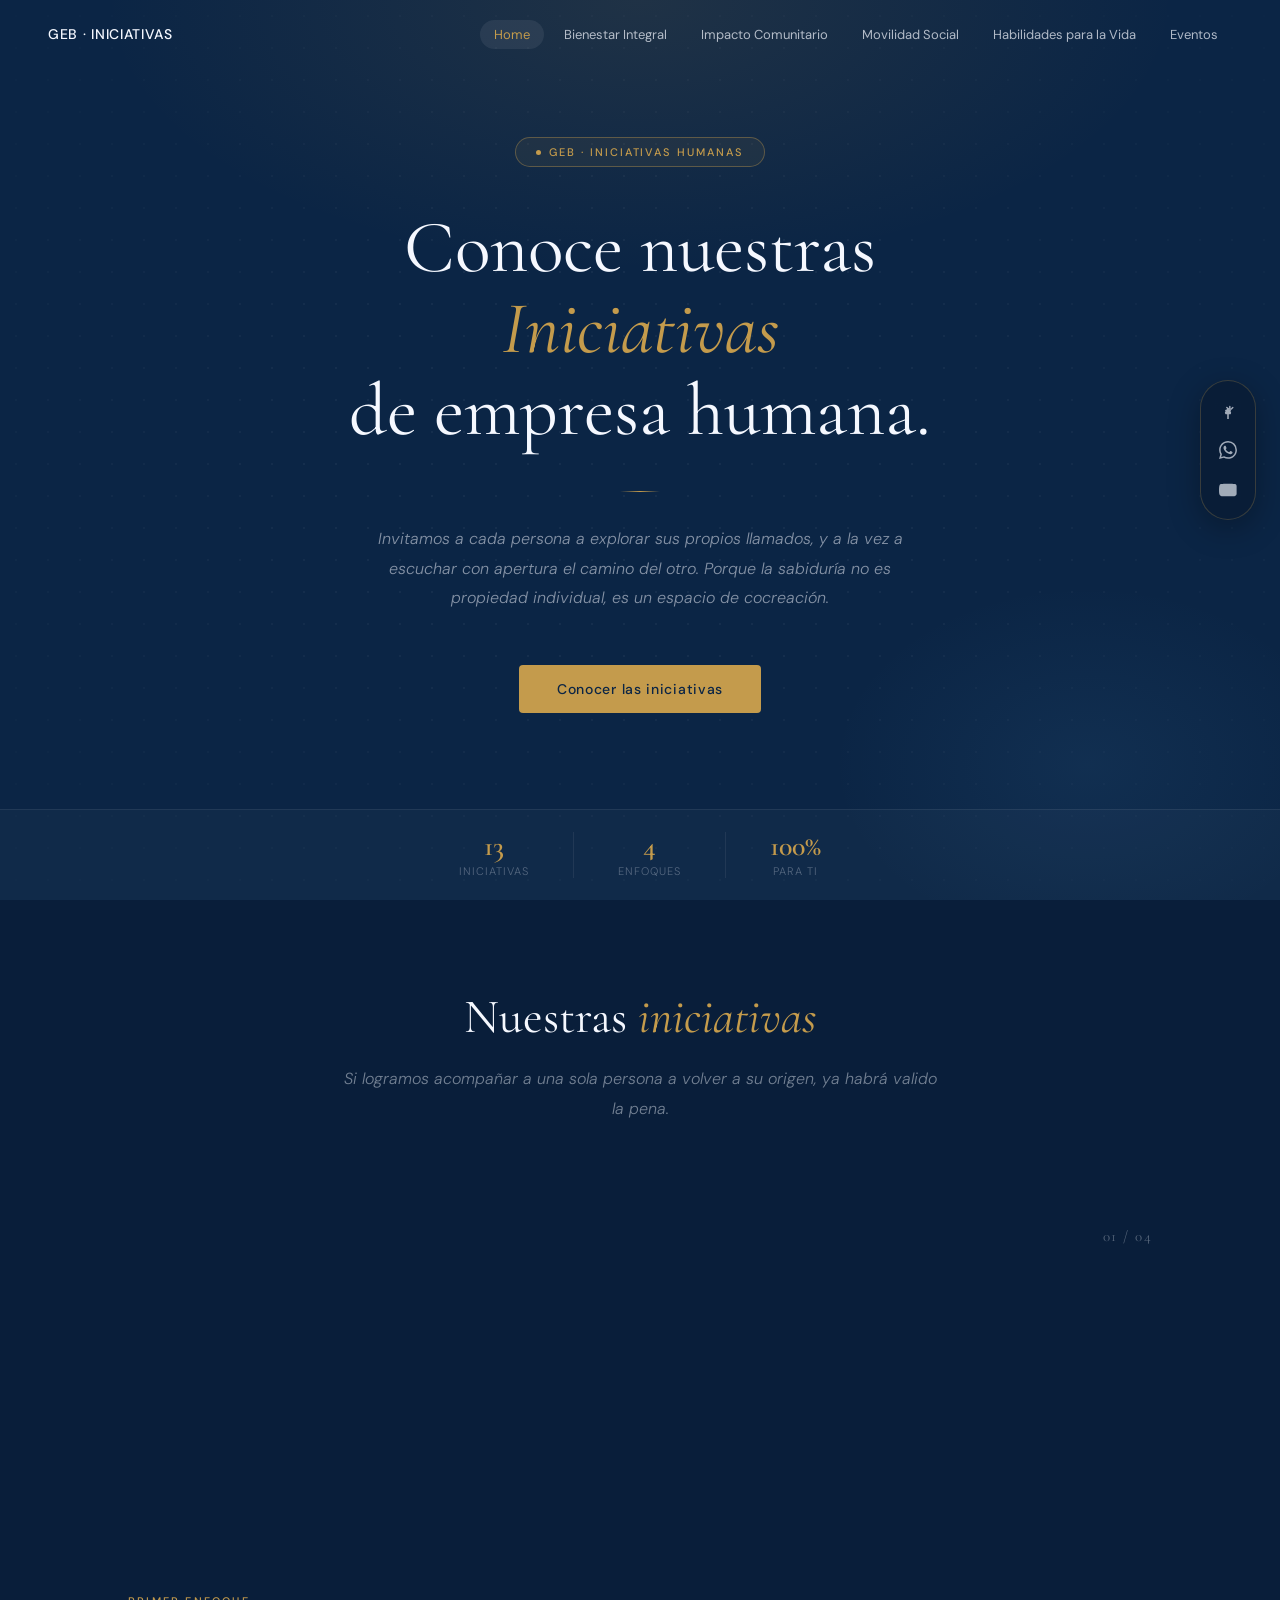
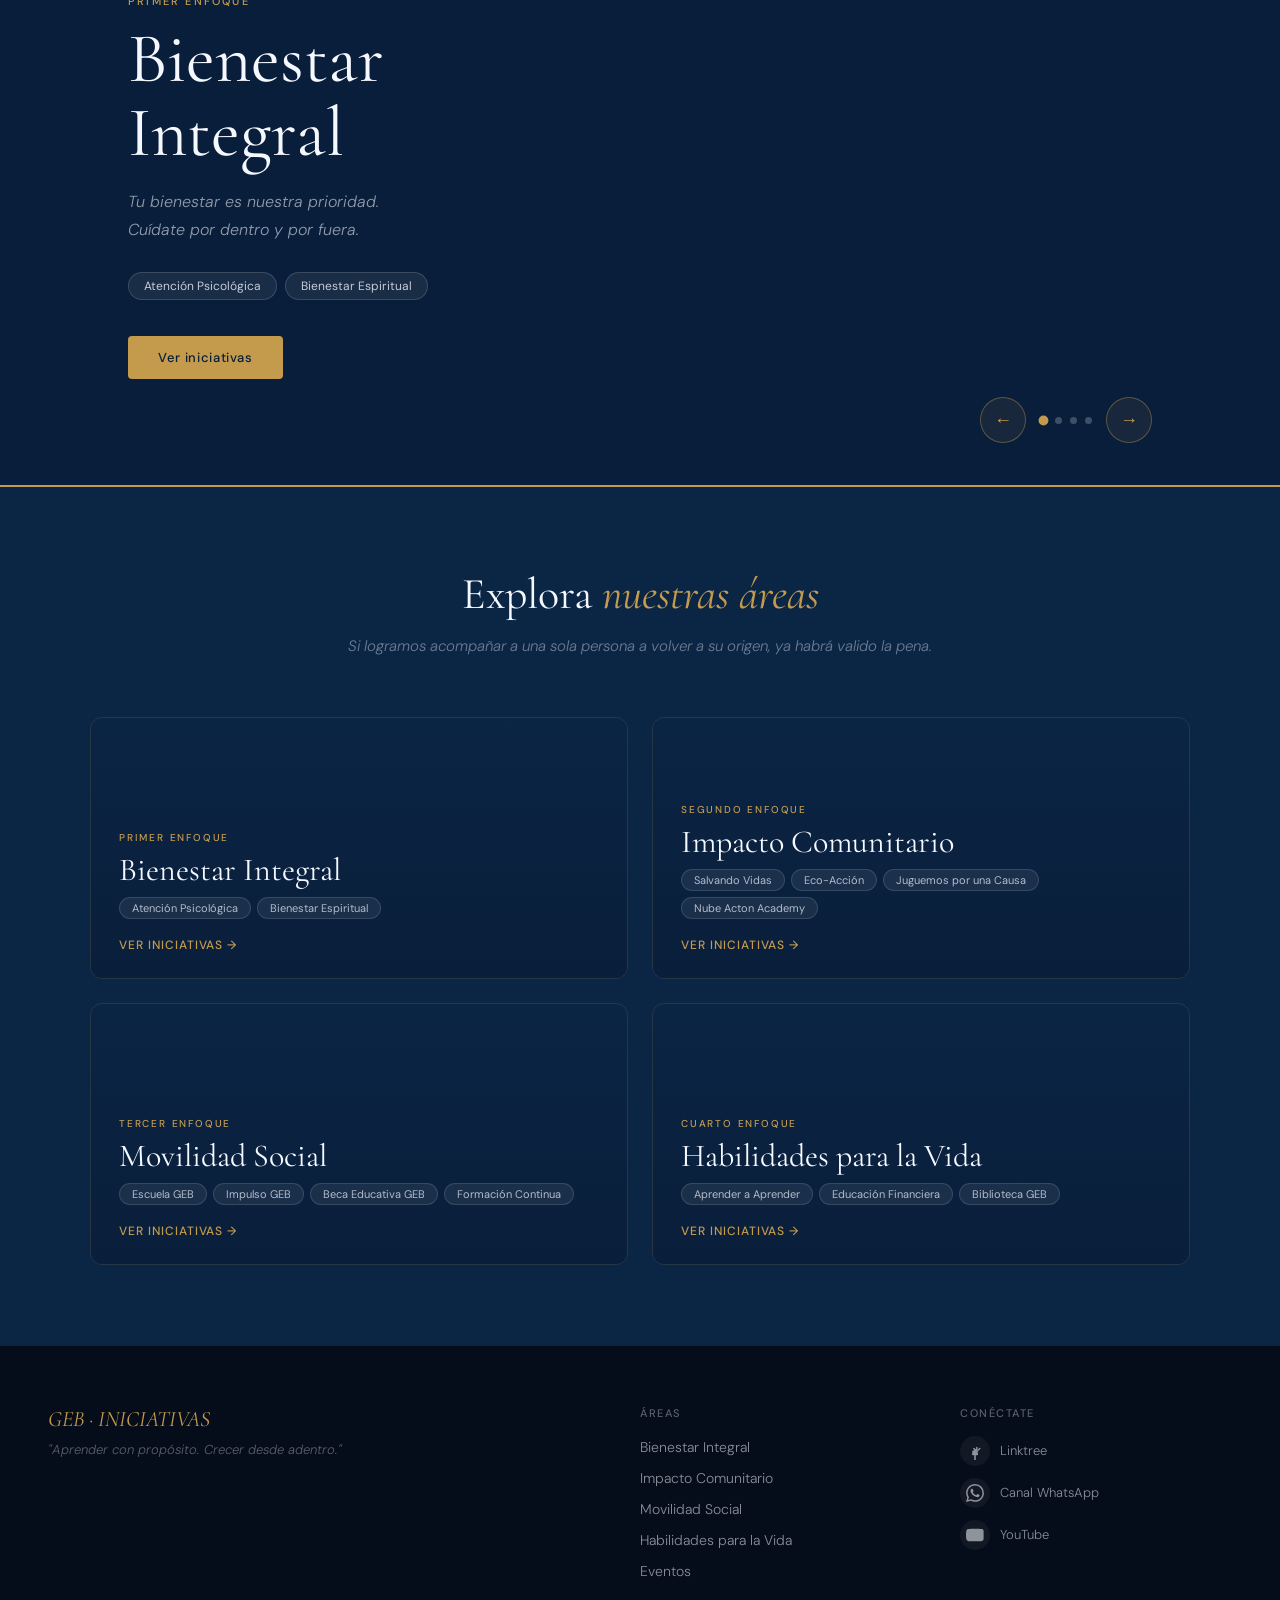
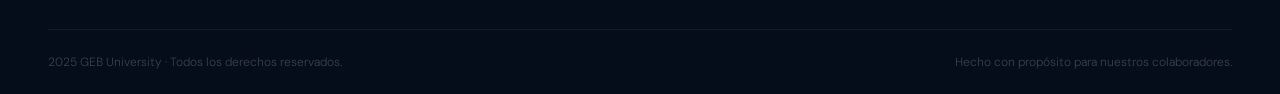
==== commit 2c00b145: "Add Formación Continua section with alliance cards, logos and Movilidad Social card Co-Authored-By: " ====
--- a/index.html
+++ b/index.html
@@ -284,7 +284,7 @@
 @media(max-width:500px){.footer-top{grid-template-columns:1fr}}
 </style>
 </head>
-<body><nav class="navbar" id="navbar"><a href="index.html" class="nav-logo-text">GEB · INICIATIVAS</a><button class="nav-toggle" id="navToggle" aria-label="Abrir menú"><span></span><span></span><span></span></button><ul class="nav-links" id="navLinks"><li><a href="index.html" class="active">Home</a></li><li><a href="bienestar.html">Bienestar Integral</a></li><li><a href="comunidad.html">Impacto Comunitario</a></li><li><a href="movilidad.html">Movilidad Social</a></li><li><a href="habilidades.html">Habilidades para la Vida</a></li><li><a href="eventos.html">Eventos</a></li></ul></nav><section class="hero" id="inicio"><div class="social-side-bar"><a href="https://linktr.ee/gebuniversity" target="_blank" class="side-link" title="Linktree"><svg width="18" height="18" viewBox="0 0 24 24" fill="currentColor"><path d="M7.953 15.066c-.08.163-.08.324-.08.486.08.517.528.897 1.052.897h2.024V24h2.103v-7.551h2.025c.523 0 .971-.38 1.052-.897.08-.163 0-.324-.08-.486l-3.05-5.58a1.008 1.008 0 0 0-1.762-.08zm8.728-3.251l2.347-2.38a.977.977 0 0 0 .08-1.382.985.985 0 0 0-1.375-.08l-2.347 2.38V7.459a.98.98 0 0 0-.972-.98.98.98 0 0 0-.97.98v2.894l-2.348-2.38a.985.985 0 0 0-1.375.08.977.977 0 0 0 .08 1.381l2.347 2.38H9.08a.98.98 0 0 0-.971.98c0 .543.434.98.971.98h2.023v1.866H9.08a.98.98 0 0 0-.971.98c0 .543.434.98.971.98h2.023V24h1.945v-6.38h2.023a.98.98 0 0 0 .971-.98.98.98 0 0 0-.971-.98h-2.023V13.794h2.023a.98.98 0 0 0 .971-.98.98.98 0 0 0-.971-.98h-3.049z"/></svg></a><a href="https://whatsapp.com/channel/0029VbBkSBjISTkDvjKCpf2n" target="_blank" class="side-link" title="Canal WhatsApp"><svg width="18" height="18" viewBox="0 0 24 24" fill="currentColor"><path d="M17.472 14.382c-.297-.149-1.758-.867-2.03-.967-.273-.099-.471-.148-.67.15-.197.297-.767.966-.94 1.164-.173.199-.347.223-.644.075-.297-.15-1.255-.463-2.39-1.475-.883-.788-1.48-1.761-1.653-2.059-.173-.297-.018-.458.13-.606.134-.133.298-.347.446-.52.149-.174.198-.298.298-.497.099-.198.05-.371-.025-.52-.075-.149-.669-1.612-.916-2.207-.242-.579-.487-.5-.669-.51-.173-.008-.371-.01-.57-.01-.198 0-.52.074-.792.372-.272.297-1.04 1.016-1.04 2.479 0 1.462 1.065 2.875 1.213 3.074.149.198 2.096 3.2 5.077 4.487.709.306 1.262.489 1.694.625.712.227 1.36.195 1.871.118.571-.085 1.758-.719 2.006-1.413.248-.694.248-1.289.173-1.413-.074-.124-.272-.198-.57-.347m-5.421 7.403h-.004a9.87 9.87 0 0 1-5.031-1.378l-.361-.214-3.741.982.998-3.648-.235-.374a9.86 9.86 0 0 1-1.51-5.26c.001-5.45 4.436-9.884 9.888-9.884 2.64 0 5.122 1.03 6.988 2.898a9.825 9.825 0 0 1 2.893 6.994c-.003 5.45-4.437 9.884-9.885 9.884m8.413-18.297A11.815 11.815 0 0 0 12.05 0C5.495 0 .16 5.335.157 11.892c0 2.096.547 4.142 1.588 5.945L.057 24l6.305-1.654a11.882 11.882 0 0 0 5.683 1.448h.005c6.554 0 11.89-5.335 11.893-11.893a11.821 11.821 0 0 0-3.48-8.413Z"/></svg></a><a href="https://www.youtube.com/@gebuniversity" target="_blank" class="side-link" title="YouTube"><svg width="18" height="18" viewBox="0 0 24 24" fill="currentColor"><path d="M23.498 6.186a3.016 3.016 0 0 0-2.122-2.136C19.505 3.545 12 3.545 12 3.545s-7.505 0-9.377.505A3.017 3.017 0 0 0 .502 6.186C0 8.07 0 12 0 12s0 3.93.502 5.814a3.016 3.016 0 0 0 2.122 2.136c1.871.505 9.376.505 9.376.505s7.505 0 9.377-.505a3.015 3.015 0 0 0 2.122-2.136C24 15.93 24 12 12s0-3.93-.502-5.814zM9.545 15.568V8.432L15.818 12l-6.273 3.568z"/></svg></a></div><div class="hero-content"><span class="badge"><span class="badge-dot"></span>GEB · Iniciativas Humanas</span><h1 class="headline">Conoce nuestras <em>Iniciativas</em><br>de empresa humana.</h1><div class="divider"></div><p class="description">Invitamos a cada persona a explorar sus propios llamados, y a la vez a escuchar con apertura el camino del otro. Porque la sabiduría no es propiedad individual, es un espacio de cocreación.</p><a href="#carousel" class="cta-primary">Conocer las iniciativas</a></div><div class="stats-bar"><div class="stat"><div class="stat-number">13</div><div class="stat-label">Iniciativas</div></div><div class="stat"><div class="stat-number">4</div><div class="stat-label">Enfoques</div></div><div class="stat"><div class="stat-number">100%</div><div class="stat-label">Para ti</div></div></div></section><div class="areas-intro"><h2>Nuestras <em>iniciativas</em></h2><p>Si logramos acompañar a una sola persona a volver a su origen, ya habrá valido la pena.</p></div><div class="fullscreen-carousel" id="carousel"><div class="slide-counter" id="counter">01 / 04</div><div class="progress-bar" id="progressBar" style="width:0%"></div><div class="slides-wrapper" id="slidesWrapper"><div class="slide is-active"><div class="slide-bg" style="background-image:url('https://images.unsplash.com/photo-1723375386512-2ec2fd44e157?w=1600&amp;q=80');background-position:center 60%;"></div><div class="slide-overlay"></div><div class="slide-content"><span class="slide-area-label">Primer Enfoque</span><h2 class="slide-title">Bienestar<br>Integral</h2><p class="slide-phrase">Tu bienestar es nuestra prioridad.<br>Cuídate por dentro y por fuera.</p><div class="initiatives-list"><span class="init-pill">Atención Psicológica</span><span class="init-pill">Bienestar Espiritual</span></div><a href="bienestar.html" class="slide-btn">Ver iniciativas</a></div></div><div class="slide"><div class="slide-bg" style="background-image:url('https://images.unsplash.com/photo-1582213782179-e0d53f98f2ca?w=1600&amp;q=80');background-position:center;"></div><div class="slide-overlay"></div><div class="slide-content"><span class="slide-area-label">Segundo Enfoque</span><h2 class="slide-title">Impacto<br>Comunitario</h2><p class="slide-phrase">Juntos podemos transformar<br>el mundo que nos rodea.</p><div class="initiatives-list"><span class="init-pill">Salvando Vidas</span><span class="init-pill">Eco-Acción</span><span class="init-pill">Juguemos por una Causa</span><span class="init-pill">Nube Acton Academy</span></div><a href="comunidad.html" class="slide-btn">Ver iniciativas</a></div></div><div class="slide"><div class="slide-bg" style="background-image:url('https://images.unsplash.com/photo-1663535022469-6420fa0815b7?w=1600&amp;q=80');background-position:center;"></div><div class="slide-overlay"></div><div class="slide-content"><span class="slide-area-label">Tercer Enfoque</span><h2 class="slide-title">Movilidad<br>Social</h2><p class="slide-phrase">Tu crecimiento es el nuestro.<br>Aquí hay un camino para ti.</p><div class="initiatives-list"><span class="init-pill">Escuela GEB</span><span class="init-pill">Impulso GEB</span><span class="init-pill">Beca Educativa GEB</span></div><a href="movilidad.html" class="slide-btn">Ver iniciativas</a></div></div><div class="slide"><div class="slide-bg" style="background-image:url('https://images.unsplash.com/photo-1434030216411-0b793f4b4173?w=1600&amp;q=80');background-position:center;"></div><div class="slide-overlay"></div><div class="slide-content"><span class="slide-area-label">Cuarto Enfoque</span><h2 class="slide-title">Habilidades<br>para la Vida</h2><p class="slide-phrase">El conocimiento que adquieres hoy<br>transforma tu mañana.</p><div class="initiatives-list"><span class="init-pill">Aprender a Aprender</span><span class="init-pill">Educación Financiera</span><span class="init-pill">Biblioteca GEB</span></div><a href="habilidades.html" class="slide-btn">Ver iniciativas</a></div></div></div><div class="carousel-nav"><button class="nav-arrow" id="prevBtn">&#8592;</button><div class="nav-dots" id="navDots"></div><button class="nav-arrow" id="nextBtn">&#8594;</button></div></div><section class="home-areas"><div class="home-areas-header"><h2>Explora <em>nuestras áreas</em></h2><p>Si logramos acompañar a una sola persona a volver a su origen, ya habrá valido la pena.</p></div><div class="areas-grid"><a href="bienestar.html" class="area-card"><div class="area-card-img" style="background-image:url('https://images.unsplash.com/photo-1723375386512-2ec2fd44e157?w=1600&amp;q=80');background-position:center 60%;"></div><div class="area-card-overlay"></div><div class="area-card-content"><span class="area-card-label">Primer Enfoque</span><h3 class="area-card-title">Bienestar Integral</h3><div class="area-card-pills"><span class="area-card-pill">Atención Psicológica</span><span class="area-card-pill">Bienestar Espiritual</span></div><span class="area-card-arrow">Ver iniciativas →</span></div></a><a href="comunidad.html" class="area-card"><div class="area-card-img" style="background-image:url('https://images.unsplash.com/photo-1582213782179-e0d53f98f2ca?w=1600&amp;q=80');background-position:center;"></div><div class="area-card-overlay"></div><div class="area-card-content"><span class="area-card-label">Segundo Enfoque</span><h3 class="area-card-title">Impacto Comunitario</h3><div class="area-card-pills"><span class="area-card-pill">Salvando Vidas</span><span class="area-card-pill">Eco-Acción</span><span class="area-card-pill">Juguemos por una Causa</span><span class="area-card-pill">Nube Acton Academy</span></div><span class="area-card-arrow">Ver iniciativas →</span></div></a><a href="movilidad.html" class="area-card"><div class="area-card-img" style="background-image:url('https://images.unsplash.com/photo-1663535022469-6420fa0815b7?w=1600&amp;q=80');background-position:center;"></div><div class="area-card-overlay"></div><div class="area-card-content"><span class="area-card-label">Tercer Enfoque</span><h3 class="area-card-title">Movilidad Social</h3><div class="area-card-pills"><span class="area-card-pill">Escuela GEB</span><span class="area-card-pill">Impulso GEB</span><span class="area-card-pill">Beca Educativa GEB</span></div><span class="area-card-arrow">Ver iniciativas →</span></div></a><a href="habilidades.html" class="area-card"><div class="area-card-img" style="background-image:url('https://images.unsplash.com/photo-1434030216411-0b793f4b4173?w=1600&amp;q=80');background-position:center;"></div><div class="area-card-overlay"></div><div class="area-card-content"><span class="area-card-label">Cuarto Enfoque</span><h3 class="area-card-title">Habilidades para la Vida</h3><div class="area-card-pills"><span class="area-card-pill">Aprender a Aprender</span><span class="area-card-pill">Educación Financiera</span><span class="area-card-pill">Biblioteca GEB</span></div><span class="area-card-arrow">Ver iniciativas →</span></div></a></div></section><footer class="footer"><div class="footer-top"><div class="footer-brand"><div class="footer-logo-text">GEB · INICIATIVAS</div><p class="footer-tagline">"Aprender con propósito. Crecer desde adentro."</p></div><div class="footer-nav"><h4>Áreas</h4><ul><li><a href="bienestar.html">Bienestar Integral</a></li><li><a href="comunidad.html">Impacto Comunitario</a></li><li><a href="movilidad.html">Movilidad Social</a></li><li><a href="habilidades.html">Habilidades para la Vida</a></li><li><a href="eventos.html">Eventos</a></li></ul></div><div class="footer-social"><h4>Conéctate</h4><div class="social-links"><a href="https://linktr.ee/gebuniversity" target="_blank" class="social-link"><span class="social-icon"><svg width="18" height="18" viewBox="0 0 24 24" fill="currentColor"><path d="M7.953 15.066c-.08.163-.08.324-.08.486.08.517.528.897 1.052.897h2.024V24h2.103v-7.551h2.025c.523 0 .971-.38 1.052-.897.08-.163 0-.324-.08-.486l-3.05-5.58a1.008 1.008 0 0 0-1.762-.08zm8.728-3.251l2.347-2.38a.977.977 0 0 0 .08-1.382.985.985 0 0 0-1.375-.08l-2.347 2.38V7.459a.98.98 0 0 0-.972-.98.98.98 0 0 0-.97.98v2.894l-2.348-2.38a.985.985 0 0 0-1.375.08.977.977 0 0 0 .08 1.381l2.347 2.38H9.08a.98.98 0 0 0-.971.98c0 .543.434.98.971.98h2.023v1.866H9.08a.98.98 0 0 0-.971.98c0 .543.434.98.971.98h2.023V24h1.945v-6.38h2.023a.98.98 0 0 0 .971-.98.98.98 0 0 0-.971-.98h-2.023V13.794h2.023a.98.98 0 0 0 .971-.98.98.98 0 0 0-.971-.98h-3.049z"/></svg></span>Linktree</a><a href="https://whatsapp.com/channel/0029VbBkSBjISTkDvjKCpf2n" target="_blank" class="social-link"><span class="social-icon"><svg width="18" height="18" viewBox="0 0 24 24" fill="currentColor"><path d="M17.472 14.382c-.297-.149-1.758-.867-2.03-.967-.273-.099-.471-.148-.67.15-.197.297-.767.966-.94 1.164-.173.199-.347.223-.644.075-.297-.15-1.255-.463-2.39-1.475-.883-.788-1.48-1.761-1.653-2.059-.173-.297-.018-.458.13-.606.134-.133.298-.347.446-.52.149-.174.198-.298.298-.497.099-.198.05-.371-.025-.52-.075-.149-.669-1.612-.916-2.207-.242-.579-.487-.5-.669-.51-.173-.008-.371-.01-.57-.01-.198 0-.52.074-.792.372-.272.297-1.04 1.016-1.04 2.479 0 1.462 1.065 2.875 1.213 3.074.149.198 2.096 3.2 5.077 4.487.709.306 1.262.489 1.694.625.712.227 1.36.195 1.871.118.571-.085 1.758-.719 2.006-1.413.248-.694.248-1.289.173-1.413-.074-.124-.272-.198-.57-.347m-5.421 7.403h-.004a9.87 9.87 0 0 1-5.031-1.378l-.361-.214-3.741.982.998-3.648-.235-.374a9.86 9.86 0 0 1-1.51-5.26c.001-5.45 4.436-9.884 9.888-9.884 2.64 0 5.122 1.03 6.988 2.898a9.825 9.825 0 0 1 2.893 6.994c-.003 5.45-4.437 9.884-9.885 9.884m8.413-18.297A11.815 11.815 0 0 0 12.05 0C5.495 0 .16 5.335.157 11.892c0 2.096.547 4.142 1.588 5.945L.057 24l6.305-1.654a11.882 11.882 0 0 0 5.683 1.448h.005c6.554 0 11.89-5.335 11.893-11.893a11.821 11.821 0 0 0-3.48-8.413Z"/></svg></span>Canal WhatsApp</a><a href="https://www.youtube.com/@gebuniversity" target="_blank" class="social-link"><span class="social-icon"><svg width="18" height="18" viewBox="0 0 24 24" fill="currentColor"><path d="M23.498 6.186a3.016 3.016 0 0 0-2.122-2.136C19.505 3.545 12 3.545 12 3.545s-7.505 0-9.377.505A3.017 3.017 0 0 0 .502 6.186C0 8.07 0 12 0 12s0 3.93.502 5.814a3.016 3.016 0 0 0 2.122 2.136c1.871.505 9.376.505 9.376.505s7.505 0 9.377-.505a3.015 3.015 0 0 0 2.122-2.136C24 15.93 24 12 12s0-3.93-.502-5.814zM9.545 15.568V8.432L15.818 12l-6.273 3.568z"/></svg></span>YouTube</a></div></div></div><div class="footer-bottom"><p class="footer-copy">2025 GEB University · Todos los derechos reservados.</p><p class="footer-copy">Hecho con propósito para nuestros colaboradores.</p></div></footer><script>// ── NAVBAR ──────────────────────────────────────────────────
+<body><nav class="navbar" id="navbar"><a href="index.html" class="nav-logo-text">GEB · INICIATIVAS</a><button class="nav-toggle" id="navToggle" aria-label="Abrir menú"><span></span><span></span><span></span></button><ul class="nav-links" id="navLinks"><li><a href="index.html" class="active">Home</a></li><li><a href="bienestar.html">Bienestar Integral</a></li><li><a href="comunidad.html">Impacto Comunitario</a></li><li><a href="movilidad.html">Movilidad Social</a></li><li><a href="habilidades.html">Habilidades para la Vida</a></li><li><a href="eventos.html">Eventos</a></li></ul></nav><section class="hero" id="inicio"><div class="social-side-bar"><a href="https://linktr.ee/gebuniversity" target="_blank" class="side-link" title="Linktree"><svg width="18" height="18" viewBox="0 0 24 24" fill="currentColor"><path d="M7.953 15.066c-.08.163-.08.324-.08.486.08.517.528.897 1.052.897h2.024V24h2.103v-7.551h2.025c.523 0 .971-.38 1.052-.897.08-.163 0-.324-.08-.486l-3.05-5.58a1.008 1.008 0 0 0-1.762-.08zm8.728-3.251l2.347-2.38a.977.977 0 0 0 .08-1.382.985.985 0 0 0-1.375-.08l-2.347 2.38V7.459a.98.98 0 0 0-.972-.98.98.98 0 0 0-.97.98v2.894l-2.348-2.38a.985.985 0 0 0-1.375.08.977.977 0 0 0 .08 1.381l2.347 2.38H9.08a.98.98 0 0 0-.971.98c0 .543.434.98.971.98h2.023v1.866H9.08a.98.98 0 0 0-.971.98c0 .543.434.98.971.98h2.023V24h1.945v-6.38h2.023a.98.98 0 0 0 .971-.98.98.98 0 0 0-.971-.98h-2.023V13.794h2.023a.98.98 0 0 0 .971-.98.98.98 0 0 0-.971-.98h-3.049z"/></svg></a><a href="https://whatsapp.com/channel/0029VbBkSBjISTkDvjKCpf2n" target="_blank" class="side-link" title="Canal WhatsApp"><svg width="18" height="18" viewBox="0 0 24 24" fill="currentColor"><path d="M17.472 14.382c-.297-.149-1.758-.867-2.03-.967-.273-.099-.471-.148-.67.15-.197.297-.767.966-.94 1.164-.173.199-.347.223-.644.075-.297-.15-1.255-.463-2.39-1.475-.883-.788-1.48-1.761-1.653-2.059-.173-.297-.018-.458.13-.606.134-.133.298-.347.446-.52.149-.174.198-.298.298-.497.099-.198.05-.371-.025-.52-.075-.149-.669-1.612-.916-2.207-.242-.579-.487-.5-.669-.51-.173-.008-.371-.01-.57-.01-.198 0-.52.074-.792.372-.272.297-1.04 1.016-1.04 2.479 0 1.462 1.065 2.875 1.213 3.074.149.198 2.096 3.2 5.077 4.487.709.306 1.262.489 1.694.625.712.227 1.36.195 1.871.118.571-.085 1.758-.719 2.006-1.413.248-.694.248-1.289.173-1.413-.074-.124-.272-.198-.57-.347m-5.421 7.403h-.004a9.87 9.87 0 0 1-5.031-1.378l-.361-.214-3.741.982.998-3.648-.235-.374a9.86 9.86 0 0 1-1.51-5.26c.001-5.45 4.436-9.884 9.888-9.884 2.64 0 5.122 1.03 6.988 2.898a9.825 9.825 0 0 1 2.893 6.994c-.003 5.45-4.437 9.884-9.885 9.884m8.413-18.297A11.815 11.815 0 0 0 12.05 0C5.495 0 .16 5.335.157 11.892c0 2.096.547 4.142 1.588 5.945L.057 24l6.305-1.654a11.882 11.882 0 0 0 5.683 1.448h.005c6.554 0 11.89-5.335 11.893-11.893a11.821 11.821 0 0 0-3.48-8.413Z"/></svg></a><a href="https://www.youtube.com/@gebuniversity" target="_blank" class="side-link" title="YouTube"><svg width="18" height="18" viewBox="0 0 24 24" fill="currentColor"><path d="M23.498 6.186a3.016 3.016 0 0 0-2.122-2.136C19.505 3.545 12 3.545 12 3.545s-7.505 0-9.377.505A3.017 3.017 0 0 0 .502 6.186C0 8.07 0 12 0 12s0 3.93.502 5.814a3.016 3.016 0 0 0 2.122 2.136c1.871.505 9.376.505 9.376.505s7.505 0 9.377-.505a3.015 3.015 0 0 0 2.122-2.136C24 15.93 24 12 12s0-3.93-.502-5.814zM9.545 15.568V8.432L15.818 12l-6.273 3.568z"/></svg></a></div><div class="hero-content"><span class="badge"><span class="badge-dot"></span>GEB · Iniciativas Humanas</span><h1 class="headline">Conoce nuestras <em>Iniciativas</em><br>de empresa humana.</h1><div class="divider"></div><p class="description">Invitamos a cada persona a explorar sus propios llamados, y a la vez a escuchar con apertura el camino del otro. Porque la sabiduría no es propiedad individual, es un espacio de cocreación.</p><a href="#carousel" class="cta-primary">Conocer las iniciativas</a></div><div class="stats-bar"><div class="stat"><div class="stat-number">13</div><div class="stat-label">Iniciativas</div></div><div class="stat"><div class="stat-number">4</div><div class="stat-label">Enfoques</div></div><div class="stat"><div class="stat-number">100%</div><div class="stat-label">Para ti</div></div></div></section><div class="areas-intro"><h2>Nuestras <em>iniciativas</em></h2><p>Si logramos acompañar a una sola persona a volver a su origen, ya habrá valido la pena.</p></div><div class="fullscreen-carousel" id="carousel"><div class="slide-counter" id="counter">01 / 04</div><div class="progress-bar" id="progressBar" style="width:0%"></div><div class="slides-wrapper" id="slidesWrapper"><div class="slide is-active"><div class="slide-bg" style="background-image:url('https://images.unsplash.com/photo-1723375386512-2ec2fd44e157?w=1600&amp;q=80');background-position:center 60%;"></div><div class="slide-overlay"></div><div class="slide-content"><span class="slide-area-label">Primer Enfoque</span><h2 class="slide-title">Bienestar<br>Integral</h2><p class="slide-phrase">Tu bienestar es nuestra prioridad.<br>Cuídate por dentro y por fuera.</p><div class="initiatives-list"><span class="init-pill">Atención Psicológica</span><span class="init-pill">Bienestar Espiritual</span></div><a href="bienestar.html" class="slide-btn">Ver iniciativas</a></div></div><div class="slide"><div class="slide-bg" style="background-image:url('https://images.unsplash.com/photo-1582213782179-e0d53f98f2ca?w=1600&amp;q=80');background-position:center;"></div><div class="slide-overlay"></div><div class="slide-content"><span class="slide-area-label">Segundo Enfoque</span><h2 class="slide-title">Impacto<br>Comunitario</h2><p class="slide-phrase">Juntos podemos transformar<br>el mundo que nos rodea.</p><div class="initiatives-list"><span class="init-pill">Salvando Vidas</span><span class="init-pill">Eco-Acción</span><span class="init-pill">Juguemos por una Causa</span><span class="init-pill">Nube Acton Academy</span></div><a href="comunidad.html" class="slide-btn">Ver iniciativas</a></div></div><div class="slide"><div class="slide-bg" style="background-image:url('https://images.unsplash.com/photo-1663535022469-6420fa0815b7?w=1600&amp;q=80');background-position:center;"></div><div class="slide-overlay"></div><div class="slide-content"><span class="slide-area-label">Tercer Enfoque</span><h2 class="slide-title">Movilidad<br>Social</h2><p class="slide-phrase">Tu crecimiento es el nuestro.<br>Aquí hay un camino para ti.</p><div class="initiatives-list"><span class="init-pill">Escuela GEB</span><span class="init-pill">Impulso GEB</span><span class="init-pill">Beca Educativa GEB</span><span class="init-pill">Formación Continua</span></div><a href="movilidad.html" class="slide-btn">Ver iniciativas</a></div></div><div class="slide"><div class="slide-bg" style="background-image:url('https://images.unsplash.com/photo-1434030216411-0b793f4b4173?w=1600&amp;q=80');background-position:center;"></div><div class="slide-overlay"></div><div class="slide-content"><span class="slide-area-label">Cuarto Enfoque</span><h2 class="slide-title">Habilidades<br>para la Vida</h2><p class="slide-phrase">El conocimiento que adquieres hoy<br>transforma tu mañana.</p><div class="initiatives-list"><span class="init-pill">Aprender a Aprender</span><span class="init-pill">Educación Financiera</span><span class="init-pill">Biblioteca GEB</span></div><a href="habilidades.html" class="slide-btn">Ver iniciativas</a></div></div></div><div class="carousel-nav"><button class="nav-arrow" id="prevBtn">&#8592;</button><div class="nav-dots" id="navDots"></div><button class="nav-arrow" id="nextBtn">&#8594;</button></div></div><section class="home-areas"><div class="home-areas-header"><h2>Explora <em>nuestras áreas</em></h2><p>Si logramos acompañar a una sola persona a volver a su origen, ya habrá valido la pena.</p></div><div class="areas-grid"><a href="bienestar.html" class="area-card"><div class="area-card-img" style="background-image:url('https://images.unsplash.com/photo-1723375386512-2ec2fd44e157?w=1600&amp;q=80');background-position:center 60%;"></div><div class="area-card-overlay"></div><div class="area-card-content"><span class="area-card-label">Primer Enfoque</span><h3 class="area-card-title">Bienestar Integral</h3><div class="area-card-pills"><span class="area-card-pill">Atención Psicológica</span><span class="area-card-pill">Bienestar Espiritual</span></div><span class="area-card-arrow">Ver iniciativas →</span></div></a><a href="comunidad.html" class="area-card"><div class="area-card-img" style="background-image:url('https://images.unsplash.com/photo-1582213782179-e0d53f98f2ca?w=1600&amp;q=80');background-position:center;"></div><div class="area-card-overlay"></div><div class="area-card-content"><span class="area-card-label">Segundo Enfoque</span><h3 class="area-card-title">Impacto Comunitario</h3><div class="area-card-pills"><span class="area-card-pill">Salvando Vidas</span><span class="area-card-pill">Eco-Acción</span><span class="area-card-pill">Juguemos por una Causa</span><span class="area-card-pill">Nube Acton Academy</span></div><span class="area-card-arrow">Ver iniciativas →</span></div></a><a href="movilidad.html" class="area-card"><div class="area-card-img" style="background-image:url('https://images.unsplash.com/photo-1663535022469-6420fa0815b7?w=1600&amp;q=80');background-position:center;"></div><div class="area-card-overlay"></div><div class="area-card-content"><span class="area-card-label">Tercer Enfoque</span><h3 class="area-card-title">Movilidad Social</h3><div class="area-card-pills"><span class="area-card-pill">Escuela GEB</span><span class="area-card-pill">Impulso GEB</span><span class="area-card-pill">Beca Educativa GEB</span><span class="area-card-pill">Formación Continua</span></div><span class="area-card-arrow">Ver iniciativas →</span></div></a><a href="habilidades.html" class="area-card"><div class="area-card-img" style="background-image:url('https://images.unsplash.com/photo-1434030216411-0b793f4b4173?w=1600&amp;q=80');background-position:center;"></div><div class="area-card-overlay"></div><div class="area-card-content"><span class="area-card-label">Cuarto Enfoque</span><h3 class="area-card-title">Habilidades para la Vida</h3><div class="area-card-pills"><span class="area-card-pill">Aprender a Aprender</span><span class="area-card-pill">Educación Financiera</span><span class="area-card-pill">Biblioteca GEB</span></div><span class="area-card-arrow">Ver iniciativas →</span></div></a></div></section><footer class="footer"><div class="footer-top"><div class="footer-brand"><div class="footer-logo-text">GEB · INICIATIVAS</div><p class="footer-tagline">"Aprender con propósito. Crecer desde adentro."</p></div><div class="footer-nav"><h4>Áreas</h4><ul><li><a href="bienestar.html">Bienestar Integral</a></li><li><a href="comunidad.html">Impacto Comunitario</a></li><li><a href="movilidad.html">Movilidad Social</a></li><li><a href="habilidades.html">Habilidades para la Vida</a></li><li><a href="eventos.html">Eventos</a></li></ul></div><div class="footer-social"><h4>Conéctate</h4><div class="social-links"><a href="https://linktr.ee/gebuniversity" target="_blank" class="social-link"><span class="social-icon"><svg width="18" height="18" viewBox="0 0 24 24" fill="currentColor"><path d="M7.953 15.066c-.08.163-.08.324-.08.486.08.517.528.897 1.052.897h2.024V24h2.103v-7.551h2.025c.523 0 .971-.38 1.052-.897.08-.163 0-.324-.08-.486l-3.05-5.58a1.008 1.008 0 0 0-1.762-.08zm8.728-3.251l2.347-2.38a.977.977 0 0 0 .08-1.382.985.985 0 0 0-1.375-.08l-2.347 2.38V7.459a.98.98 0 0 0-.972-.98.98.98 0 0 0-.97.98v2.894l-2.348-2.38a.985.985 0 0 0-1.375.08.977.977 0 0 0 .08 1.381l2.347 2.38H9.08a.98.98 0 0 0-.971.98c0 .543.434.98.971.98h2.023v1.866H9.08a.98.98 0 0 0-.971.98c0 .543.434.98.971.98h2.023V24h1.945v-6.38h2.023a.98.98 0 0 0 .971-.98.98.98 0 0 0-.971-.98h-2.023V13.794h2.023a.98.98 0 0 0 .971-.98.98.98 0 0 0-.971-.98h-3.049z"/></svg></span>Linktree</a><a href="https://whatsapp.com/channel/0029VbBkSBjISTkDvjKCpf2n" target="_blank" class="social-link"><span class="social-icon"><svg width="18" height="18" viewBox="0 0 24 24" fill="currentColor"><path d="M17.472 14.382c-.297-.149-1.758-.867-2.03-.967-.273-.099-.471-.148-.67.15-.197.297-.767.966-.94 1.164-.173.199-.347.223-.644.075-.297-.15-1.255-.463-2.39-1.475-.883-.788-1.48-1.761-1.653-2.059-.173-.297-.018-.458.13-.606.134-.133.298-.347.446-.52.149-.174.198-.298.298-.497.099-.198.05-.371-.025-.52-.075-.149-.669-1.612-.916-2.207-.242-.579-.487-.5-.669-.51-.173-.008-.371-.01-.57-.01-.198 0-.52.074-.792.372-.272.297-1.04 1.016-1.04 2.479 0 1.462 1.065 2.875 1.213 3.074.149.198 2.096 3.2 5.077 4.487.709.306 1.262.489 1.694.625.712.227 1.36.195 1.871.118.571-.085 1.758-.719 2.006-1.413.248-.694.248-1.289.173-1.413-.074-.124-.272-.198-.57-.347m-5.421 7.403h-.004a9.87 9.87 0 0 1-5.031-1.378l-.361-.214-3.741.982.998-3.648-.235-.374a9.86 9.86 0 0 1-1.51-5.26c.001-5.45 4.436-9.884 9.888-9.884 2.64 0 5.122 1.03 6.988 2.898a9.825 9.825 0 0 1 2.893 6.994c-.003 5.45-4.437 9.884-9.885 9.884m8.413-18.297A11.815 11.815 0 0 0 12.05 0C5.495 0 .16 5.335.157 11.892c0 2.096.547 4.142 1.588 5.945L.057 24l6.305-1.654a11.882 11.882 0 0 0 5.683 1.448h.005c6.554 0 11.89-5.335 11.893-11.893a11.821 11.821 0 0 0-3.48-8.413Z"/></svg></span>Canal WhatsApp</a><a href="https://www.youtube.com/@gebuniversity" target="_blank" class="social-link"><span class="social-icon"><svg width="18" height="18" viewBox="0 0 24 24" fill="currentColor"><path d="M23.498 6.186a3.016 3.016 0 0 0-2.122-2.136C19.505 3.545 12 3.545 12 3.545s-7.505 0-9.377.505A3.017 3.017 0 0 0 .502 6.186C0 8.07 0 12 0 12s0 3.93.502 5.814a3.016 3.016 0 0 0 2.122 2.136c1.871.505 9.376.505 9.376.505s7.505 0 9.377-.505a3.015 3.015 0 0 0 2.122-2.136C24 15.93 24 12 12s0-3.93-.502-5.814zM9.545 15.568V8.432L15.818 12l-6.273 3.568z"/></svg></span>YouTube</a></div></div></div><div class="footer-bottom"><p class="footer-copy">2025 GEB University · Todos los derechos reservados.</p><p class="footer-copy">Hecho con propósito para nuestros colaboradores.</p></div></footer><script>// ── NAVBAR ──────────────────────────────────────────────────
 const navbar = document.getElementById("navbar");
 const navToggle = document.getElementById("navToggle");
 const navLinks = document.getElementById("navLinks");
